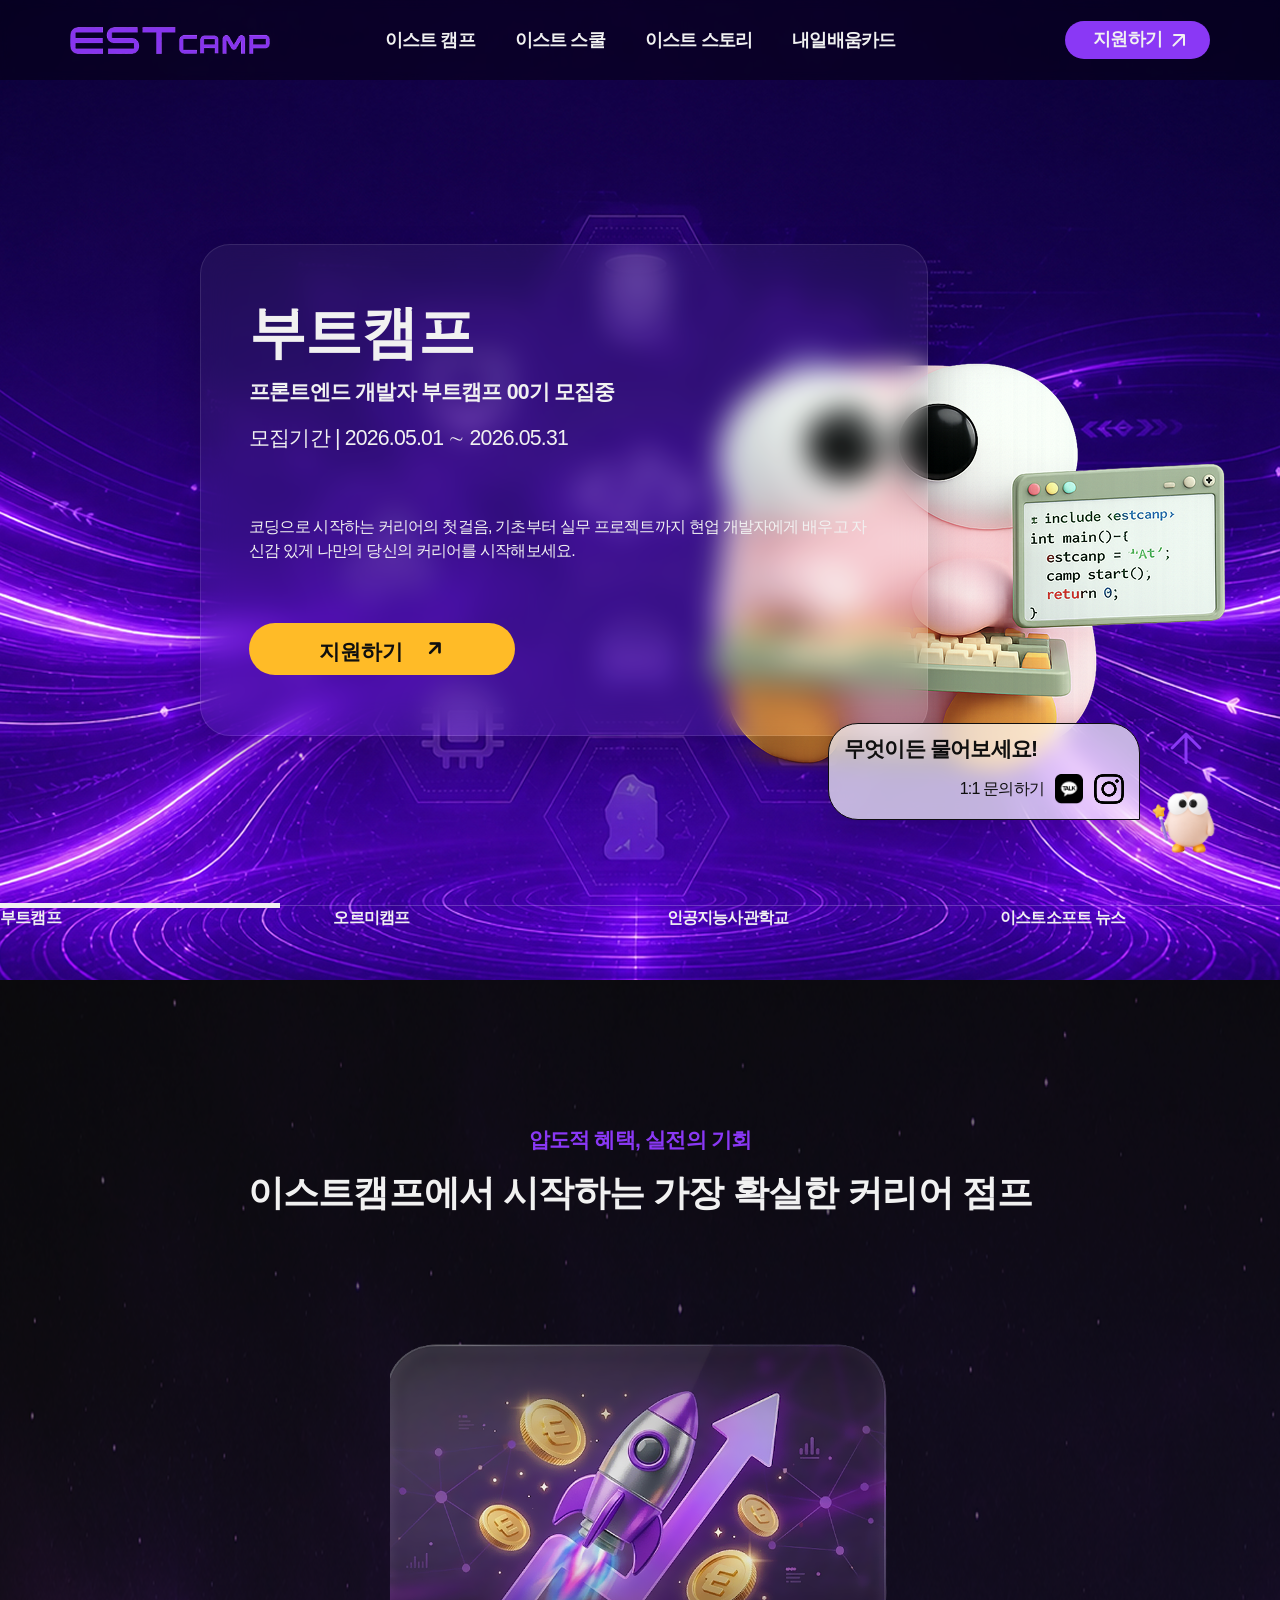
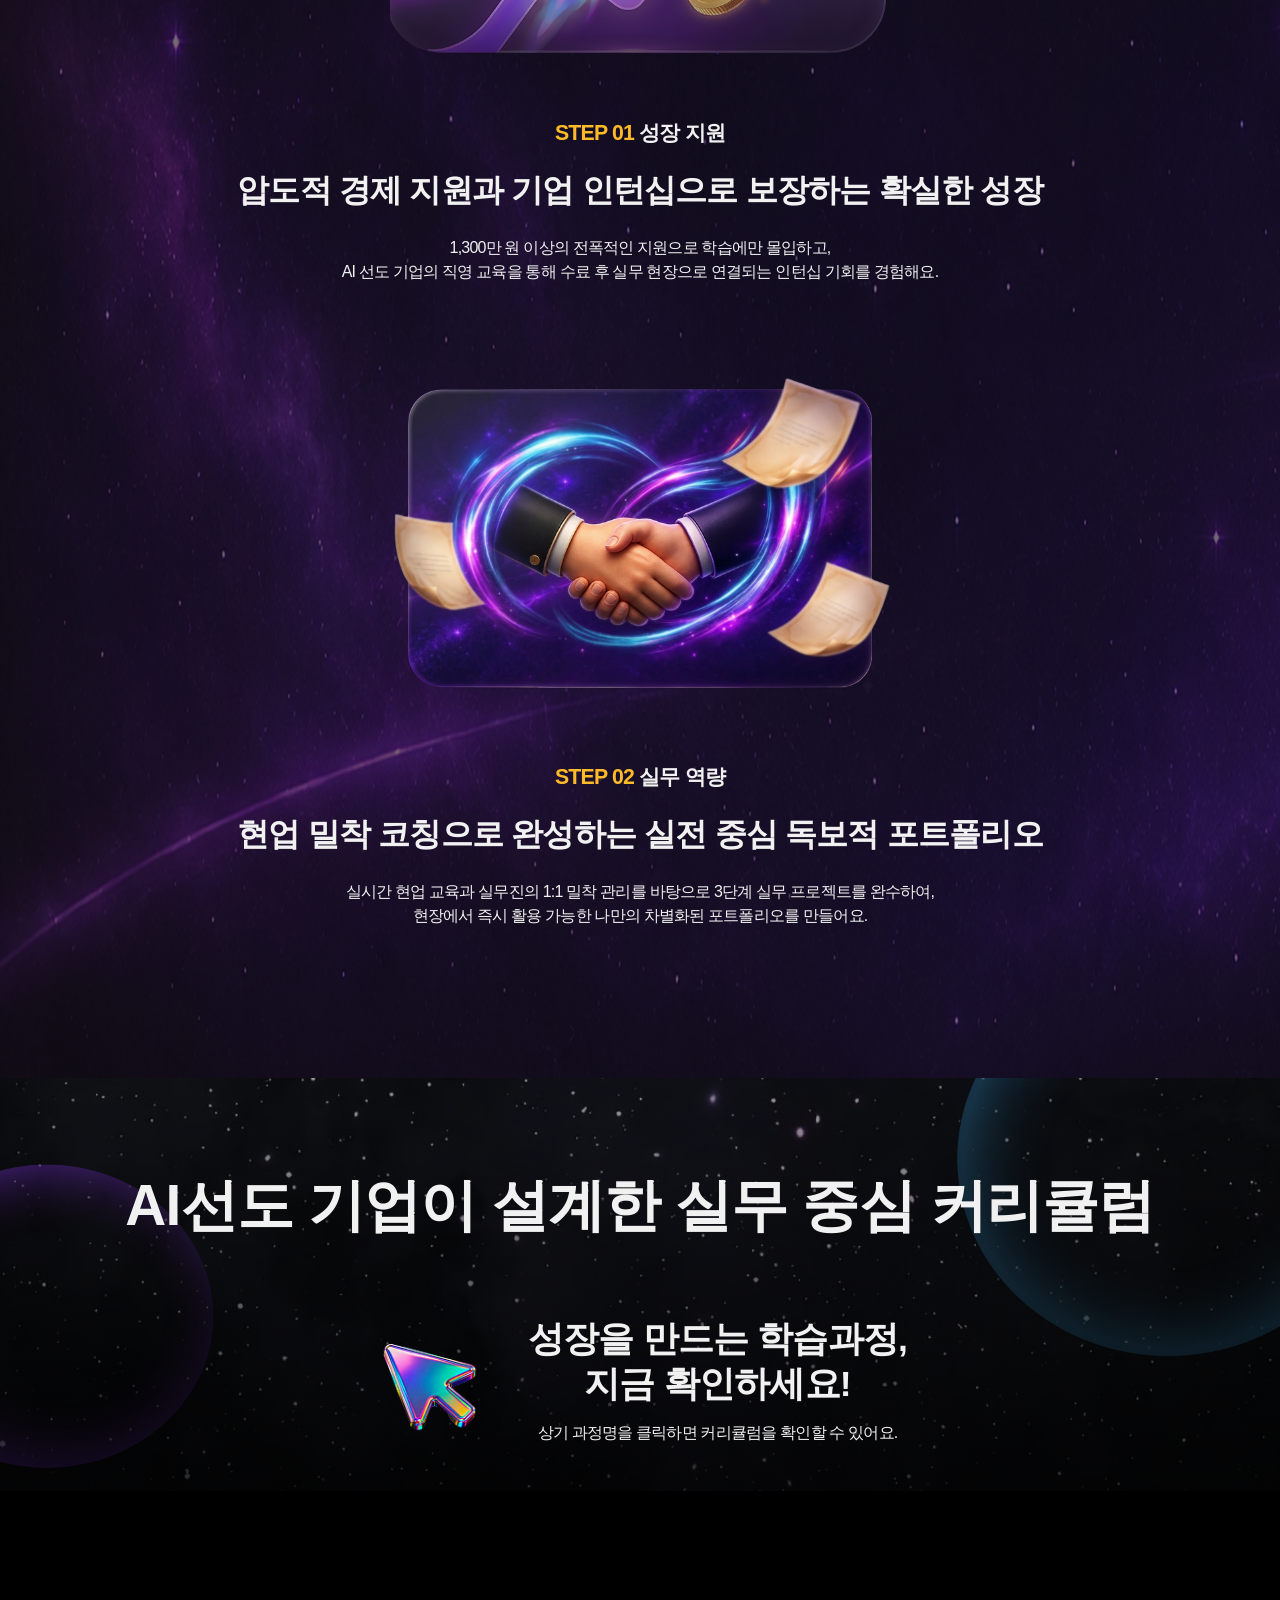
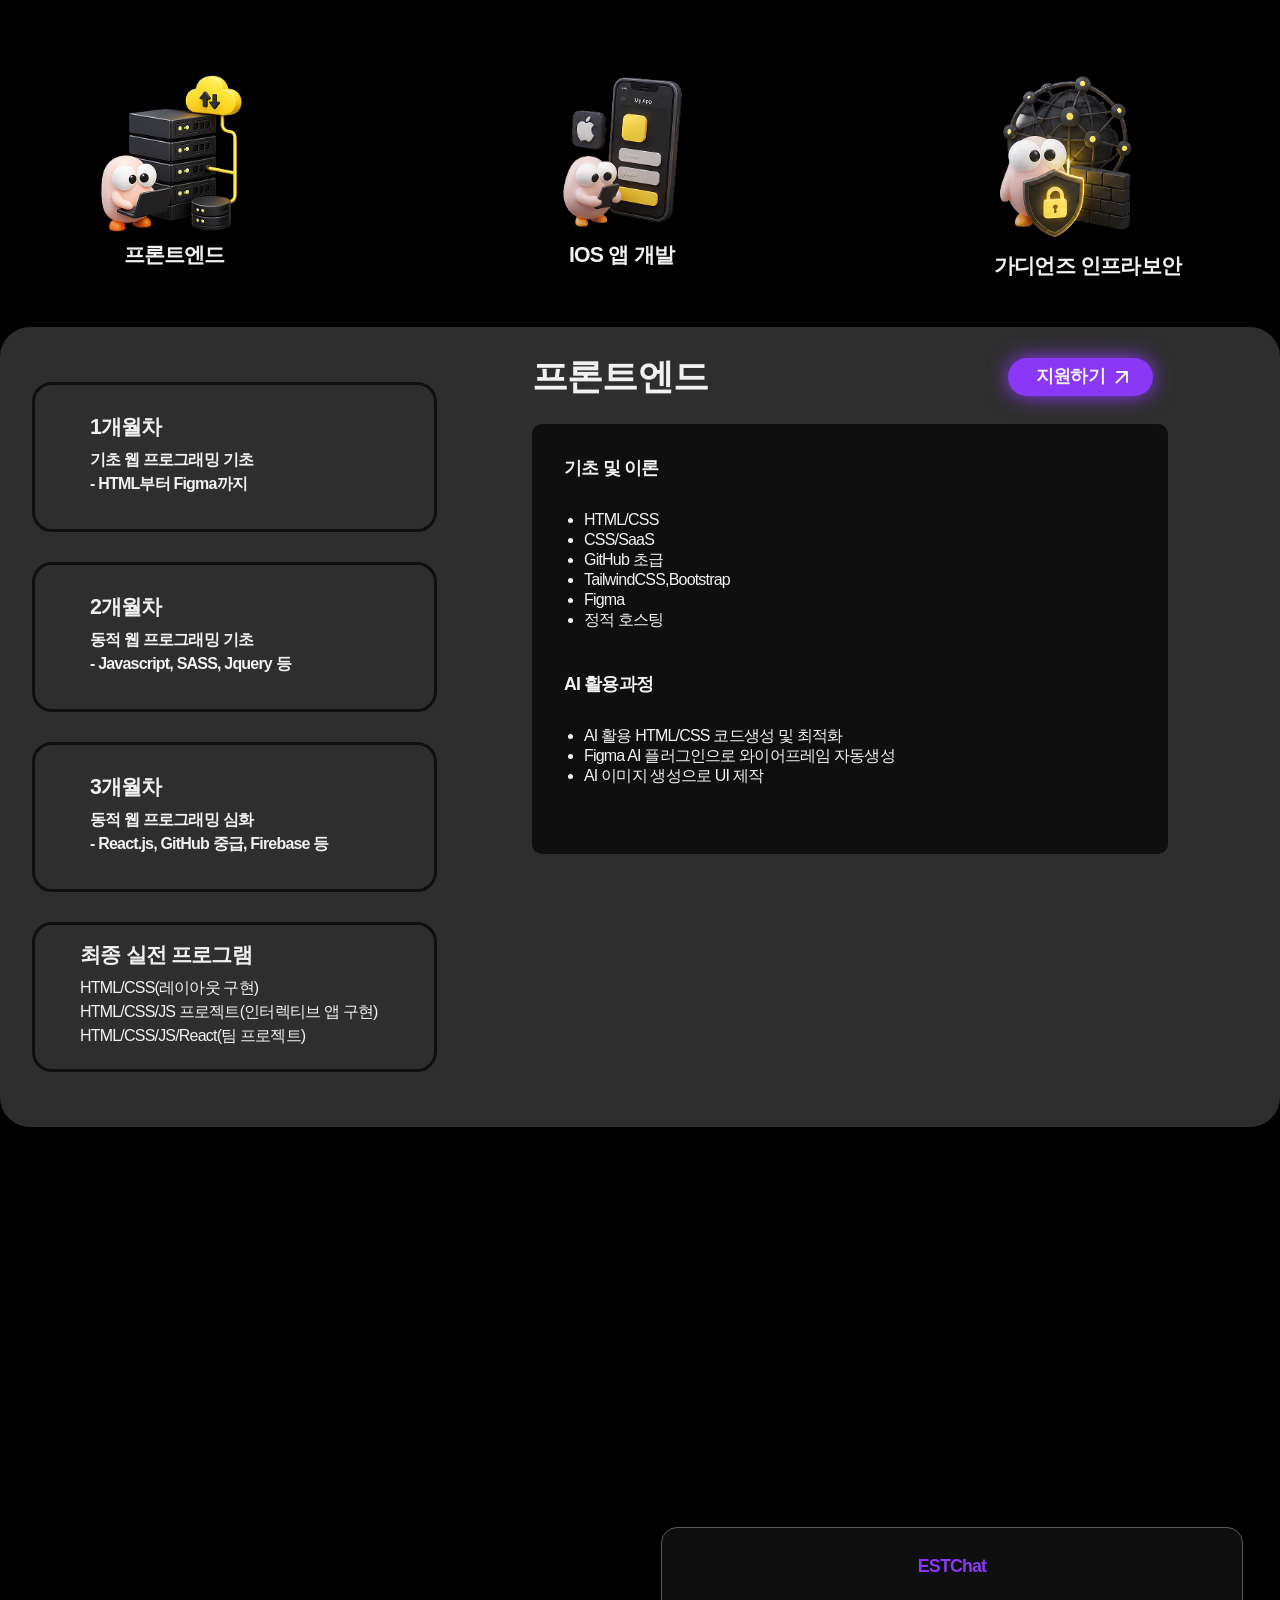
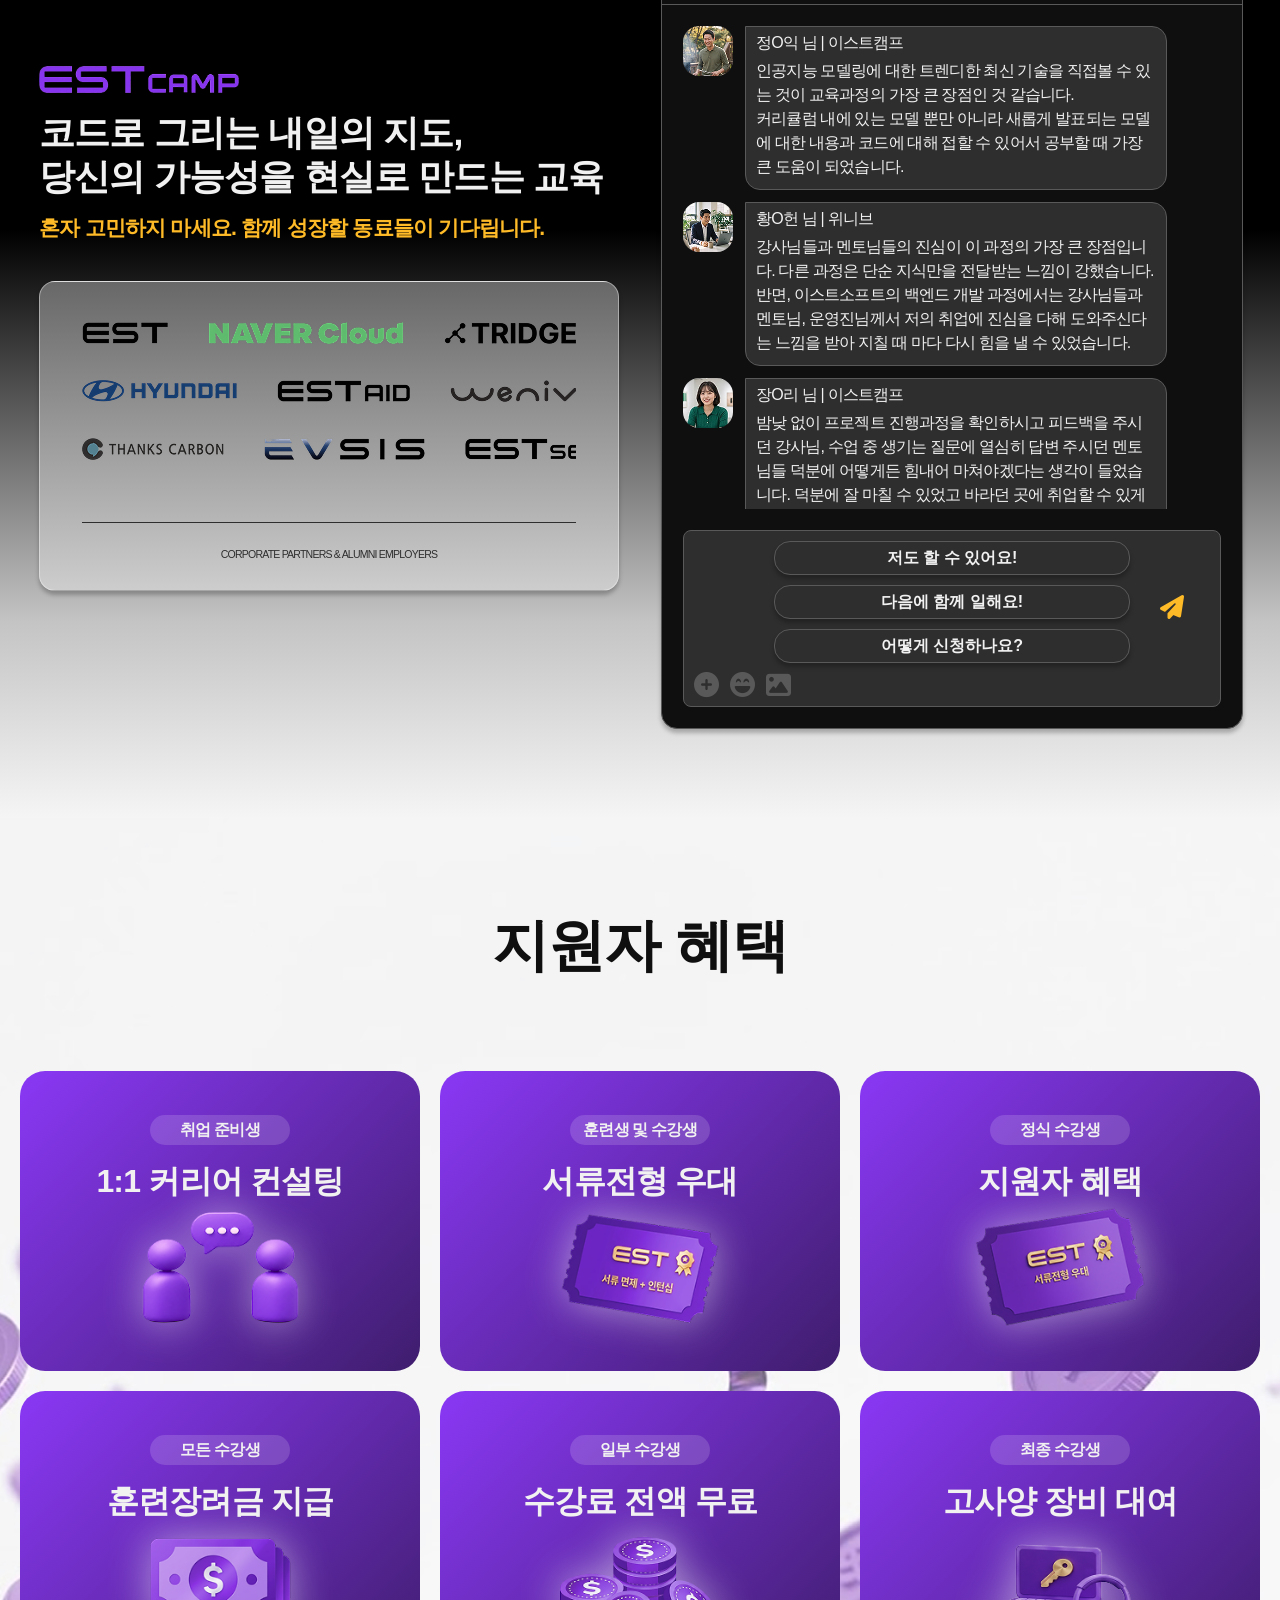
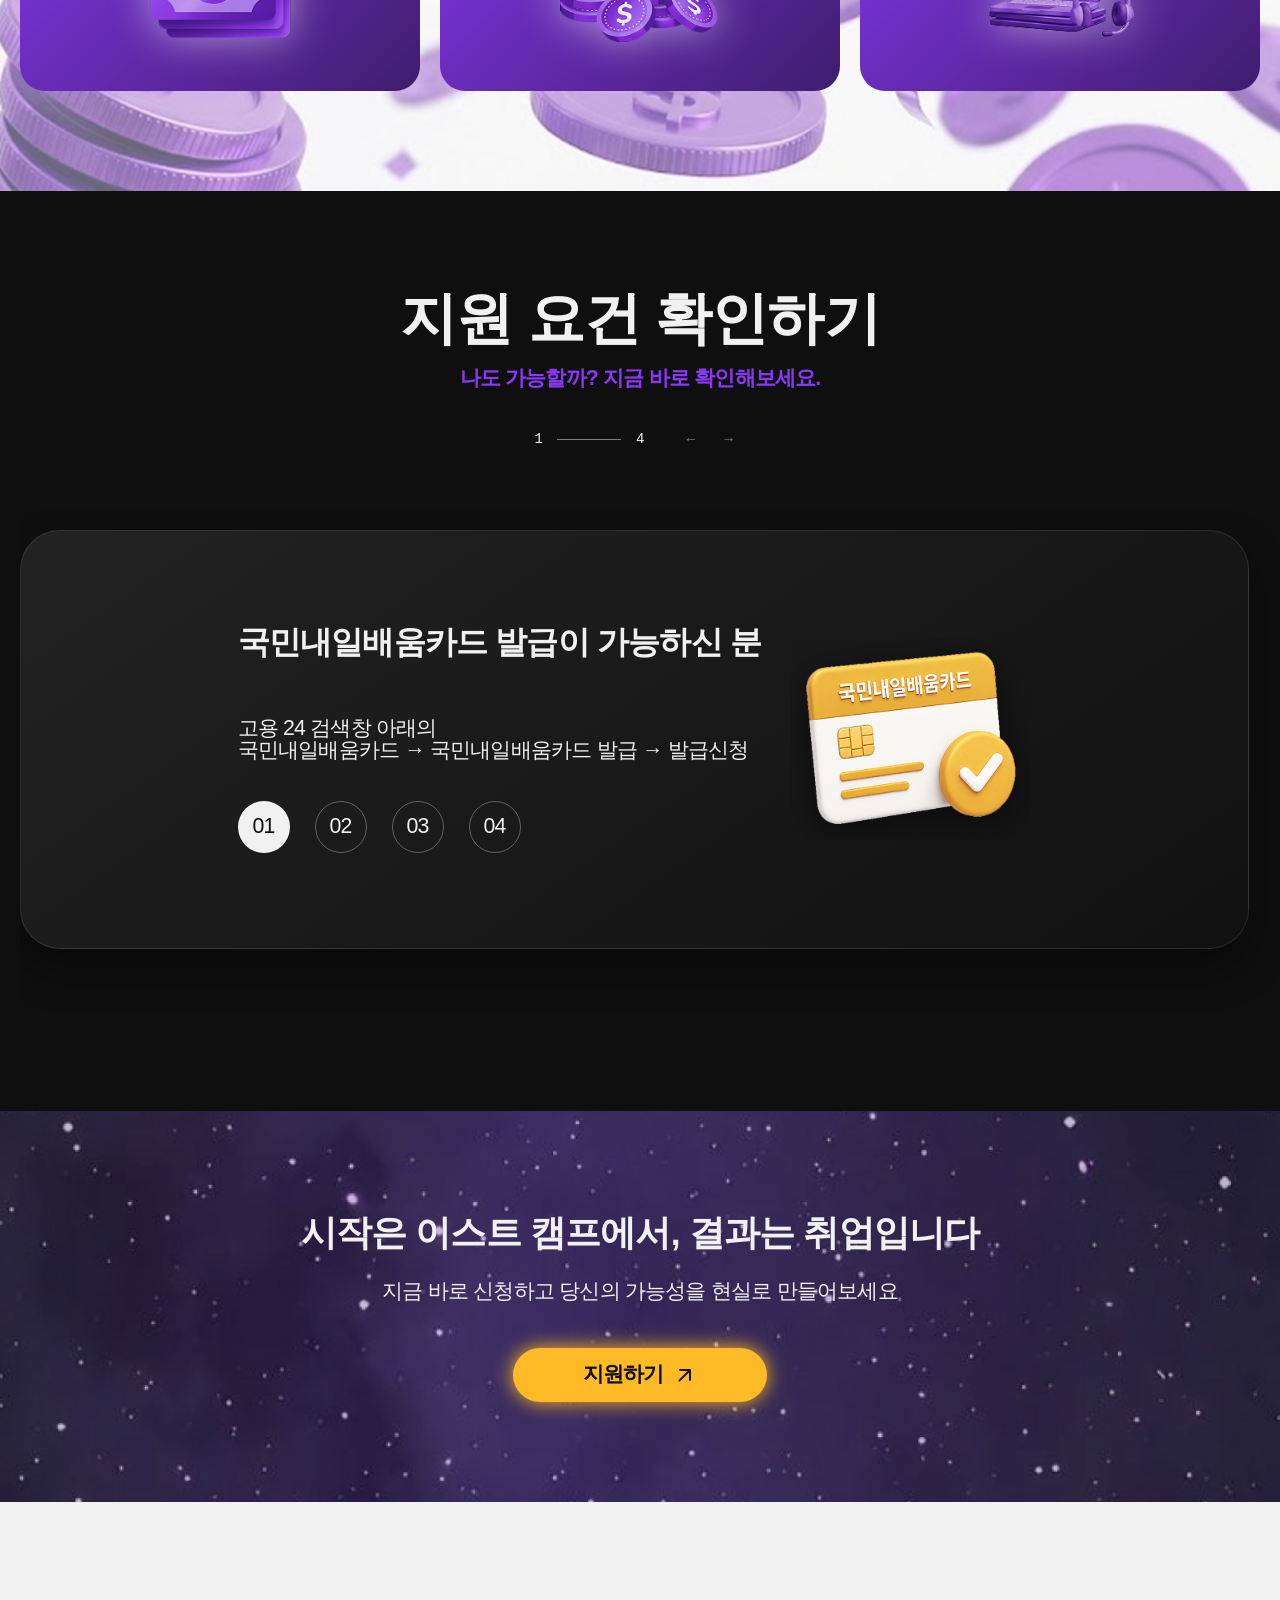
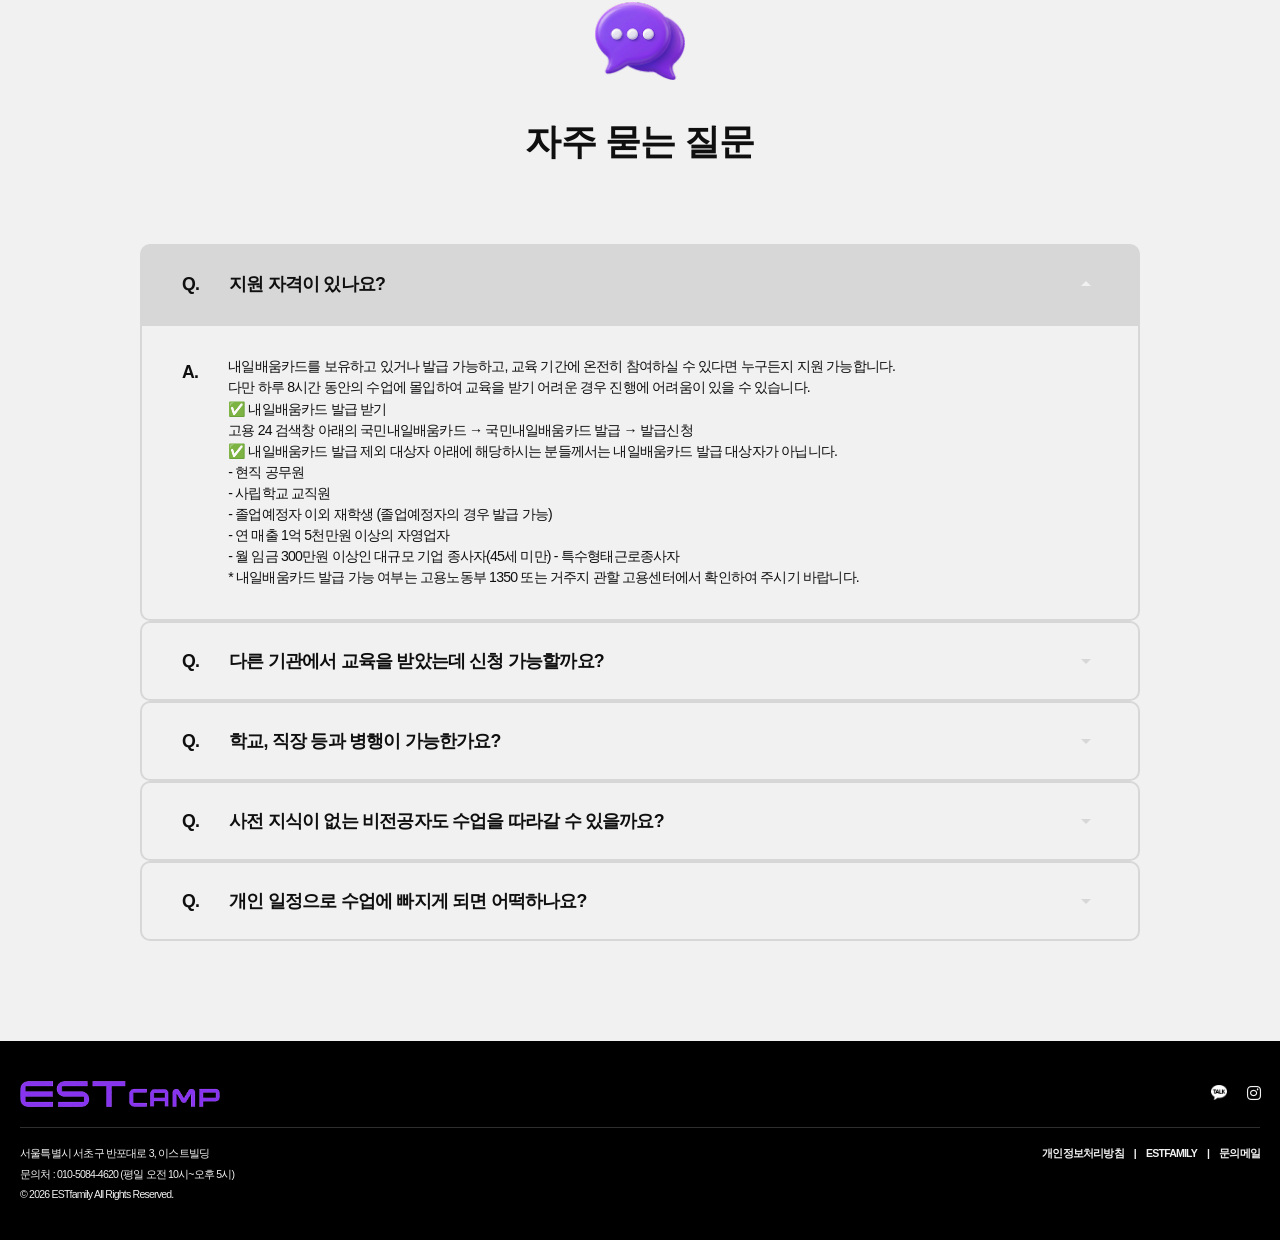
==== index.html @ 14ebb776 "fear: 리드미 링크 수정 및 common.css 추가 적용 -> 히어로섹션, 지원요건섹션 fear: 리드미 링크 수정 및 ㅊcommon.css 추가 적용 -> 히어로섹션, 지원" ====
<!doctype html>
<html lang="ko">
  <head>
    <meta charset="UTF-8">
    <meta name="viewport" content="width=device-width, initial-scale=1.0">
    <title>버그잡이</title>

    <link href="https://fonts.googleapis.com/icon?family=Material+Icons" rel="stylesheet">
    <link href="https://fonts.googleapis.com/icon?family=Material+Icons+Round" rel="stylesheet">
    <link rel="stylesheet" href="css/common.css">
    <link rel="stylesheet" href="css/index.css">
    <link
      rel="stylesheet"
      href="https://cdnjs.cloudflare.com/ajax/libs/font-awesome/6.5.1/css/all.min.css"
   >
    <link
      rel="stylesheet"
      href="https://fonts.googleapis.com/css2?family=Material+Symbols+Rounded:opsz,wght,FILL,GRAD@48,700,1,0"
   >
  </head>
  <body>
    <!-- 헤더 : 문송연 -->
    <header>
      <div class="inner d-flex align-items-center justify-content-between">
        <h1>
          <img src="images/estcamp_logo.png" alt="이스트캠프 기업 로고" width="200" height="27">
        </h1>
        <nav class="menu d-flex align-items-center">
          <ul class="d-flex align-items-center">
            <li>
              <a href="#" class="text-h3">이스트 캠프</a>
              <ul>
                <!-- 호버 시 나오는 서브메뉴 -->
                <li><a href="#" class="text-h3">프론트엔드</a></li>
                <li><a href="#" class="text-h3">IOS 앱 개발</a></li>
                <li><a href="#" class="text-h3">가디언즈 인프라보안</a></li>
                <li><a href="#" class="text-h3">AI 퀸트</a></li>
              </ul>
            </li>

            <li>
              <a href="#" class="text-h3">이스트 스쿨</a>
              <ul>
                <!-- 호버 시 나오는 서브메뉴 -->
                <li><a href="#" class="text-h3">제주 오르미 캠프</a></li>
                <li><a href="#" class="text-h3">인공지능사관학교</a></li>
              </ul>
            </li>

            <li>
              <a href="#" class="text-h3">이스트 스토리</a>
              <ul>
                <!-- 호버 시 나오는 서브메뉴 -->
                <li><a href="#" class="text-h3">수강 후기</a></li>
                <li><a href="#" class="text-h3">취업 후기</a></li>
                <li><a href="#" class="text-h3">뉴스</a></li>
              </ul>
            </li>

            <li>
              <a href="#" class="text-h3">내일배움카드</a>
              <ul>
                <li><a href="#" class="text-h3">신청방법</a></li>
                <li><a href="#" class="text-h3">발급대상자</a></li>
                <li><a href="#" class="text-h3">훈련장려금</a></li>
                <li><a href="#" class="text-h3">카드발급 바로가기 ↗</a></li>
              </ul>
            </li>
          </ul>
        </nav>
        <nav class="menu_m">
          <a href="#" class="btn_cta btn-small"
            >지원하기<span class="material-icons-round">arrow_outward</span></a
          >
          <button class="btn_hamburger"><span class="material-icons-round">menu</span></button>
        </nav>
      </div>
    </header>

    <!-- 메인 -->
    <main>
      <!-- 히어로 : 이채연 -->
      <section id="hero">
        <h2 class="text-header">히어로 페이지</h2>
        <div class="inner hero_slide_container">
          <p class="tablet_hero_text">당신의 가능성을 현실로 만드는 교육</p>
          <ul class="hero_slide d-flex">
            <li class="slide_item d-flex align-items-center item1">
              <div class="h_container">
                <article class="hero_content d-flex flex-column">
                  <h2 class="text-header">부트캠프</h2>
                  <h3 class="text-h2-100">프론트엔드 개발자 부트캠프 00기 모집중</h3>
                  <span class="text-qna">모집기간 &#124; 2026.05.01 &sim; 2026.05.31</span>
                  <p class="text-body">
                    코딩으로 시작하는 커리어의 첫걸음, 기초부터 실무 프로젝트까지 현업 개발자에게
                    배우고 자신감 있게 나만의 당신의 커리어를 시작해보세요.
                  </p>
                  <a href="#"
                    ><span class="material-icons-round btn-big">지원하기 arrow_outward</span></a
                  >
                </article>
              </div>
            </li>
            <li class="slide_item item2">
              <div class="h_container">
                <div class="h_container">
                  <article class="hero_content">
                    <h2 class="text-header">제주 오르미 캠프</h2>
                    <h3 class="text-h2-100">[제주] 프론트엔드 오르미 캠프 00기 모집중</h3>
                    <span class="text-qna">모집기간 &#124; 2026.06.01 &sim; 2026.06.20</span>
                    <p class="text-body">
                      제주의 푸른 자연 속에서 펼쳐지는 압도적 몰입의 시간. 숙소 지원부터 전문가
                      멘토링까지, 오직 성장에만 집중할 수 있는 최고의 환경을 제공합니다.
                    </p>
                    <a href="#"
                      ><span class="material-icons-round btn-big">지원하기 arrow_outward</span></a
                    >
                  </article>
                </div>
              </div>
            </li>
            <li class="slide_item item3">
              <div class="h_container">
                <article class="hero_content">
                  <h2 class="text-header">인공지능사관학교</h2>
                  <h3 class="text-h2-100">인공지능사관학교 프론트엔드 코스 모집중</h3>
                  <span class="text-qna">모집기간 &#124; 2026.05.15 &sim; 2026.06.10</span>
                  <p class="text-body">
                    AI 기술을 이해하고 활용하는 차세대 프론트엔드 개발자로 거듭나세요. 광주에서
                    펼쳐지는 1,000시간의 고밀도 교육 과정입니다.
                  </p>
                  <a href="#"
                    ><span class="material-icons-round btn-big">지원하기 arrow_outward</span></a
                  >
                </article>
              </div>
            </li>
            <li class="slide_item item4">
              <article class="hero_content">
                <h2 class="text-header">이스트 소프트 뉴스</h2>
                <h3 class="text-h2-100">세상을 변화시키는 기술, 이스트소프트 소식</h3>
                <span class="text-qna">Lastest News &#124; 2026.05.03 </span>
                <p class="text-body">
                  AI 기술을 이해하고 활용하는 차세대 프론트엔드 개발자로 거듭나세요. 광주에서
                  펼쳐지는 1,000시간의 고밀도 교육 과정입니다.
                </p>
                <a href="#"
                  ><span class="material-icons-round btn-big">지원하기 arrow_outward</span></a
                >
              </article>
            </li>
          </ul>

          <div class="slider_arrow">
            <button class="btn_prev">이전</button>
            <button class="btn_next">다음</button>
          </div>

          <div class="slider_pagination_container d-flex justify-content-center">
            <ul class="slider_pagination d-flex justify-content-between">
              <li class="text-body-b">부트캠프</li>
              <li class="text-body-b">오르미캠프</li>
              <li class="text-body-b">인공지능사관학교</li>
              <li class="text-body-b">이스트소프트 뉴스</li>
            </ul>
          </div>
        </div>
      </section>

      <aside class="quick_aside">
        <div class="quick_chat_group">
          <div class="chat_bubble">
            <p class="chat_title text-h2-100">무엇이든 물어보세요!</p>

            <div class="chat_links d-flex align-items-center">
              <span class="chat_text">1:1 문의하기</span>

              <a href="#" class="kakao_icon">
                <span class="hidden">카카오톡</span>
              </a>

              <a href="#" class="insta_icon">
                <span class="hidden">인스타그램</span>
              </a>
            </div>
          </div>

          <button type="button" class="btn_chat">
            <span class="hidden">챗봇 상담하기</span>
          </button>

          <a href="#" class="btn_top">
            <span class="material-symbols-rounded">arrow_upward</span>
            <span class="hidden">위로 이동</span>
          </a>
        </div>
      </aside>

      <section id="m_hero">
        <div class="m_inner d-flex justify-content-center align-items-center">
          <div class="mobile_hero_title text-center">
            <h2 class="text-main">당신의 가능성을<br>현실로 만드는 교육</h2>
            <p class="text-sub">현재 이스트캠프는?</p>
          </div>

          <div class="hero_announcement_box text-center">
            <p class="announcement_sub">제주 오르미 캠프 00기 모집중</p>

            <div class="announcement_main_wrapper">
              <h3 class="announcement_active">프론트엔드 부트캠프 00기 모집중</h3>
            </div>

            <p class="announcement_sub">이스트소프트 뉴스</p>
          </div>

          <div class="hero_mobile_btn">
            <a href="#">
              <span class="btn-big"
                >자세히 보기 <span class="material-icons-round">arrow_outward</span></span
              >
            </a>
          </div>
        </div>
      </section>

      <!-- 참여이유 : 문송연 -->
      <section class="join d-flex align-items-center">
        <div class="inner d-flex flex-column align-items-center text-center">
          <!-- 고정멘트-->

          <p class="text-h2-100 join_label">압도적 혜택, 실전의 기회</p>
          <h2 class="text-h1">이스트캠프에서 시작하는 <br>가장 확실한 커리어 점프</h2>

          <!-- step1 -->

          <div class="join_slider_group d-flex justify-content-center flex-column">
            <div class="join_slider_step1">
              <img src="images/section_join_step1.png" alt="step1_성장과 지원을 의미하는 이미지">
              <p class="text-h2-100">
                <span class="step_num">STEP 01</span>
                <span class="step_title"> 성장 지원</span>
              </p>
              <h3 class="text-serve">
                압도적 경제 지원과 기업 인턴십으로 <br>보장하는 확실한 성장
              </h3>
              <p class="text-body">
                1,300만 원 이상의 전폭적인 지원으로 학습에만 몰입하고, <br>AI 선도 기업의 직영
                교육을 통해 수료 후 실무 현장으로 연결되는 인턴십 기회를 경험해요.
              </p>
            </div>

            <!-- step2 -->

            <div class="join_slider_step2">
              <img
                src="images/section_join_step2.png"
                alt="step2_기업연계와 포트폴리오 첨삭을 의미하는 이미지"
             >
              <p class="text-h2-100">
                <span class="step_num">STEP 02</span>
                <span class="step_title">실무 역량</span>
              </p>
              <h3 class="text-serve">
                현업 밀착 코칭으로 완성하는 <br>실전 중심 독보적 포트폴리오
              </h3>
              <p class="text-body">
                실시간 현업 교육과 실무진의 1:1 밀착 관리를 바탕으로 3단계 실무 프로젝트를
                완수하여,<br>
                현장에서 즉시 활용 가능한 나만의 차별화된 포트폴리오를 만들어요.
              </p>
            </div>
          </div>
        </div>
      </section>

      <!-- 커리큘럼 : 문송연 -->
      <section class="curriculum">
        <h2 class="text-header">AI선도 기업이 설계한 <br>실무 중심 커리큘럼</h2>
        <p class="curriculum_mobile_label">
          <span class="label_highlight">100% 온라인</span>
          <span class="label_normal">라이브 강의</span>
        </p>
        <div class="curriculum_hero_guide d-flex justify-content-center align-items-center">
          <img
            src="images/curriculum_mouse_icon.png"
            alt="마우스 아이콘"
            class="curriculum_mouse_icon"
         >
          <div class="hero_guide_text d-flex flex-column align-items-center">
            <h3 class="text-h1">성장을 만드는 학습과정, <br>지금 확인하세요!</h3>
            <p class="text-body">상기 과정명을 클릭하면 커리큘럼을 확인할 수 있어요.</p>
          </div>
        </div>
        <div class="curriculum_badge_group">
          <button type="button" class="badge_btn badge_online active">온라인</button>
          <button type="button" class="badge_btn badge_offline">온/오프라인</button>
        </div>
        <div class="category_group d-flex justify-content-between">
          <input type="radio" name="tab" id="tab1" checked>
          <label for="tab1" class="text-h2-100"
            ><img
              src="images/curriculum_frontend.png"
              alt="프론트엔드 아이콘 이미지"
           >프론트엔드</label
          >
          <input type="radio" name="tab" id="tab2">
          <label for="tab2" class="text-h2-100"
            ><img src="images/curriculum_ios.png" alt="ios 앱 개발 아이콘이미지">IOS 앱
            개발</label
          >
          <input type="radio" name="tab" id="tab3">
          <label for="tab3" class="text-h2-100"
            ><img
              src="images/curriculum_inpra.png"
              alt="가디언즈 인프라보안 아이콘이미지"
           >가디언즈 인프라보안</label
          >
        </div>
        <div class="curriculum_container d-flex pc-only">
          <div class="curriculum_schedule d-flex flex-column">
            <div class="month1">
              <h4 class="text-h2-100">1개월차</h4>
              <p class="text-body-b">기초 웹 프로그래밍 기초 <br>- HTML부터 Figma까지</p>
            </div>

            <div class="month2">
              <h4 class="text-h2-100">2개월차</h4>
              <p class="text-body-b">동적 웹 프로그래밍 기초 <br>- Javascript, SASS, Jquery 등</p>
            </div>

            <div class="month3">
              <h4 class="text-h2-100">3개월차</h4>
              <p class="text-body-b">
                동적 웹 프로그래밍 심화 <br>- React.js, GitHub 중급, Firebase 등
              </p>
            </div>

            <div class="final text-center">
              <h4 class="text-h2-100">최종 실전 프로그램</h4>
              <ul class="text-body">
                <li>HTML/CSS(레이아웃 구현)</li>
                <li>HTML/CSS/JS 프로젝트(인터렉티브 앱 구현)</li>
                <li>HTML/CSS/JS/React(팀 프로젝트)</li>
              </ul>
            </div>
          </div>
          <div class="curriculum_right d-flex flex-column">
            <div class="title_group d-flex align-items-center">
              <h4 class="text-h1">프론트엔드</h4>
              <a href="#" class="btn_cta btn-small"
                >지원하기<span class="material-icons-round">arrow_outward</span></a
              >
            </div>
            <div class="curriculum_detail_group">
              <div class="detail_month1">
                <h5 class="text-h3">기초 및 이론</h5>
                <ul>
                  <li>HTML/CSS</li>
                  <li>CSS/SaaS</li>
                  <li>GitHub 초급</li>
                  <li>TailwindCSS,Bootstrap</li>
                  <li>Figma</li>
                  <li>정적 호스팅</li>
                </ul>
                <h5 class="text-h3">AI 활용과정</h5>
                <ul>
                  <li>AI 활용 HTML/CSS 코드생성 및 최적화</li>
                  <li>Figma AI 플러그인으로 와이어프레임 자동생성</li>
                  <li>AI 이미지 생성으로 UI 제작</li>
                </ul>
              </div>
              <div class="detail_month2">
                <h5 class="text-h3">기초 및 이론</h5>
                <ul>
                  <li>Javascript 프로그래밍</li>
                  <li>Javascript 코딩테스트</li>
                  <li>HTTP/ HTTPS</li>
                  <li>웹 개발자 도구</li>
                  <li>성능측정/최적화/Web Vitals</li>
                  <li>AI로 간단한 JS 코드 작성</li>
                  <li>테스트 코드 자동 생성</li>
                </ul>
              </div>
              <div class="detail_month3">
                <h5 class="text-h3">기초 및 이론</h5>
                <ul>
                  <li>React.js TypeScript</li>
                  <li>TDO</li>
                  <li>웹팩</li>
                  <li>GitHub 중급</li>
                  <li>Firebase</li>
                  <li>테스트(Jest, TDO 기초)</li>
                  <li>성능 최적화(코드 스플리팅, React.memo, Web Vitals)</li>
                  <li>React + AI API 연동</li>
                  <li>Copilot으로 TypeScript 자동 완성 & 리팩토링</li>
                </ul>
              </div>
              <div class="detail_last">
                <h5 class="text-h3">실습 프로젝트 실행</h5>
                <ul>
                  <li>HTML/ CSS (레이아웃 구현)</li>
                  <li>HTML/ CSS/ JS 프로젝트 (인터렉티브 앱 구현)</li>
                  <li>HTML/ CSS/ JS/ React (팀 프로젝트)</li>
                </ul>
              </div>
            </div>
          </div>
        </div>
        <!-- 모바일 반응형 html 구조 -->
        <div class="curriculum_container mobile-only d-flex">
          <div class="curriculum_schedule d-flex flex-column">
            <div class="month1">
              <h4 class="month_title">1개월차</h4>
              <div class="detail_month1 schedule_detail text-body">
                기초 웹 프로그래밍 기초 <br>- HTML부터 Figma까지
              </div>
            </div>
            <div class="month2">
              <h4 class="month_title">2개월차</h4>
              <div class="detail_month2 schedule_detail text-body">
                동적 웹 프로그래밍 기초 <br>- Javascript, SASS, Jquery 등
              </div>
            </div>
            <div class="month3">
              <h4 class="month_title">3개월차</h4>
              <div class="detail_month3 schedule_detail text-body">
                동적 웹 프로그래밍 심화 <br>- React.js, GitHub 중급, Firebase 등
              </div>
            </div>
            <div class="final">
              <h4 class="month_title">최종 실전 프로젝트 실행</h4>
              <div class="detail_last schedule_detail text-body">
                <ul>
                  <li>HTML/CSS(레이아웃 구현)</li>
                  <li>HTML/CSS/JS 프로젝트(인터렉티브 앱 구현)</li>
                  <li>HTML/CSS/JS/React(팀 프로젝트)</li>
                </ul>
              </div>
            </div>
          </div>
          <a href="#" class="curriculum_mobile_cta d-flex align-items-center">
            <span>교육과정 자세히 보기</span>
            <span class="cta_right d-flex align-items-center" style="gap: 4px">
              click <span class="material-icons-round">arrow_forward</span>
            </span>
          </a>
        </div>
      </section>

    <!-- 리뷰 : 장도담 -->
    <section id="review">
      <div class="inner d-flex justify-content-center">
        <h2 class="hidden">수강 후기</h2>
        <!-- 리뷰 헤드라인 -->
        <section class="review_left d-flex flex-column justify-content-center">
          <header class="review_headline_container d-flex flex-column">
            <img src="images/estcamp_logo.png" alt="이스트캠프 기업 로고" width="200" height="27">
            <h3 class="review_title text-h1">코드로 그리는 내일의 지도,<br>당신의 가능성을 현실로 만드는 교육</h3>
            <p class="review_subtitle text-h2-100">혼자 고민하지 마세요. 함께 성장할 동료들이 기다립니다.</p>
          </header>
          <!-- 리뷰 기업창 -->
          <div class="review_company_logo_container d-flex flex-column">
            <h3 class="hidden">제휴기관 또는 취업현황</h3>
            <div class="review_company_logo_up d-flex flex-column">
              <!-- 리뷰 기업창 로고 -->
              <ul class="review_company_logo left d-flex">
                <li><img src="images/review_logo_est.png" alt="이스트소프트 기업 로고"></li>
                <li><img src="images/review_logo_navercloud.png" alt="네이버클라우드 기업 로고"></li>
                <li><img src="images/review_logo_tridge.png" alt="트릿지 기업 로고"></li>
                <li><img src="images/review_logo_weniv.png" alt="위니브 기업 로고"></li>
                <li><img src="images/review_logo_inbody.png" alt="인바디 기업 로고"></li>
                <li><img src="images/review_logo_evsis.png" alt="이브이시스 기업 로고"></li>
                <li><img src="images/review_logo_hyundai.png" alt="현대 기업 로고"></li>
                <li><img src="images/review_logo_estsecurity.png" alt="이스트시큐리티 기업 로고"></li>
                <li><img src="images/review_logo_thankscarbon.png" alt="땡스카본 기업 로고"></li>
                <li><img src="images/review_logo_estaid.png" alt="이스트에이드 기업 로고"></li>
                <li><img src="images/review_logo_est.png" alt="이스트소프트 기업 로고"></li>
                <li><img src="images/review_logo_navercloud.png" alt="네이버클라우드 기업 로고"></li>
                <li><img src="images/review_logo_tridge.png" alt="트릿지 기업 로고"></li>
                <li><img src="images/review_logo_weniv.png" alt="위니브 기업 로고"></li>
                <li><img src="images/review_logo_inbody.png" alt="인바디 기업 로고"></li>
                <li><img src="images/review_logo_evsis.png" alt="이브이시스 기업 로고"></li>
                <li><img src="images/review_logo_hyundai.png" alt="현대 기업 로고"></li>
                <li><img src="images/review_logo_estsecurity.png" alt="이스트시큐리티 기업 로고"></li>
                <li><img src="images/review_logo_thankscarbon.png" alt="땡스카본 기업 로고"></li>
                <li><img src="images/review_logo_estaid.png" alt="이스트에이드 기업 로고"></li>
              </ul>
              <ul class="review_company_logo right d-flex">
                <li><img src="images/review_logo_hyundai.png" alt="현대 기업 로고"></li>
                <li><img src="images/review_logo_estaid.png" alt="이스트에이드 기업 로고"></li>
                <li><img src="images/review_logo_weniv.png" alt="위니브 기업 로고"></li>
                <li><img src="images/review_logo_inbody.png" alt="인바디 기업 로고"></li>
                <li><img src="images/review_logo_navercloud.png" alt="네이버클라우드 기업 로고"></li>
                <li><img src="images/review_logo_est.png" alt="이스트소프트 기업 로고"></li>
                <li><img src="images/review_logo_estsecurity.png" alt="이스트시큐리티 기업 로고"></li>
                <li><img src="images/review_logo_thankscarbon.png" alt="땡스카본 기업 로고"></li>
                <li><img src="images/review_logo_tridge.png" alt="트릿지 기업 로고"></li>
                <li><img src="images/review_logo_evsis.png" alt="이브이시스 기업 로고"></li>
                <li><img src="images/review_logo_hyundai.png" alt="현대 기업 로고"></li>
                <li><img src="images/review_logo_estaid.png" alt="이스트에이드 기업 로고"></li>
                <li><img src="images/review_logo_weniv.png" alt="위니브 기업 로고"></li>
                <li><img src="images/review_logo_inbody.png" alt="인바디 기업 로고"></li>
                <li><img src="images/review_logo_navercloud.png" alt="네이버클라우드 기업 로고"></li>
                <li><img src="images/review_logo_est.png" alt="이스트소프트 기업 로고"></li>
                <li><img src="images/review_logo_estsecurity.png" alt="이스트시큐리티 기업 로고"></li>
                <li><img src="images/review_logo_thankscarbon.png" alt="땡스카본 기업 로고"></li>
                <li><img src="images/review_logo_tridge.png" alt="트릿지 기업 로고"></li>
                <li><img src="images/review_logo_evsis.png" alt="이브이시스 기업 로고"></li>
              </ul>
              <ul class="review_company_logo left d-flex">
                <li><img src="images/review_logo_thankscarbon.png" alt="땡스카본 기업 로고"></li>
                <li><img src="images/review_logo_evsis.png" alt="이브이시스 기업 로고"></li>
                <li><img src="images/review_logo_estsecurity.png" alt="이스트시큐리티 기업 로고"></li>
                <li><img src="images/review_logo_hyundai.png" alt="현대 기업 로고"></li>
                <li><img src="images/review_logo_est.png" alt="이스트소프트 기업 로고"></li>
                <li><img src="images/review_logo_estaid.png" alt="이스트에이드 기업 로고"></li>
                <li><img src="images/review_logo_tridge.png" alt="트릿지 기업 로고"></li>
                <li><img src="images/review_logo_weniv.png" alt="위니브 기업 로고"></li>
                <li><img src="images/review_logo_navercloud.png" alt="네이버클라우드 기업 로고"></li>
                <li><img src="images/review_logo_inbody.png" alt="인바디 기업 로고"></li>
                <li><img src="images/review_logo_thankscarbon.png" alt="땡스카본 기업 로고"></li>
                <li><img src="images/review_logo_evsis.png" alt="이브이시스 기업 로고"></li>
                <li><img src="images/review_logo_estsecurity.png" alt="이스트시큐리티 기업 로고"></li>
                <li><img src="images/review_logo_hyundai.png" alt="현대 기업 로고"></li>
                <li><img src="images/review_logo_est.png" alt="이스트소프트 기업 로고"></li>
                <li><img src="images/review_logo_estaid.png" alt="이스트에이드 기업 로고"></li>
                <li><img src="images/review_logo_tridge.png" alt="트릿지 기업 로고"></li>
                <li><img src="images/review_logo_weniv.png" alt="위니브 기업 로고"></li>
                <li><img src="images/review_logo_navercloud.png" alt="네이버클라우드 기업 로고"></li>
                <li><img src="images/review_logo_inbody.png" alt="인바디 기업 로고"></li>
              </ul>
            </div>
            <!-- 리뷰 기업창 캡션 -->
            <div class="review_company_logo_down text-center">
              <p class="review_company_logo_caption text-footer">CORPORATE PARTNERS &amp; ALUMNI EMPLOYERS</p>
            </div>
          </div>
        </section>
        <!-- 리뷰 채팅창 -->
        <section class="review_right d-flex flex-column justify-content-center">
          <h3 class="hidden">수강생 채팅</h3>
          <section class="review_estchat_container d-flex flex-column">
            <header class="review_estchat_header d-flex align-items-center justify-content-center">
              <h3 class="review_estchat_title text-h3">ESTChat</h3>
            </header>
            <div class="review_estchat_body">
              <ol class="d-flex flex-column">
                <!--  리뷰 채팅창 챗버블 -->
                <li class="review_chat_completer text-body d-flex">
                  <div class="review_chat_avatar">
                    <img src="images/review_man1.jpg" alt="정O익 님">
                  </div>
                  <div class="review_chat_bubble d-flex flex-column">
                    <p>정O익 님 |  이스트캠프</p>
                    <p>
                      인공지능 모델링에 대한 트렌디한 최신 기술을 직접볼 수 있는 것이 교육과정의 가장 큰 장점인 것 같습니다. <br>커리큘럼 내에 있는 모델 뿐만 아니라 새롭게 발표되는 모델에 대한 내용과 코드에 대해 접할 수 있어서 공부할 때 가장 큰 도움이 되었습니다.
                    </p>
                  </div>
                </li>
                <li class="review_chat_completer text-body d-flex">
                  <div class="review_chat_avatar">
                    <img src="images/review_man2.jpg" alt="황O헌 님">
                  </div>
                  <div class="review_chat_bubble d-flex flex-column">
                    <p>황O헌 님 | 위니브</p>
                    <p>
                      강사님들과 멘토님들의 진심이 이 과정의 가장 큰 장점입니다. 다른 과정은 단순 지식만을 전달받는 느낌이 강했습니다. 반면, 이스트소프트의 백엔드 개발 과정에서는 강사님들과 멘토님, 운영진님께서 저의 취업에 진심을 다해 도와주신다는 느낌을 받아 지칠 때 마다 다시 힘을 낼 수 있었습니다.
                    </p>
                  </div>
                </li>
                <li class="review_chat_completer text-body d-flex">
                  <div class="review_chat_avatar">
                    <img src="images/review_woman1.jpg" alt="장O리 님">
                  </div>
                  <div class="review_chat_bubble d-flex flex-column">
                    <p>장O리 님  |  이스트캠프</p>
                    <p>
                      밤낮 없이 프로젝트 진행과정을 확인하시고 피드백을 주시던 강사님, 수업 중 생기는 질문에 열심히 답변 주시던 멘토님들 덕분에 어떻게든 힘내어 마쳐야겠다는 생각이 들었습니다. 덕분에 잘 마칠 수 있었고 바라던 곳에 취업할 수 있게 되었습니다. 소중한 가르침 잊지 않고 현업에서 꾸준히 성장하는 개발자가 되도록 하겠습니다. 모든 분께 진심으로 감사드립니다.
                    </p>
                  </div>
                </li>
                <li class="review_chat_user text-h2-125 d-flex">
                  <div class="review_chat_avatar">
                    <img src="images/review_unknown.jpg" alt="사용자">
                  </div>
                  <div class="review_chat_bubble d-flex flex-column">
                    <p>저도 할 수 있어요!</p>
                  </div>
                </li>
                <li class="review_chat_staff text-body d-flex">
                  <div class="review_chat_avatar">
                    <img src="images/review_unknown.jpg" alt="멘토 서">
                  </div>
                  <div class="review_chat_bubble d-flex flex-column">
                    <p>멘토 서 | 이스트캠프</p>
                    <p>맞아요! 여러 명의 멘토가 함께하니 걱정마세요!</p>
                  </div>
                </li>
                <li class="review_chat_staff text-body d-flex">
                  <div class="review_chat_avatar">
                    <img src="images/review_unknown.jpg" alt="멘토 오">
                  </div>
                  <div class="review_chat_bubble d-flex flex-column">
                    <p>멘토 오 | 이스트캠프</p>
                    <p>할 수 있어요, 도전해 보는거에요!</p>
                  </div>
                </li>
                <li class="review_chat_completer text-body d-flex">
                  <div class="review_chat_avatar">
                    <img src="images/review_man3.jpg" alt="박O연 님">
                  </div>
                  <div class="review_chat_bubble d-flex flex-column">
                    <p>박O연 님  |  네이버</p>
                    <p>
                      비전공자로서의 두렴이 컸지만, 이스트캠프의 기초부터 실무까지 이어지는 커리큘럼이 큰 힘이 되었습니다. <br>특히 실제 데이터를 분석해보고 비즈니스 인사이트를 도출해내는 프로젝트 경험은 면접관들을 설득하는 결정적인 무기가 되었습니다.  포기하지 않도록 끝까지 이끌어준 강사님과 멘토님들께 감사드립니다.
                    </p>
                  </div>
                </li>
                <li class="review_chat_completer text-body d-flex">
                  <div class="review_chat_avatar">
                    <img src="images/review_woman2.jpg" alt="이O진 님">
                  </div>
                  <div class="review_chat_bubble d-flex flex-column">
                    <p>이O진 님  |  인바디</p>
                    <p>
                      UI/UX 디자인 과정은 사용자 경험에 대한 깊이 있는 통찰력을 길러주었습니다! 강사님들의 꼼꼼한 피드백을 통해 포트폴리오를 완성할 수 있었고, 이는 곧 스타트업 취업으로 이어졌습니다.
                    </p>
                  </div>
                </li>
                <li class="review_chat_user text-h2-125 d-flex">
                  <div class="review_chat_avatar">
                    <img src="images/review_unknown.jpg" alt="사용자">
                  </div>
                  <div class="review_chat_bubble d-flex flex-column">
                    <p>다음에 함께 일해요!</p>
                  </div>
                </li>
                <li class="review_chat_staff text-body d-flex">
                  <div class="review_chat_avatar">
                    <img src="images/review_unknown.jpg" alt="멘토 서">
                  </div>
                  <div class="review_chat_bubble d-flex flex-column">
                    <p>멘토 서  |  이스트캠프</p>
                    <p>좋아요! 수료생들이 다양한 기업에서 활약하고 있어요! 💪</p>
                  </div>
                </li>
                <li class="review_chat_staff text-body d-flex">
                  <div class="review_chat_avatar">
                    <img src="images/review_unknown.jpg" alt="멘토 오">
                  </div>
                  <div class="review_chat_bubble d-flex flex-column">
                    <p>멘토 오  |  이스트캠프</p>
                    <p>현직에서 만나면 더 반가울 거예요!  🙌</p>
                  </div>
                </li>
                <li class="review_chat_completer text-body d-flex">
                  <div class="review_chat_avatar">
                    <img src="images/review_man4.jpg" alt="최O은 님">
                  </div>
                  <div class="review_chat_bubble d-flex flex-column">
                    <p>최O은 님  |  현대</p>
                    <p>
                      끊임없는 과제와 실습, 그리고 동기들과의 열정적인 스터디가 저를 성장시켰습니다. 캠프 과정에서 배운 최신 데이터 분석툴과 실무 프레임워크는 입사 후 바로 업무에 적응하는데 큰 도움이 되었고, 현재는 마케팅팀에서 핵심 지표 분석을 담당하며 성과를 내고 있습니다.
                    </p>
                  </div>
                </li>
                <li class="review_chat_completer text-body d-flex">
                  <div class="review_chat_avatar">
                    <img src="images/review_woman3.jpg" alt="김O연 님">
                  </div>
                  <div class="review_chat_bubble d-flex flex-column">
                    <p>김O연 님 | 지브이랩</p>
                    <p>
                      박사급 강사진의 깊이 있는 강의가 취업에 큰 도움이 되었습니다. 강사진 뿐만 아니라 멘토진과 운영진들이 항상 상주하여 도움을 주신 것도 공부에만 집중할 수 있는 큰 힘이 되었다고 생각합니다.
                    </p>
                  </div>
                </li>
                <li class="review_chat_user text-h2-125 d-flex">
                  <div class="review_chat_avatar">
                    <img src="images/review_unknown.jpg" alt="사용자">
                  </div>
                  <div class="review_chat_bubble d-flex flex-column">
                    <p>어떻게 신청하나요?</p>
                  </div>
                </li>
                <li class="review_chat_staff text-body d-flex">
                  <div class="review_chat_avatar">
                    <img src="images/review_unknown.jpg" alt="운영담당자">
                  </div>
                  <div class="review_chat_bubble d-flex flex-column">
                    <p>운영담당자 윤  |  이스트캠프</p>
                    <p>지원 신청은 아래 버튼을 눌러주세요.</p>
                    <a href="#">지원하기</a>
                  </div>
                </li>
                <li class="review_chat_staff text-body d-flex">
                  <div class="review_chat_avatar">
                    <img src="images/review_unknown.jpg" alt="운영담당자">
                  </div>
                  <div class="review_chat_bubble d-flex flex-column">
                    <p>운영담당자 윤  |  이스트캠프</p>
                    <p>궁금한게 있으시다면 상담도 진행하고 있으니 아래 버튼을 눌러 편하게 문의해주세요 😊</p>
                    <a href="#">문의하기</a>
                  </div>
                </li>
                <li class="review_chat_completer text-body d-flex" aria-hidden="true">
                  <div class="review_chat_avatar">
                    <img src="images/review_man1.jpg" alt="정O익 님">
                  </div>
                  <div class="review_chat_bubble d-flex flex-column">
                    <p>정O익 님 |  이스트캠프</p>
                    <p>
                      인공지능 모델링에 대한 트렌디한 최신 기술을 직접볼 수 있는 것이 교육과정의 가장 큰 장점인 것 같습니다. <br>커리큘럼 내에 있는 모델 뿐만 아니라 새롭게 발표되는 모델에 대한 내용과 코드에 대해 접할 수 있어서 공부할 때 가장 큰 도움이 되었습니다.
                    </p>
                  </div>
                </li>
                <li class="review_chat_completer text-body d-flex" aria-hidden="true">
                  <div class="review_chat_avatar">
                    <img src="images/review_man2.jpg" alt="황O헌 님">
                  </div>
                  <div class="review_chat_bubble d-flex flex-column">
                    <p>황O헌 님 | 위니브</p>
                    <p>
                      강사님들과 멘토님들의 진심이 이 과정의 가장 큰 장점입니다. 다른 과정은 단순 지식만을 전달받는 느낌이 강했습니다. 반면, 이스트소프트의 백엔드 개발 과정에서는 강사님들과 멘토님, 운영진님께서 저의 취업에 진심을 다해 도와주신다는 느낌을 받아 지칠 때 마다 다시 힘을 낼 수 있었습니다.
                    </p>
                  </div>
                </li>
                <li class="review_chat_completer text-body d-flex" aria-hidden="true">
                  <div class="review_chat_avatar">
                    <img src="images/review_woman1.jpg" alt="장O리 님">
                  </div>
                  <div class="review_chat_bubble d-flex flex-column">
                    <p>장O리 님  |  이스트캠프</p>
                    <p>
                      밤낮 없이 프로젝트 진행과정을 확인하시고 피드백을 주시던 강사님, 수업 중 생기는 질문에 열심히 답변 주시던 멘토님들 덕분에 어떻게든 힘내어 마쳐야겠다는 생각이 들었습니다. 덕분에 잘 마칠 수 있었고 바라던 곳에 취업할 수 있게 되었습니다. 소중한 가르침 잊지 않고 현업에서 꾸준히 성장하는 개발자가 되도록 하겠습니다. 모든 분께 진심으로 감사드립니다.
                    </p>
                  </div>
                </li>
                <li class="review_chat_user text-h2-125 d-flex" aria-hidden="true">
                  <div class="review_chat_avatar">
                    <img src="images/review_unknown.jpg" alt="사용자">
                  </div>
                  <div class="review_chat_bubble d-flex flex-column">
                    <p>저도 할 수 있어요!</p>
                  </div>
                </li>
                <li class="review_chat_staff text-body d-flex" aria-hidden="true">
                  <div class="review_chat_avatar">
                    <img src="images/review_unknown.jpg" alt="멘토 서">
                  </div>
                  <div class="review_chat_bubble d-flex flex-column">
                    <p>멘토 서 | 이스트캠프</p>
                    <p>맞아요! 여러 명의 멘토가 함께하니 걱정마세요!</p>
                  </div>
                </li>
                <li class="review_chat_staff text-body d-flex" aria-hidden="true">
                  <div class="review_chat_avatar">
                    <img src="images/review_unknown.jpg" alt="멘토 오">
                  </div>
                  <div class="review_chat_bubble d-flex flex-column">
                    <p>멘토 오 | 이스트캠프</p>
                    <p>할 수 있어요, 도전해 보는거에요!</p>
                  </div>
                </li>
                <li class="review_chat_completer text-body d-flex" aria-hidden="true">
                  <div class="review_chat_avatar">
                    <img src="images/review_man3.jpg" alt="박O연 님">
                  </div>
                  <div class="review_chat_bubble d-flex flex-column">
                    <p>박O연 님  |  네이버</p>
                    <p>
                      비전공자로서의 두렴이 컸지만, 이스트캠프의 기초부터 실무까지 이어지는 커리큘럼이 큰 힘이 되었습니다. <br>특히 실제 데이터를 분석해보고 비즈니스 인사이트를 도출해내는 프로젝트 경험은 면접관들을 설득하는 결정적인 무기가 되었습니다.  포기하지 않도록 끝까지 이끌어준 강사님과 멘토님들께 감사드립니다.
                    </p>
                  </div>
                </li>
                <li class="review_chat_completer text-body d-flex" aria-hidden="true">
                  <div class="review_chat_avatar">
                    <img src="images/review_woman2.jpg" alt="이O진 님">
                  </div>
                  <div class="review_chat_bubble d-flex flex-column">
                    <p>이O진 님  |  인바디</p>
                    <p>
                      UI/UX 디자인 과정은 사용자 경험에 대한 깊이 있는 통찰력을 길러주었습니다! 강사님들의 꼼꼼한 피드백을 통해 포트폴리오를 완성할 수 있었고, 이는 곧 스타트업 취업으로 이어졌습니다.
                    </p>
                  </div>
                </li>
                <li class="review_chat_user text-h2-125 d-flex" aria-hidden="true">
                  <div class="review_chat_avatar">
                    <img src="images/review_unknown.jpg" alt="사용자">
                  </div>
                  <div class="review_chat_bubble d-flex flex-column">
                    <p>다음에 함께 일해요!</p>
                  </div>
                </li>
                <li class="review_chat_staff text-body d-flex" aria-hidden="true">
                  <div class="review_chat_avatar">
                    <img src="images/review_unknown.jpg" alt="멘토 서">
                  </div>
                  <div class="review_chat_bubble d-flex flex-column">
                    <p>멘토 서  |  이스트캠프</p>
                    <p>좋아요! 수료생들이 다양한 기업에서 활약하고 있어요! 💪</p>
                  </div>
                </li>
                <li class="review_chat_staff text-body d-flex" aria-hidden="true">
                  <div class="review_chat_avatar">
                    <img src="images/review_unknown.jpg" alt="멘토 오">
                  </div>
                  <div class="review_chat_bubble d-flex flex-column">
                    <p>멘토 오  |  이스트캠프</p>
                    <p>현직에서 만나면 더 반가울 거예요!  🙌</p>
                  </div>
                </li>
                <li class="review_chat_completer text-body d-flex" aria-hidden="true">
                  <div class="review_chat_avatar">
                    <img src="images/review_man4.jpg" alt="최O은 님">
                  </div>
                  <div class="review_chat_bubble d-flex flex-column">
                    <p>최O은 님  |  현대</p>
                    <p>
                      끊임없는 과제와 실습, 그리고 동기들과의 열정적인 스터디가 저를 성장시켰습니다. 캠프 과정에서 배운 최신 데이터 분석툴과 실무 프레임워크는 입사 후 바로 업무에 적응하는데 큰 도움이 되었고, 현재는 마케팅팀에서 핵심 지표 분석을 담당하며 성과를 내고 있습니다.
                    </p>
                  </div>
                </li>
                <li class="review_chat_completer text-body d-flex" aria-hidden="true">
                  <div class="review_chat_avatar">
                    <img src="images/review_woman3.jpg" alt="김O연 님">
                  </div>
                  <div class="review_chat_bubble d-flex flex-column">
                    <p>김O연 님 | 지브이랩</p>
                    <p>
                      박사급 강사진의 깊이 있는 강의가 취업에 큰 도움이 되었습니다. 강사진 뿐만 아니라 멘토진과 운영진들이 항상 상주하여 도움을 주신 것도 공부에만 집중할 수 있는 큰 힘이 되었다고 생각합니다.
                    </p>
                  </div>
                </li>
                <li class="review_chat_user text-h2-125 d-flex" aria-hidden="true">
                  <div class="review_chat_avatar">
                    <img src="images/review_unknown.jpg" alt="사용자">
                  </div>
                  <div class="review_chat_bubble d-flex flex-column">
                    <p>어떻게 신청하나요?</p>
                  </div>
                </li>
                <li class="review_chat_staff text-body d-flex" aria-hidden="true">
                  <div class="review_chat_avatar">
                    <img src="images/review_unknown.jpg" alt="운영담당자 윤">
                  </div>
                  <div class="review_chat_bubble d-flex flex-column">
                    <p>운영담당자 윤  |  이스트캠프</p>
                    <p>지원 신청은 아래 버튼을 눌러주세요.</p>
                    <a href="#">지원하기</a>
                  </div>
                </li>
                <li class="review_chat_staff text-body d-flex" aria-hidden="true">
                  <div class="review_chat_avatar">
                    <img src="images/review_unknown.jpg" alt="운영담당자 윤">
                  </div>
                  <div class="review_chat_bubble d-flex flex-column">
                    <p>운영담당자 윤  |  이스트캠프</p>
                    <p>궁금한게 있으시다면 상담도 진행하고 있으니 아래 버튼을 눌러 편하게 문의해주세요 😊</p>
                    <a href="#">문의하기</a>
                  </div>
                </li>
              </ol>
            </div>
            <!-- 리뷰 채팅 입력창 -->
            <footer class="review_estchat_footer d-flex flex-column">
              <div class="review_estchat_options d-flex align-items-center">
                <div class="d-flex flex-column">
                  <button class="text-body-b" type="button">저도 할 수 있어요!</button>
                  <button class="text-body-b" type="button">다음에 함께 일해요!</button>
                  <button class="text-body-b" type="button">어떻게 신청하나요?</button>
                </div>
                <i class="fa-solid fa-paper-plane"></i>
              </div>
              <div class="review_estchat_icons d-flex">
                <i class="fa-solid fa-circle-plus"></i>
                <i class="fa-solid fa-face-laugh-beam"></i>
                <i class="fa-solid fa-image"></i>
              </div>
            </footer>
          </section>
        </section>
      </div>
    </section>

      <!-- 혜택 : 최정민 -->

      <section id="benefit" class="benefit">
        <div class="container">
          <h2 class="text-header">지원자 혜택</h2>

          <div class="benefit_card_container">
            <div class="benefit_card">
              <div class="card_inner">
                <div class="card_front">
                  <span class="badge">취업 준비생</span>
                  <h3>1:1 커리어 컨설팅</h3>
                  <div class="icon_box">
                    <img src="images/card1_image.png" alt="card1_image">
                  </div>
                </div>
                <div class="card_back">
                  <h3>1:1 커리어 컨설팅</h3>
                  <p>전문 상담사의 자소서 첨삭과<br>모의면접 3회</p>
                </div>
              </div>
            </div>

            <div class="benefit_card">
              <div class="card_inner">
                <div class="card_front">
                  <span class="badge">훈련생 및 수강생</span>
                  <h3>서류전형 우대</h3>
                  <div class="icon_box">
                    <img src="images/card2_image.png" alt="card2_image">
                  </div>
                </div>
                <div class="card_back">
                  <h3>서류전형 우대</h3>
                  <p>베스트 셀러 저자 직장 교재와<br>온라인 강의권</p>
                </div>
              </div>
            </div>

            <div class="benefit_card">
              <div class="card_inner">
                <div class="card_front">
                  <span class="badge">정식 수강생</span>
                  <h3>지원자 혜택</h3>
                  <div class="icon_box">
                    <img src="images/card3_image.png" alt="card3_image">
                  </div>
                </div>
                <div class="card_back">
                  <h3>지원자 혜택</h3>
                  <p>IT 대기업 현직자 프로젝트 리뷰와<br>네트워킹</p>
                </div>
              </div>
            </div>

            <div class="benefit_card">
              <div class="card_inner">
                <div class="card_front">
                  <span class="badge">모든 수강생</span>
                  <h3>훈련장려금 지급</h3>
                  <div class="icon_box">
                    <img src="images/card4_image.png" alt="card4_image">
                  </div>
                </div>
                <div class="card_back">
                  <h3>훈련장려금 지급</h3>
                  <p>매월 최대 500,000원<br>(출석률 80% 이상)</p>
                </div>
              </div>
            </div>

            <div class="benefit_card">
              <div class="card_inner">
                <div class="card_front">
                  <span class="badge">일부 수강생</span>
                  <h3>수강료 전액 무료</h3>
                  <div class="icon_box">
                    <img src="images/card5_image.png" alt="card5_image">
                  </div>
                </div>
                <div class="card_back">
                  <h3>수강료 전액 무료</h3>
                  <p>1,500만원 상당의 교육비<br>국가 전액 지원</p>
                </div>
              </div>
            </div>

            <div class="benefit_card">
              <div class="card_inner">
                <div class="card_front">
                  <span class="badge">최종 수강생</span>
                  <h3>고사양 장비 대여</h3>
                  <div class="icon_box">
                    <img src="images/card6_image.png" alt="card6_image">
                  </div>
                </div>
                <div class="card_back">
                  <h3>고사양 장비 대여</h3>
                  <p>고성능 노트북과<br>최신 소프트웨어 라이선스 제공</p>
                </div>
              </div>
            </div>
          </div>
        </div>
      </section>

      <!-- 지원요건 : 이채연 -->
      <section id="apply">
        <div class="inner">
          <header class="apply_header text-center">
            <h2 class="text-header">지원 요건 확인하기</h2>
            <p class="text-h2-100">나도 가능할까? 지금 바로 확인해보세요.</p>

            <div class="apply_controller d-flex justify-content-center align-items-center">
              <!-- 현재 위치 표시 영역 -->
              <div class="apply_slider_number d-flex align-items-center">
                <span class="current text-content">1</span>
                <span class="bar"></span>
                <!-- CSS로 가로선 구현-->
                <span class="total text-content">4</span>
              </div>

              <!-- 슬라이드 제어 버튼 -->
              <div class="apply_arrows">
                <button type="button" class="btn_prev text-content" aria-label="이전 슬라이드">
                  <span class="arrow_icon" aria-hidden="true">←</span>
                </button>
                <button type="button" class="btn_next text-content" aria-label="다음 슬라이드">
                  <span class="arrow_icon" aria-hidden="true">→</span>
                </button>
              </div>
            </div>
          </header>

          <div class="apply_slide_wrapper">
            <ul class="slide_list d-flex">
              <!-- 슬라이드 01 -->
              <li id="apply_slide1" class="slide_item apply_slide1">
                <article class="apply_card">
                  <div class="card_content">
                    <h3 class="card_title text-serve">국민내일배움카드 발급이 가능하신 분</h3>
                    <p class="card_desc">
                      고용 24 검색창 아래의<br>
                      국민내일배움카드 → 국민내일배움카드 발급 → 발급신청
                    </p>

                    <!-- 하단 인디케이터 (탭 구조가 아니므로 단순 리스트로 처리) -->
                    <ul class="card_step_list d-flex">
                      <li class="active" title="현재 단계"><a href="#apply_slide1">01</a></li>
                      <li><a href="#apply_slide2">02</a></li>
                      <li><a href="#apply_slide3">03</a></li>
                      <li><a href="#apply_slide4">04</a></li>
                    </ul>
                  </div>

                  <figure class="card_img">
                    <!-- [수정] 경로 및 alt 속성 정돈 -->
                    <img
                      src="images/apply_slider_item1_image.png"
                      alt="국민내일배움카드 발급 안내 일러스트"
                   >
                  </figure>
                </article>
              </li>

              <!-- 슬라이드 02 -->
              <li id="apply_slide2" class="slide_item apply_slide2">
                <article class="apply_card">
                  <div class="card_content">
                    <h3 class="card_title text-serve">5년 이내 KDT 수강 이력이 없는 분</h3>
                    <p class="card_desc">
                      고용 24 로그인 → 나의 정보 → 나의 훈련 이력 위와 같이 확인 후 이전 KDT 과정
                      수강 이력(수료, 하차, 포기 모두 포함)이 있다면, 신청이 불가한 것은 아니나 자비
                      부담금 발생합니다.
                    </p>

                    <ul class="card_step_list d-flex">
                      <li><a href="#apply_slide1">01</a></li>
                      <li class="active" title="현재 단계"><a href="#apply_slide2">02</a></li>
                      <li><a href="#apply_slide3">03</a></li>
                      <li><a href="#apply_slide4">04</a></li>
                    </ul>
                  </div>

                  <figure class="card_img">
                    <img
                      src="images/apply_slider_item2_image.png"
                      alt="K-디지털 트레이닝 수강 이력 확인 일러스트"
                   >
                  </figure>
                </article>
              </li>

              <!-- 슬라이드 03 -->
              <li id="apply_slide3" class="slide_item apply_slide3">
                <article class="apply_card">
                  <div class="card_content">
                    <h3 class="card_title text-serve">평일 9 TO 6 교육 참여가 가능한 분</h3>
                    <p class="card_desc">
                      고용 24 평일 주 5일(공휴일 제외) 9:00 ~ 18:00 풀타임 강의로 진행 풀타임으로
                      온전히 참여하실 수 있는 분들을 우선 대상으로 선발 학교/직장과 병행하더라도
                      수강시간 확보가 가능하신 경우에 교육 참여가 가능
                    </p>

                    <ul class="card_step_list d-flex">
                      <li><a href="#apply_slide1">01</a></li>
                      <li><a href="#apply_slide2">02</a></li>
                      <li class="active" title="현재 단계"><a href="#apply_slide3">03</a></li>
                      <li><a href="#apply_slide4">04</a></li>
                    </ul>
                  </div>

                  <figure class="card_img">
                    <img
                      src="images/apply_slider_item3_image.png"
                      alt="평일 전일제 교육 시간 안내 아이콘"
                   >
                  </figure>
                </article>
              </li>

              <!-- 슬라이드 04 -->
              <li id="apply_slide4" class="slide_item apply_slide4">
                <article class="apply_card">
                  <div class="card_content">
                    <h3 class="card_title text-serve">졸업까지 남은 연한이 2년 이내인 분</h3>
                    <p class="card_desc">
                      &middot; 4년제 대학 재학생 - 2학년 2학기 종료 시부터 지원가능<br>
                      &middot; 3년제 대학 재학생 - 1학년 2학기 종료 시부터 지원가능<br>
                      &middot; 2년제 대학 재학생 - 1학년 입학 시부터 지원가능
                    </p>

                    <ul class="card_step_list d-flex">
                      <li><a href="#apply_slide1">01</a></li>
                      <li><a href="#apply_slide2">02</a></li>
                      <li><a href="#apply_slide3">03</a></li>
                      <li class="active" title="현재 단계"><a href="#apply_slide4">04</a></li>
                    </ul>
                  </div>

                  <figure class="card_img">
                    <img
                      src="images/apply_slider_item4_image.png"
                      alt="대학 졸업 잔여 연한 기준 안내 아이콘"
                   >
                  </figure>
                </article>
              </li>
            </ul>
          </div>
        </div>
      </section>

      <!-- 지원독려 : 황시원 -->
      <section class="join_cta inner inner-pd d-flex flex-column align-items-center g-2">
        <div class="d-flex flex-column align-items-center g-1">
          <h2 class="text-h1">시작은 이스트 캠프에서, 결과는 취업입니다</h2>
          <p class="text-qna">지금 바로 신청하고 당신의 가능성을 현실로 만들어보세요</p>
        </div>
        <a href="#" class="btn-big"
          >지원하기<span class="material-icons-round">arrow_outward</span></a
        >
      </section>

      <!-- QNA : 황시원 -->
      <section class="qna inner-pd qna-text d-flex flex-column align-items-center g-4">
        <div class="inner d-flex flex-column align-items-center g-2">
          <img src="images/footer_qna_icon.png" alt="qna_logo" class="qna-icon">
          <h2 class="text-h1">자주 묻는 질문</h2>
        </div>
        <ul class="qnalist">
          <li class="active">
            <div class="question text-h3">
              <p class="question-title">
                <span>Q.</span>
                <span>지원 자격이 있나요?</span>
              </p>
              <span class="material-icons">arrow_drop_down</span>
            </div>
            <div class="answer">
              <p class="question-title">
                <span class="text-h3">A.</span>
                <span class="text-content">
                  내일배움카드를 보유하고 있거나 발급 가능하고, 교육 기간에 온전히 참여하실 수
                  있다면 누구든지 지원 가능합니다.<br>다만 하루 8시간 동안의 수업에 몰입하여
                  교육을 받기 어려운 경우 진행에 어려움이 있을 수 있습니다. <br>✅ 내일배움카드
                  발급 받기 <br>고용 24 검색창 아래의 국민내일배움카드 → 국민내일배움카드 발급 →
                  발급신청 <br>✅ 내일배움카드 발급 제외 대상자 아래에 해당하시는 분들께서는
                  내일배움카드 발급 대상자가 아닙니다. <br>- 현직 공무원 <br>- 사립학교 교직원
                  <br>- 졸업예정자 이외 재학생 (졸업예정자의 경우 발급 가능) <br>- 연 매출 1억
                  5천만원 이상의 자영업자 <br>- 월 임금 300만원 이상인 대규모 기업 종사자(45세
                  미만) - 특수형태근로종사자 <br>* 내일배움카드 발급 가능 여부는 고용노동부 1350
                  또는 거주지 관할 고용센터에서 확인하여 주시기 바랍니다.
                </span>
              </p>
            </div>
          </li>
          <li>
            <div class="question text-h3">
              <p class="question-title">
                <span>Q.</span>
                <span>다른 기관에서 교육을 받았는데 신청 가능할까요?</span>
              </p>
              <span class="material-icons">arrow_drop_down</span>
            </div>
            <div class="answer">
              <p class="answer question-title">
                <span class="text-h3">A.</span>
                <span class="text-content">
                  ➡️ 나의 이전 교육과정 조회 방법 고용 24 로그인 → 나의 정보 → 나의 훈련 이력 위와
                  같이 확인 후 이전 KDT 과정 수강 이력(수료, 하차, 포기 모두 포함)이 있다면, 신청이
                  불가한 것은 아니나 자비 부담금 발생합니다. 그 외에 K-디지털트레이닝 이외의 과정을
                  수강하신 경우 문제없이 수강신청 가능합니다‍️ 🙆🏻‍♂️
                </span>
              </p>
            </div>
          </li>
          <li>
            <div class="question text-h3">
              <p class="question-title">
                <span>Q.</span>
                <span>학교, 직장 등과 병행이 가능한가요?</span>
              </p>
              <span class="material-icons">arrow_drop_down</span>
            </div>
            <div class="answer">
              <span class="text-h3">A.</span>
              <span class="text-content">
                저희 과정은 평일 주 5일(공휴일 제외) 9:00 ~ 18:00 풀타임 강의로 진행되고 있습니다.
                풀타임으로 온전히 참여하실 수 있는 분들을 우선 대상으로 선발하고 있습니다.
                학교/직장과 병행하더라도 수강시간 확보가 가능하신 경우에 교육 참여가 가능합니다🙌
              </span>
            </div>
          </li>
          <li>
            <div class="question text-h3">
              <p class="question-title">
                <span>Q.</span>
                <span>사전 지식이 없는 비전공자도 수업을 따라갈 수 있을까요?</span>
              </p>
              <span class="material-icons">arrow_drop_down</span>
            </div>
            <div class="answer">
              <span class="text-h3">A.</span>
              <span class="text-content">
                저희는 사전 설문 내용을 토대로 지원자분들의 사전 지식을 고려하여 커리큘럼을 구성하고
                있습니다. 기존 다수의 비전공자분들 교육 경험을 바탕으로 강사진과 운영진이 더욱
                세심한 관리와 교육으로 여러분의 걱정을 덜어 드리겠습니다 😎
              </span>
            </div>
          </li>
          <li>
            <div class="question text-h3">
              <p class="question-title">
                <span>Q.</span>
                <span>개인 일정으로 수업에 빠지게 되면 어떡하나요?</span>
              </p>
              <span class="material-icons">arrow_drop_down</span>
            </div>
            <div class="answer">
              <span class="text-h3">A.</span>
              <span class="text-content">
                병원 진료, 면접, 예비군 등의 사유로 수업에 빠질 때에는 증빙 서류 제출 시 출결 정정이
                가능합니다. 더불어 여러분의 학습을 위해 수업자료와 교안을 제공 해드리고, 강사진과
                멘토진이 빠진 부분에 대해 놓치지 않고 수업진도에 따라갈 수 있도록 도와드립니다🎁
              </span>
            </div>
          </li>
        </ul>
      </section>
    </main>

    <!-- 푸터 : 황시원 -->
    <footer class="footer">
      <div class="inner d-flex flex-column g-1">
        <div class="d-flex justify-content-between align-items-center">
          <div>
            <img src="images/estcamp_logo.png" alt="이스트캠프 기업 로고" class="footer_logo">
          </div>
          <div class="footer_social d-flex g-1">
            <a href="#"><img src="images/footer_kakako_logo.png" alt="카카오톡"></a>
            <a href="#"><i class="fa-brands fa-instagram"></i></a>
          </div>
        </div>

        <hr class="footer_divider">

        <div class="footer_bottom d-flex justify-content-between">
          <div class="text-footer d-flex flex-column">
            <p>서울특별시 서초구 반포대로 3, 이스트빌딩</p>
            <p>문의처 : 010-5084-4620 (평일 오전 10시~오후 5시)</p>
            <p>&copy; 2026 ESTfamily All Rights Reserved.</p>
          </div>

          <nav class="footer_menu">
            <ul class="text-footer d-flex g-1">
              <li><a href="#">개인정보처리방침</a></li>
              <li>|</li>
              <li><a href="#">ESTFAMILY</a></li>
              <li>|</li>
              <li><a href="#">문의메일</a></li>
            </ul>
          </nav>
        </div>
      </div>
    </footer>
  </body>
</html>
---- css/common.css ----
@import url("normalize.css");
@import url("reset.css");

:root {
  /* Layout */
  --base-unit: 20px;
  --base-font: 16px;
  --base-letter-spacing: -0.05em;

  /* Color styles */
  --purple: rgb(138, 56, 245, 1);
  --yellow: rgb(255, 187, 39, 1);
  --white: rgb(241, 241, 241, 1);
  --gray: rgb(89, 89, 89, 1);
  --super-gray: rgb(46, 46, 46, 1);
  --black: rgb(15, 15, 15, 1);
  --super-black: rgb(0, 0, 0, 1);

  /* Text-size styles */
  /* 타이틀 계열 */
  --header: calc(var(--base-font) * 3.55);
  --h1: calc(var(--base-font) * 2.22);
  --serve: calc(var(--base-font) * 2);
  --h2-100: calc(var(--base-font) * 1.33);
  --h2-125: calc(var(--base-font) * 1.33);
  --h2-150: calc(var(--base-font) * 1.33);
  --h3: calc(var(--base-font) * 1.11);
  /* 본문 및 기타 */
  --qna: calc(var(--base-font) * 1.33);
  --body: var(--base-font);
  --body-b: var(--base-font);
  --content: calc(var(--base-font) * 0.88);
  --footer: calc(var(--base-font) * 0.66);
}

html {
scroll-behavior: smooth;
} 

body {
  font-family: "Pretendard", sans-serif;
  letter-spacing: var(--base-letter-spacing);
  color: var(--white);
}

/* 타이포그래피 */
.text-header {
  font-size: var(--header);
  line-height: calc(var(--header) * 1);
  font-weight: 700;
}
.text-h1 {
  font-size: var(--h1);
  line-height: calc(var(--h1) * 1.25);
  font-weight: 700;
}
.text-serve {
  font-size: var(--serve);
  line-height: calc(var(--serve) * 1);
  font-weight: 700;
}
.text-h2-100 {
  font-size: var(--h2-100);
  line-height: calc(var(--h2-100) * 1);
  font-weight: 700;
}
.text-h2-125 {
  font-size: var(--h2-125);
  line-height: calc(var(--h2-125) * 1.25);
  font-weight: 700;
}
.text-h2-150 {
  font-size: var(--h2-150);
  line-height: calc(var(--h2-150) * 1.5);
  font-weight: 700;
}
.text-h3 {
  font-size: var(--h3);
  line-height: calc(var(--serve) * 1);
  font-weight: 700;
}
.text-qna {
  font-size: var(--qna);
  line-height: calc(var(--qna) * 1.5);
}
.text-body {
  font-size: var(--body);
  line-height: calc(var(--body) * 1.5);
}
.text-body-b {
  font-size: var(--body-b);
  line-height: calc(var(--body-b) * 1.5);
  font-weight: 700;
}
.text-content {
  font-size: var(--content);
  line-height: calc(var(--content) * 1.5);
}
.text-footer {
  font-size: var(--footer);
  line-height: calc(var(--footer) * 1);
}
/* 링크 버튼 */
.btn-big {
  background: var(--yellow);
  border-radius: 36px;
  display: inline-flex;
  padding: 15px 70px;
  font-size: var(--h2-100);
  font-weight: bold;
  gap: 10px;
  color: var(--black);
  align-items: center;
}

/* 
.material-symbols-rounded {
  font-size: 32px;
  display: inline-block;
  margin-top: 1.5px;
}
 
*/

.btn-small {
  background: var(--purple);
  border-radius: 36px;
  display: inline-flex;
  padding: 7px 19px 7px 28px;
  font-size: var(--h3);
  font-weight: bold;
  gap: 5px;
  color: var(--white);
  align-items: center;
}
/* 레이아웃 */
.inner {
  width: 1280px;
  margin: 0 auto;
}

.inner-pd {
  padding: calc(var(--base-unit) * 5) 0;
}

.hidden {
  position: absolute;
  clip-path: inset(50%);
  width: 1px;
  height: 1px;
  overflow: hidden;
}

/* 로고 */
.estcamp-logo {
  background: url(../images/estcamp_logo.png) center / cover no-repeat;
}

/* flex */
.d-flex {
  display: flex;
}
.flex-column {
  flex-direction: column;
}
.justify-content-center {
  justify-content: center;
}
.justify-content-between {
  justify-content: space-between;
}
.align-items-center {
  align-items: center;
}
.g-1 {
  gap: var(--base-unit);
}
.g-2 {
  gap: calc(var(--base-unit) * 2);
}
.g-3 {
  gap: calc(var(--base-unit) * 3);
}
.g-4 {
  gap: calc(var(--base-unit) * 4);
}
.g-5 {
  gap: calc(var(--base-unit) * 5);
}
.text-center {
  text-align: center;
}

/* 헤더 - 문송연 */

body > header {
  margin: 0;
  box-sizing: border-box;
  background: rgba(0, 0, 0, 0.4);
  backdrop-filter: blur(5px);
  width: 100%;
  height: 80px;
  position: fixed;
  top: 0;
  left: 0;
  z-index: 100;
}
header .inner {
  width: 100%;
  max-width: 1280px;
  height: 100%;
  padding: 0 70px;
  position: relative;
  box-sizing: border-box;
}


header .menu {
  position: absolute;
  left: 50%;
  transform: translateX(-50%);
}
header .menu ul {
  gap: 40px;
}
header .menu li ul {
  display: none;
  position: absolute;
  top: 100%;
  left: 0;
  background: rgba(241, 241, 241, 0.7);
  border-radius: 0 30px 30px 30px;
  padding: 20px;
  width: 200px;
}
header .menu > li > ul {
  position: relative;
  height: 80px;
  display: flex;
  align-items: center;
}
header .menu li ul li a {
  color: var(--black);
  padding: 8px 0;
  text-align: left;
  display: block;
}
header .menu > ul > li {
  position: relative;
  height: 80px;
  display: flex;
  align-items: center;
}
header .menu > ul > li > a {
  font-weight: 700;
}
header .menu > ul > li:hover ul {
  display: flex;
  flex-direction: column;
  gap: 12px;
}
header .menu > ul > li a:hover {
  font-weight: 700;
}
header .btn_hamburger {
  display: none;
  border: 0;
  background: none;
  padding: 0;
  cursor: pointer;
  color: var(--white);
}
header .btn_hamburger .material-icons-round{
  font-size: 32px;
  line-height: 1;
}

/* 헤더 태블릿 버전 : 문송연 */

@media (max-width: 768px) {
  header .menu{
    display: none;
  }
  header .inner{
    padding: 0 30px;
    margin: 0;
    max-width: 768px;
  }
  header .menu_m{
    display: flex;
    gap:30px;
  }
  /* 로고 크기 변경 */
  header .inner h1 img{
    width: 150px;
    height: 20px;
  }
  header .btn_hamburger {
    display: flex;
    align-items: center;
    justify-content: center;
  }
  .btn_cta{
    padding: 7px 17px;
    font-size: 12px;
  }
  
}
/* 헤더 모바일 */
@media (max-width: 402px) {
    body > header{
    height: 60px;
  }
  header .inner{
    padding: 12px 20px 12px 26px;
    margin: 0;
    max-width: 402px;
    height: 100%;
    display: flex;
    box-sizing: border-box;
  }
  header .menu_m{
    gap:20px;
  }
  .header_mobile{
    display: flex;
    align-items: center;
  }
  /* 로고 크기 변경 */
  header .inner h1 img{
    width: 140px;
    height: 20px;
  }
  .btn_cta{
    padding: 2px 15px;
    font-size: 10px;
  }
  header .btn_hamburger .material-icons-round{
  font-size: 24px;
  }
  header .btn_cta .material-icons-round{
    font-size: 20px;
  }
}

/* 푸터 : 황시원 */
.footer {
  background: var(--super-black);
  padding: 40px 0;
  overflow: hidden;
}
/* 레이아웃 */
.footer .inner {
  width: 100%;
  max-width: 1280px;
  margin: 0 auto;
  padding: 0 20px;
  box-sizing: border-box;
}

/* 로고 아이콘 */
.footer_logo {
  width: 200px;
  height: auto;
  display: block;
}
.footer_social img, i{
  height: 15px;
}

.footer_divider {
  border: 0;
  border-top: 1px solid var(--super-gray);
  margin: 0;
}
/* 하단영역 */
.footer_bottom .text-footer {
  gap: 10px;
}

.footer_menu .text-footer {
  font-weight: 600;
}

.footer_menu a:hover {
  color: var(--purple);
}

/* 푸터 태블릿 */
@media (max-width: 768px) {
  .footer {
    padding: 20px 0;
    overflow: hidden;
  }
  .footer * {
    box-sizing: border-box;
  }
  /* 로고 크기 축소 */
  .footer_logo {
    width: 160px;
  }
  /* 폰트 크기 */
  .text-footer {
    font-size: 10px;
  }
}

/* 푸터 모바일 */
@media (max-width: 402px) {
  .footer > .inner > div:first-child {
    justify-content: left;
    gap: 20px;
  }
  /* 하단 영역 */
  .footer_bottom {
    flex-direction: column;
    gap: 10px;
  }
  /* 로고 크기 축소 */
  .footer_logo {
    width: 120px;
  }
  /* 텍스트 줄간격 */
  .footer_bottom .text-footer {
    gap: 4px;
  }
  /* 텍스트 크기 */
  .text-footer {
    font-size: 8px;
  }
}

@media (max-width: 768px) {
  html,
  body {
    overflow: visible;
  }
  #popup {
    display: none;
  }
  #nav {
    display: none;
  }
  .inner {
    width: 100%;
    height: auto;
  }
}
@media (max-width: 400px) {
  html,
  body {
    overflow: visible;
  }
  #popup {
    display: none;
  }
  #nav {
    display: none;
  }
  .inner {
    width: 100%;
    height: auto;
  }
}
---- css/index.css ----
/* 히어로 - 이채연 */

#hero .inner {
  position: relative;
  width: 100%;
  height: calc(var(--base-unit) * 49);
  overflow: hidden;
}
#hero > h2 {
  display: none;
}

/* 슬라이드 전체 컨테이너 */
.hero_slide_container {
  position: relative;
  width: 1920px;
  height: 100%;
  margin: 0 auto;
}
.tablet_hero_text {
  display: none;
}

.hero_slide {
  width: 400%;
  height: 100%;
  transition: transform 0.5s ease;
  animation: slide_auto 20s infinite;
}
.hero_slide .slide_item {
  display: flex;
  align-items: center;
}

/* 개별 슬라이드 */
#hero .slide_item {
  width: 25%;
  height: 100%;
  background-size: cover;
  background-position: center;
}
/* 슬라이드 배경 이미지 */
.item1 {
  background-image: url(../images/hero_bg1.png);
}
.item2 {
  background-image: url(../images/hero_bg2.png);
}
.item3 {
  background-image: url(../images/hero_bg3.png);
}
.item4 {
  background-image: url(../images/hero_bg4.png);
}
/* 자동 슬라이드 애니메이션 */
@keyframes slide_auto {
  0%,
  20% {
    transform: translateX(0);
  }
  25%,
  45% {
    transform: translateX(-25%);
  }
  50%,
  70% {
    transform: translateX(-50%);
  }
  75%,
  95% {
    transform: translateX(-75%);
  }
  100% {
    transform: translateX(0);
  }
}

/* 유리 느낌 콘텐츠 박스 */
.hero_content {
  background: rgba(255, 255, 255, 0.05);
  backdrop-filter: blur(15px);
  border: 1px solid rgba(255, 255, 255, 0.1);
  border-radius: 30px;
  width: 630px;
  box-shadow: 0 25px 45px rgba(0, 0, 0, 0.2);
  padding: calc(var(--base-unit) * 3) 48px;
  margin-left: 200px;
  display: flex;
  flex-direction: column;
}
.hero_content h2 {
  color: var(--white);
  text-align: left;
}

.hero_content h2,
.hero_content h3 {
  margin-bottom: var(--base-unit);
  left: 0;
}
.hero_content > span,
.hero_content p {
  margin-bottom: 60px;
}

/* 페이지네이션 전체 영역 */
.slider_pagination_container {
  position: absolute;
  width: 100%;
  bottom: 50px;
  left: 0;
  z-index: 10;
}

.slider_pagination {
  position: relative;
  width: 1280px;
  list-style: none;
  border-top: 1px solid rgba(255, 255, 255, 0.2);
}

.slider_pagination li {
  width: 280px;
  display: flex;
  align-items: center;
  cursor: pointer;
}

/* 움직이는 상단 바 */
.slider_pagination::before {
  content: "";
  position: absolute;
  left: 0;
  top: -3px;
  width: 280px;
  height: 5px;
  background: var(--white);
  z-index: 5;
  animation: li_slide_bar 20s infinite;
  --slide-move: 333px;
}

/* 페이지네이션 바 이동 */
@keyframes li_slide_bar {
  0%,
  20% {
    transform: translateX(0);
  }
  25%,
  45% {
    transform: translateX(var(--slide-move));
  }
  50%,
  70% {
    transform: translateX(calc(var(--slide-move) * 2));
  }
  75%,
  95% {
    transform: translateX(calc(var(--slide-move) * 3));
  }
  100% {
    transform: translateX(0);
  }
}

/* 우측 하단 고정 영역 */
.quick_aside {
  position: fixed;
  right: 40px;
  bottom: 40px;
  z-index: 9999;
}

/* 챗봇 그룹 */
.quick_chat_group {
  position: relative;
  width: 90px;
}

/* 말풍선 */
.chat_bubble {
  position: absolute;
  right: 100px;
  bottom: 40px;
  width: 280px;
  padding: 15px;
  border: 1px solid var(--black);
  border-radius: 30px 30px 0 30px;
  background: rgba(255, 255, 255, 0.7);
  backdrop-filter: blur(10px);
  box-shadow: 0 10px 30px rgba(0, 0, 0, 0.15);
  color: var(--black);
}

.chat_title {
  margin-bottom: 14px;
}

/* 문의하기 + 아이콘 한 줄 */
.chat_links {
  justify-content: flex-end;
  gap: 10px;
}

/* 공통 아이콘 */
.chat_links a {
  width: 30px;
  height: 30px;
  display: block;
  background-repeat: no-repeat;
  background-position: center;
  background-size: contain;
}

/* 카카오 */
.kakao_icon {
  background-image: url("../images/hero_kakao_icon.png");
}

/* 인스타 */
.insta_icon {
  background-image: url("../images/hero_insta_icon.png");
}

/* 챗봇 버튼 */
.btn_chat {
  width: 70px;
  height: 70px;
  cursor: pointer;

  background: url("../images/hero_floating_character.png") center / contain no-repeat;
}

/* TOP 버튼 */
.quick_chat_group .btn_top {
  position: absolute;
  top: -64px;
  right: 30px;
}
.quick_chat_group .btn_top > span {
  color: var(--purple);
  font-size: calc(var(--base-font) * 3);
}

/* 모바일 섹션은 숨기고, PC 섹션은 보임 */
#m_hero {
  display: none;
}

@media (max-width: 768px) {
  #hero .tablet_hero_text {
    display: block;
    position: absolute;
    left: 20%;
    top: 110px;
    color: var(--white);
    font-size: var(--serve);
    word-break: keep-all;
    font-weight: 700;
  }
  /* 히어로 영역 */
  #hero .inner {
    width: 100%;
    height: 576px;

    overflow: hidden;
    background: url(../images/t_hero_bg.png) center / cover no-repeat;
  }

  /* 컨테이너 */
  .hero_slide_container {
    width: 100%;
    height: 100%;
  }

  /* 슬라이드 애니메이션 제거 */
  .hero_slide {
    width: 100%;
    height: 100%;

    animation: none;
    transform: translateX(0) !important;
  }

  /* 배경 이미지 */
  .hero_slide .slide_item {
    width: 100%;
    height: 100%;
    display: none;
  }

  /* 콘텐츠 제거 */
  .hero_content {
    display: none;
  }

  /* 페이지네이션 제거 */
  .slider_pagination_container {
    display: none;
  }

  /* 화살표 제거 */
  .slider_arrow {
    display: none;
  }

  /* 플로팅 버튼 제거 */
  .quick_aside {
    display: none;
  }
  #m_hero {
    display: none;
  }
}

/* 모바일 섹션 */
@media (max-width: 402px) {
  #hero {
    display: none;
  }
  #hero .tablet_hero_text {
    display: none;
  }
  #m_hero {
    display: flex !important;
    width: 100%;
    height: 850px; /* 헤더 제외 높이 고정 */
    background: url(../images/m_hero_bg.png) center top / cover no-repeat;
    margin: 0 auto;
    position: relative;
    overflow: hidden;
  }

  /* 내부 정렬 레이아웃 */
  #m_hero .m_inner {
    width: 100%;
    height: 100%;
    justify-content: flex-start; /* 위에서부터 순서대로 배치 */
    padding: 60px 20px; /* 상단 여백 */
    flex-direction: column;
  }

  /* 1. 타이틀 영역 */
  .mobile_hero_title {
    margin-bottom: 20px;
    z-index: 2;
    margin-top: 70px;
  }

  .mobile_hero_title .text-main {
    display: inline-block;
    font-size: var(--h2-150);
    color: var(--white);
    padding: 5px 15px;
    font-weight: 700;
    line-height: 125%;
  }
  .mobile_hero_title .text-sub {
    font-size: 16px;
    color: var(--white);
    font-weight: 800;
    line-height: 1.3;
    margin-top: 90px;
    margin-left: 15px;
    margin-bottom: 240px;
  }

  /* 3. 공고 박스 (유리창 효과) */
  .hero_announcement_box {
    width: 100%;
    max-width: 340px;
    background: rgba(0, 0, 0, 0.4); /* 배경을 조금 더 어둡게 해서 글자 강조 */
    backdrop-filter: blur(10px);
    border: 1px solid rgba(255, 255, 255, 0.1);
    border-radius: 24px;
    padding: 20px 10px;
    z-index: 2;
    margin-bottom: 10px;
  }

  .announcement_sub {
    font-size: 12px;
    color: rgba(255, 255, 255, 0.6);
    margin: 5px 0;
  }

  /* 중앙 노란색 네온 박스 */
  .announcement_active {
    display: inline-block;
    font-size: 16px;
    color: var(--white);
    border: 2px solid var(--yellow);
    border-radius: 50px;
    padding: 12px 20px;
    margin: 8px 0;
    box-shadow: 0 0 15px var(--yellow);
    background: rgba(255, 212, 59, 0.1);
    font-weight: 700;
  }

  /* 4. 하단 버튼 */
  .hero_mobile_btn .btn-big {
    background-color: var(--yellow);
    color: var(--black);
    font-size: 16px;
    font-weight: 700;
    padding: 7px 20px;
    border-radius: 50px;
    display: flex;
    align-items: center;
    gap: 10px;
    margin-top: 10px;
  }
}

/* 참여이유 : 문송연  */
.join {
  width: 100%;
  min-height: 1000px;
  background: var(--super-black) url(../images/section_join_BG.png) no-repeat top center;
  background-size: 100% 100%;
  position: relative;
}
/* PC에서 br 숨기기 */
.join_slider_step1 h3 br,
.join_slider_step2 h3 br, .join h2 br {
  display: none;
}
.join::before {
  content: "";
  position: absolute;
  top: 0;
  left: 0;
  width: 100%;
  height: 100%;
  background: rgba(15, 15, 15, 0.6);
  z-index: 0;
}
.join .inner {
  padding: 150px 0;
  width: 100%;
  position: relative;
  z-index: 1;
  gap: 20px;
}
.join .join_label {
  color: var(--purple);
}
.join_slider_group {
  width: 100%;
  gap: 60px;
  margin-top: 70px;
}
.join_slider_step1,
.join_slider_step2 {
  width: 100%;
  display: flex;
  flex-direction: column;
  align-items: center;
  gap: 30px;
}

.join_slider_group .step_num {
  color: var(--yellow);
}

.join_slider_step1 img,
.join_slider_step2 img {
  animation: pulse 2s ease-in-out infinite;
  margin: 30px 0;
  width: 500px;
}
@keyframes pulse {
  0% {
    transform: scale(1);
  }
  50% {
    transform: scale(1.05);
  }
  100% {
    transform: scale(1);
  }
}

/* 참여이유_태블릿 버전 css */

@media (max-width: 768px) {
  .join .join_label {
    font-size: 24px;
  }
  /* 줄바꿈 */
  .join_slider_step1 h3 br,
  .join_slider_step2 h3 br,
  .join h2 br {
    display: block;
  }
  .join .text-h1 {
    font-size: 36px;
    line-height: 125%;
  }
  .join span {
    font-size: 18px;
  }
  .join_slider_step1 h3,
  .join_slider_step2 h3 {
    font-size: 28px;
  }
  .join_slider_step1 p,
  .join_slider_step2 p {
    font-size: 16px;
    font-weight: 700;
  }
  .join_slider_group {
    gap: 60px;
    margin-top: 80px;
  }
  .join_slider_step1,
  .join_slider_step2 {
    gap: 20px;
  }
  .join_slider_step1 img,
  .join_slider_step2 img {
    animation: pulse 2s ease-in-out infinite;
    margin-bottom: 30px;
    width: 350px;
  }
}

/* 참여이유_모바일 버전 css */

@media (max-width: 402px) {
  .join .inner {
    padding: 50px 20px;
  }
  .join_slider_step1 h3 br,
  .join_slider_step2 h3 br,
  .join h2 br {
    display: block;
  }
  .join .join_label {
    font-size: 16px;
  }
  .join_slider_group {
    margin-top: 15px;
    gap: 0;
  }
  .join .text-h1 {
    font-size: 24px;
  }
  .join_slider_step1,
  .join_slider_step2 {
    align-items: flex-start;
    text-align: left;
    gap: 10px;
  }
  .join_slider_step1 h3,
  .join_slider_step2 h3 {
    font-size: 16px;
    line-height: 125%;
  }
  .join span {
    font-size: 12px;
  }
  .join_slider_step1 p,
  .join_slider_step2 p {
    font-size: 10px;
  }
  .join_slider_step1 img,
  .join_slider_step2 img {
    width: 100%;
    align-self: center;
  }
}

/* 커리큘럼 - 문송연 */

.curriculum {
  min-height: 1960px;
  background: var(--super-black) url(../images/curriculum_bg.png) no-repeat top center;
  background-size: 100% auto;
  background-position: top center;
  position: relative;
}
.curriculum::before {
  content: "";
  position: absolute;
  top: 0;
  left: 0;
  width: 100%;
  height: 35vw;
  background: linear-gradient(to bottom, rgba(0, 0, 0, 0.1) 0, rgba(0, 0, 0, 0.8) 100%);
  z-index: 0;
}
.curriculum > * {
  text-align: center;
  position: relative;
  z-index: 1;
}
.curriculum h2 {
  padding: 100px 0 80px;
  white-space: nowrap;
  margin-bottom: 0;
  color: var(--white);
}
/* 100% 온라인 강의 멘트 PC에서 숨기기 */
.curriculum_mobile_label {
  display: none;
}
.curriculum h2 br {
  display: none;
}
.curriculum_badge_group {
  display: none;
}

/* 상단 히어로 가이드 */
.curriculum_hero_guide {
  flex-direction: row;
  gap: 35px;
  margin-bottom: 225px;
}
.hero_guide_text {
  gap: 15px;
}
.curriculum_mouse_icon {
  width: 120px;
}
/* 과정 카테고리 탭 (프론트엔드 / iOS / 인프라보안) */
.category_group {
  margin: 0 320px 50px;
}
.category_group input[type="radio"] {
  display: none;
}

.category_group label {
  display: flex;
  flex-direction: column;
  gap: 10px;
  transition:
    filter 0.3s,
    transform 0.3s;
}
.category_group label:hover {
  filter: drop-shadow(0 0 30px var(--yellow));
  animation: bounce 0.6s ease infinite;
}

/* 애니메이션 설정*/
@keyframes bounce {
  0% {
    transform: translateY(0);
  }
  50% {
    transform: translateY(-5px);
  }
  100% {
    transform: translateY(0);
  }
}
/* 호버 끝나면 제자리 */
.category_group label {
  display: flex;
  flex-direction: column;
  gap: 10px;
  transition: filter 0.3s;
}

.category_group label img {
  width: 150px;
}
#tab2 + label img {
  width: 120px;
}

/* 커리큘럼 컨테이너 (전체 박스) */
.curriculum_container {
  width: 1280px;
  min-height: 800px;
  background: var(--super-gray);
  border-radius: 30px;
  margin: 0 auto;
  padding: 28px 32px;
  box-sizing: border-box;
  gap: 95px;
}
.join_slider_step1 h3 br,
.join_slider_step2 h3 br {
  display: none;
}

.category_group {
  width: 1082px;
  margin: 0 auto 50px;
}

/* 왼쪽 — 개월 수 선택 패널 */
.curriculum_schedule {
  padding: 27px 0;
  box-sizing: border-box;
}
.curriculum_schedule > div {
  width: 405px;
  min-height: 150px;
  display: flex;
  flex-direction: column;
  justify-content: center;
  align-items: flex-start;
  gap: 10px;
  border-radius: 20px;
  padding: 0 55px;
  box-sizing: border-box;
  cursor: pointer;
  border: 3px solid var(--black);
  margin-bottom: 30px;
  transition:
    background-color 0.3s,
    border-color 0.3s;
}
.curriculum_schedule > div:hover {
  background: rgba(255, 205, 41, 0.3);
  border-color: var(--yellow);
}

.curriculum_schedule .final {
  margin-bottom: 0;
  padding: 20px 45px 16px;
  justify-content: flex-start;
}

.curriculum_schedule ul {
  margin: 0;
}
.curriculum .curriculum_schedule h4,
.curriculum .curriculum_schedule p,
.curriculum .curriculum_schedule li {
  margin: 0;
  text-align: left;
}

/* 오른쪽 — 커리큘럼 상세 패널 */
.curriculum_right {
  gap: 25px;
}
.title_group {
  gap: 300px;
}

/* 커리큘럼 지원하기 cta 호버 시 */
.title_group .btn_cta.btn-small {
  filter: drop-shadow(0 0 10px var(--purple));
  animation: btnBounce 1.5s ease infinite;
}
@keyframes btnBounce {
  0% {
    transform: translateY(0);
  }

  50% {
    transform: translateY(-5px);
  }

  100% {
    transform: translateY(0);
  }
}

/* 상세 내용 박스 */
.curriculum_detail_group {
  width: 636px;
  min-height: 430px;
  background: var(--black);
  border-radius: 10px;
  padding: 28px 32px;
  box-sizing: border-box;
  overflow-y: auto;
}
.curriculum .curriculum_detail_group h5,
.curriculum .curriculum_detail_group li {
  text-align: left;
  color: var(--white);
}
.curriculum .curriculum_detail_group h5 {
  margin: 0 0 8px;
}
.curriculum .curriculum_detail_group ul {
  padding: 20px;
  margin: 0 0 16px;
  text-align: left;
}
.curriculum .curriculum_detail_group li {
  margin-bottom: 4px;
  list-style: disc;
}
/* 내용 넘치는 것 조정 */
.detail_month2,
.detail_month3,
.detail_last {
  display: none;
}
/* 모바일용 숨기기 */
.curriculum_container.mobile-only {
  display: none;
}
.curriculum_mobile_cta {
  display: none;
}

/* 커리큘럼 태블릿 css */
@media (max-width: 768px) {
  .curriculum {
    padding: 100px 84px;
  }
  .curriculum_container.pc-only {
    display: none;
  }
  .curriculum_container.mobile-only {
    min-height: auto;
    display: block;
    width: 100%;
    background: transparent;
    padding: 0;
    box-sizing: border-box;
  }
  .curriculum_container.mobile-only .curriculum_schedule > div {
    width: 100%;
    padding: 20px 55px;
    box-sizing: border-box;
    background: var(--super-gray);
    border-radius: 20px;
    margin-bottom: 25px;
  }
  .schedule_detail {
    display: block;
  }
  .curriculum {
    min-height: auto;
  }
  .curriculum .hero_guide_text {
    gap: 20px;
  }
  .curriculum h2 {
    white-space: normal !important;
    font-size: 32px;
    padding: 0;
  }
  .join_slider_step1 h3 br,
  .join_slider_step2 h3 br {
    display: none;
  }

  .curriculum_hero_guide {
    flex-direction: row;
    justify-content: center;
    align-items: center;
    gap: 10px;
    margin: 60px 0;
    padding: 0;
  }
  .hero_guide_text {
    display: flex;
    flex-direction: column;
    align-items: flex-start;
    text-align: left;
    gap: 8px;
  }
  .hero_guide_text h3,
  .hero_guide_text p {
    text-align: left;
    margin: 0;
  }
  .curriculum_hero_guide img {
    width: 80px;
  }
  .curriculum_hero_guide .hero_guide_text h3 {
    font-size: 24px;
    line-height: 125%;
  }
  .curriculum_hero_guide .hero_guide_text-body {
    font-size: 14px;
  }

  /* 온/오프라인 버튼 */

  .curriculum_badge_group {
    display: flex;
    flex-direction: row;
    gap: 10px;
    width: fit-content;
    margin-bottom: 50px;
  }
  .badge_btn {
    display: inline-flex;
    align-items: center;
    justify-content: center;
    padding: 8px 20px;
    border-radius: 50px;
    font-size: 10px;
    font-weight: 700;
    cursor: pointer;
    border: 2px solid var(--purple);
    color: var(--white);
    background: transparent;
    width: auto;
    height: auto;
  }
  .badge_btn.active {
    background: var(--purple);
  }

  .category_group {
    width: 100%;
    gap: 50px;
    box-sizing: border-box;
    justify-content: center;
  }
  .curriculum .category_group label {
    font-size: 16px;
  }
  .mobile-only .month_title {
    color: var(--yellow);
    font-size: 20px;
  }
  .curriculum_container.mobile-only > .curriculum_schedule {
    padding: 0;
    width: 100%;
    box-sizing: border-box;
  }
  .mobile-only .month_title,
  .mobile-only .schedule_detail {
    text-align: left;
  }
  .curriculum_mobile_cta {
    display: flex;
    width: 100%;
    gap: 10px;
    text-align: center;
    justify-content: space-between;
    padding: 18px 80px;
    box-sizing: border-box;
    border-radius: 10px;
    background: var(--yellow);
    color: var(--black);
    font-size: 24px;
  }
  .curriculum_mobile_cta > span:first-child {
    font-weight: 700;
  }
  /* 호버 애니메이션 제거 */
  .category_group label:hover {
    filter: none;
    animation: none;
  }
  /* 자동 애니메이션 구현 */
  #tab1 + label {
    animation: bounce 1s ease infinite;
    animation-delay: 0s;
  }
  #tab2 + label {
    animation: bounce 1s ease infinite;
    animation-delay: 0.5s;
  }
  #tab3 + label {
    animation: bounce 1s ease infinite;
    animation-delay: 1s;
  }
  #tab1 + label,
  #tab2 + label,
  #tab3 + label {
    filter: drop-shadow(0 0 10px rgba(255, 187, 39, 0.5));
  }
  .cta_right {
    animation: bounce 1s ease infinite;
  }
}

/* 커리큘럼 모바일 css */

@media (max-width: 402px) {
  .curriculum {
    padding: 50px 20px;
  }
  .curriculum h2 {
    font-size: 24px;
    padding: 0;
    margin-bottom: 10px;
  }
  .curriculum_hero_guide {
    margin-bottom: 30px;
  }
  .curriculum_hero_guide img {
    display: none;
  }
  /* 모바일에서 숨기기 */
  .hero_guide_text h3,
  .hero_guide_text p {
    display: none;
  }
  /* 모바일에서 보이기 */
  .curriculum_mobile_label {
    display: block;
    font-size: 10px;
    font-weight: 400;
  }
  .curriculum h2 br {
    display: block;
  }
  .label_highlight {
    color: var(--yellow);
  }
  .label_normal {
    color: var(--white);
  }

  .curriculum_container.mobile-only .curriculum_schedule > div {
    min-height: auto;
    padding: 16px 20px;
    width: 100%;
  }
  .curriculum_container.mobile-only .curriculum_schedule h4 {
    font-size: 14px;
  }
  .curriculum_container.mobile-only .curriculum_schedule div {
    font-size: 10px;
  }
  .curriculum_badge_group {
    padding-left: 0;
  }

  .category_group {
    justify-content: center;
    gap: 50px;
    box-sizing: border-box;
    width: 100%;
    font-size: 10px;
    margin: 30px 0;
  }
  .category_group label {
    align-items: center;
    text-align: center;
  }
  .category_group label.text-h2-100 {
    font-size: 12px;
  }
  .category_group label img {
    width: 80px;
  }
  #tab2 + label img {
    width: 70px;
  }
  .curriculum_container.mobile-only {
    padding: 0;
    min-height: auto;
  }
  .mobile-only .month_title {
    font-weight: 700;
  }
  .mobile-only .schedule_detail {
    font-size: 12px;
  }
  .curriculum_mobile_cta {
    font-size: 16px;
    padding: 16px 20px;
  }
}

/* 리뷰 : 장도담 */
#review {
  width: 100%;
  height: 980px;
  background: linear-gradient(to bottom, var(--super-black) 40%, #c4c4c4 80%, #f5f5f5 100%);
  display: flex;
  overflow: hidden;
}

#review .inner {
  width: 100%;
  max-width: 1280px;
  gap: 42px;
}

.review_left,
.review_right {
  width: 580px;
  height: 100%;
}

.review_headline_container {
  gap: 18px;
  margin-bottom: 42px;
}

.review_subtitle {
  color: var(--yellow);
}

.review_company_logo_container {
  gap: 20px;
  overflow: hidden;
  background: linear-gradient(to bottom, #686868 0%, #cdcdcd 100%);
  border: 1px solid #f1f1f173;
  border-radius: 16px;
  padding: 40px 42px 0;
  box-shadow: 0 4px 4px rgba(0, 0, 0, 0.25);
}

.review_company_logo {
  width: max-content;
  flex-shrink: 0;
}

.review_company_logo li {
  margin-right: calc(var(--base-unit) * 2);
}

.review_company_logo_up {
  gap: 36px;
  margin-bottom: 42px;
  overflow: hidden;
}

/* 리뷰 기업창 로고 1행(좌) 2행(우) 3행(좌) 에니메이션 */
.review_company_logo.left {
  animation: scrollLeft 40s linear infinite;
}

.review_company_logo.right {
  animation: scrollRight 40s linear infinite;
}

@keyframes scrollLeft {
  from {
    transform: translateX(0);
  }
  to {
    transform: translateX(-50%);
  }
}

@keyframes scrollRight {
  from {
    transform: translateX(-50%);
  }
  to {
    transform: translateX(0);
  }
}

.review_company_logo_down {
  border-top: 1px solid var(--super-gray);
  padding-bottom: 30px;
}

.review_company_logo_caption {
  color: var(--super-gray);
  margin-top: 26px;
}

.review_estchat_container {
  width: 100%;
  height: 800px;
  overflow: hidden;
  background: var(--black);
  border: 1px solid var(--gray);
  border-radius: 16px;
  box-shadow: 0 4px 4px rgba(0, 0, 0, 0.25);
}

.review_estchat_header {
  border-bottom: 1px solid var(--gray);
  padding: 22px;
}

.review_estchat_title {
  color: var(--purple);
}

.review_estchat_body {
  flex: 1;
  padding: 21px;
  overflow: hidden;
  position: relative;
}

.review_estchat_body::before,
.review_estchat_body::after {
  content: "";
  position: absolute;
  left: 0;
  right: 0;
  height: 21px;
  background: var(--black);
  z-index: 1;
  pointer-events: none;
}

.review_estchat_body::before {
  top: 0;
}

.review_estchat_body::after {
  bottom: 0;
}

.review_estchat_body ol {
  gap: 12px;
  padding-bottom: 12px;
  animation: scrollUp 35s linear infinite;
}

/* 리뷰 채팅창 챗버블 아래서 위 방향 애니메이션 */
@keyframes scrollUp {
  from {
    transform: translateY(0);
  }
  to {
    transform: translateY(-50%);
  }
}

/* 리뷰 채팅창 호버 시 멈춤 애니메이션 */
.review_estchat_body:hover ol {
  animation-play-state: paused;
}

.review_chat_bubble {
  max-width: 422px;
  padding: 4px 10px 10px;
  gap: 4px;
  box-sizing: border-box;
  border: 1px solid var(--gray);
}

.review_chat_completer .review_chat_bubble {
  background: var(--super-gray);
  color: var(--white);
  border-radius: 0 15px 15px 15px;
}

.review_chat_user .review_chat_bubble {
  background: var(--yellow);
  color: var(--black);
  border-radius: 15px 0 15px 15px;
  padding: 12px 32px;
}

.review_chat_staff .review_chat_bubble {
  background: var(--purple);
  color: var(--white);
  border-radius: 0 15px 15px 15px;
}

.review_chat_staff .review_chat_bubble a {
  display: inline-flex;
  align-items: center;
  justify-content: center;
  align-self: center;
  width: 140px;
  height: 40px;
  background: var(--yellow);
  color: var(--black);
  border: 1px solid var(--black);
  border-radius: 50px;
  font-weight: 700;
  box-shadow: 0 4px 4px rgba(0, 0, 0, 0.25);
  box-sizing: border-box;
}

.review_estchat_footer {
  height: 177px;
  margin: 0 21px 21px;
  gap: 10px;
  background: var(--super-gray);
  padding: 10px 0;
  border: 1px solid var(--gray);
  border-radius: 8px;
  box-sizing: border-box;
}

.review_estchat_options {
  gap: 30px;
  padding: 0 30px 0 90px;
}

.review_estchat_options > div {
  gap: 10px;
}

/* 리뷰 입력창 선택지 손가락(클릭) 모양으로 변경 */
.review_estchat_options button {
  width: 356px;
  height: 34px;
  background: transparent;
  color: var(--white);
  border: 1px solid var(--gray);
  border-radius: 16px;
  padding: 0 16px;
  box-shadow: 0 4px 4px rgba(0, 0, 0, 0.25);
  box-sizing: border-box;
  cursor: pointer;
}

/* 리뷰 입력창 선택지 호버 시 외곽선 */
.review_estchat_options button:hover {
  border-color: var(--yellow);
  box-shadow: 0 0 10px 0 var(--yellow);
}

.review_estchat_options .fa-paper-plane {
  font-size: 24px;
  color: var(--yellow);
}

.review_estchat_icons {
  gap: 12px;
  padding-left: 10px;
}

.review_estchat_icons i {
  color: var(--gray);
  font-size: 25px;
}

.review_chat_completer,
.review_chat_user,
.review_chat_staff {
  gap: 12px;
  align-items: flex-start;
}

.review_chat_user {
  flex-direction: row-reverse;
}

.review_chat_avatar img {
  width: 50px;
  height: 50px;
  border-radius: 16px;
  object-fit: cover;
  flex-shrink: 0;
}

/* 리뷰 태블릿 반응형 */
@media (max-width: 768px) {
  #review {
    height: 1024px;
    overflow: hidden;
  }

  #review .inner {
    width: 100%;
    flex-direction: column;
    align-items: center;
    justify-content: flex-start;
    padding-top: 64px;
    gap: 30px;
  }

  .review_left,
  .review_right {
    display: contents;
  }

  .review_headline_container {
    order: 1;
  }
  .review_estchat_container {
    order: 2;
  }
  .review_company_logo_container {
    order: 3;
  }

  .review_headline_container {
    width: 100%;
    max-width: 100%;
    box-sizing: border-box;
    padding: 0 20px;
    word-break: keep-all;
    align-items: center;
    text-align: center;
    margin-bottom: 0;
    gap: 14px;
  }

  .review_headline_container img {
    width: 155px;
    height: 21px;
  }

  .review_title.text-h1 {
    font-size: 31px;
    line-height: 1.25;
  }

  .review_subtitle.text-h2-100 {
    font-size: 18px;
    line-height: 1;
  }

  .review_estchat_container {
    width: 452px;
    height: 623px;
  }

  .review_estchat_header {
    padding: 16px 0 17px;
  }

  .review_estchat_title.text-h3 {
    font-size: 15px;
    line-height: 1;
  }

  .review_estchat_body {
    padding: 17px 16px;
  }

  .review_estchat_body::before,
  .review_estchat_body::after {
    height: 17px;
  }

  .review_estchat_body ol {
    gap: 9px;
    padding-bottom: 9px;
  }

  .review_estchat_footer {
    height: 138px;
    margin: 0 16px 16px;
    gap: 7px;
    padding: 7px 0;
  }

  .review_estchat_options {
    gap: 23px;
    padding: 0 23px 0 70px;
  }

  .review_estchat_options > div {
    gap: 7px;
  }

  .review_estchat_options button {
    width: 277px;
    height: 27px;
    padding: 0 12px;
    border-radius: 12px;
    font-size: 14px;
    line-height: 1.5;
  }

  .review_estchat_options .fa-paper-plane {
    font-size: 23px;
  }

  .review_estchat_icons {
    gap: 9px;
    padding-left: 7px;
  }

  .review_estchat_icons i {
    font-size: 19px;
  }

  .review_chat_completer,
  .review_chat_user,
  .review_chat_staff {
    gap: 9px;
  }

  .review_chat_avatar img {
    width: 39px;
    height: 39px;
    border-radius: 12px;
  }

  .review_chat_bubble {
    max-width: 329px;
    padding: 3px 7px 7px;
    gap: 3px;
  }

  .review_chat_completer.text-body,
  .review_chat_staff.text-body {
    font-size: 14px;
  }

  .review_chat_user.text-h2-125 {
    font-size: 19px;
    line-height: 1.25;
  }

  .review_chat_completer .review_chat_bubble {
    border-radius: 0 11px 11px 11px;
  }

  .review_chat_user .review_chat_bubble {
    border-radius: 11px 0 11px 11px;
    padding: 9px 24px;
  }

  .review_chat_staff .review_chat_bubble {
    border-radius: 0 11px 11px 11px;
  }

  .review_chat_staff .review_chat_bubble a {
    width: 109px;
    height: 31px;
    border-radius: 39px;
    font-size: 12px;
  }

  .review_company_logo_container {
    width: 550px;
    max-width: 100%;
    padding: 0;
    background: none;
    border: none;
    border-radius: 0;
    box-shadow: none;
    gap: 0;
  }

  .review_company_logo_up {
    gap: 20px;
    margin-bottom: 0;
  }

  .review_company_logo {
    gap: 30px;
  }

  .review_company_logo li img {
    height: 22px;
  }

  .review_company_logo_down {
    display: none;
  }
}

/* 리뷰 모바일 반응형 */
@media (max-width: 402px) {
  #review {
    height: 984px;
  }

  #review .inner {
    gap: 30px;
  }

  .review_headline_container img {
    width: 118px;
    height: 16px;
  }

  .review_title.text-h1 {
    font-size: 24px;
    line-height: 1;
  }

  .review_subtitle.text-h2-100 {
    font-size: 12px;
    line-height: 1;
  }

  .review_estchat_container {
    width: 368px;
    height: 660px;
  }

  .review_estchat_header {
    padding: 17px 0 16px;
  }

  .review_estchat_title.text-h3 {
    font-size: 14px;
    line-height: 1;
  }

  .review_estchat_body {
    padding: 16px 17px;
  }

  .review_estchat_body::before,
  .review_estchat_body::after {
    height: 16px;
  }

  .review_chat_avatar img {
    width: 31px;
    height: 31px;
  }

  .review_chat_completer,
  .review_chat_user,
  .review_chat_staff {
    gap: 7px;
  }

  .review_chat_bubble {
    max-width: 263px;
  }

  .review_chat_completer.text-body,
  .review_chat_staff.text-body {
    font-size: 11px;
  }

  .review_estchat_footer {
    height: 152px;
  }

  .review_estchat_options {
    padding: 0 23px 0 66px;
    gap: 20px;
  }

  .review_estchat_options > div {
    gap: 9px;
  }

  .review_estchat_options button {
    width: 202px;
    height: 30px;
  }

  .review_estchat_icons {
    padding: 0 13px;
  }

  .review_company_logo_container {
    width: 386px;
  }

  .review_company_logo_up {
    gap: 28px;
  }

  .review_company_logo_up .review_company_logo:nth-child(3) {
    display: none;
  }

  .review_company_logo li img {
    height: 17px;
  }

  .review_company_logo {
    gap: 15px;
  }
}

/* 혜택 : 최정민 */

/* 데스크탑 버전  */
.benefit {
  width: 100%;
  padding: 100px 0;
  position: relative;
  display: flex;
  justify-content: center;
  align-items: center;
  font-family: "Pretendard", sans-serif;
  overflow: hidden;
}

/* 배경 이미지 가상 요소 (수정: 스케일링 방지 로직 적용) */
.benefit::before {
  content: "";
  position: absolute;
  top: 0;
  /* 뷰포트 기준으로 중앙을 잡고 고정 */
  left: 50%;
  transform: translateX(-50%);
  width: 100vw;
  height: 100%;
  background: url("../images/benefit_bg1.jpg") no-repeat center center / cover;
  /* 핵심: 리사이즈 시 이미지 크기 변화를 막기 위해 뷰포트에 고정 */
  background-attachment: fixed;
  opacity: 0.6;
  z-index: 1;
}

.benefit .container {
  width: 1240px;
  margin: 0 auto;
  position: relative;
  z-index: 10;
}

.text-header {
  text-align: center;
  font-size: var(--header);
  margin-bottom: 96px;
  color: var(--black);
  font-weight: 700;
}

.benefit_card_container {
  display: grid;
  grid-template-columns: repeat(3, 400px);
  grid-auto-rows: 300px;
  gap: 20px;
  justify-content: center;
}

.benefit_card {
  perspective: 1000px;
}

.card_inner {
  position: relative;
  width: 100%;
  height: 100%;
  transition: transform 0.6s cubic-bezier(0.4, 0, 0.2, 1);
  transform-style: preserve-3d;
  cursor: pointer;
}

.benefit_card:hover .card_inner {
  transform: rotateY(180deg);
}

.card_front,
.card_back {
  position: absolute;
  top: 0;
  left: 0;
  width: 100%;
  height: 100%;
  backface-visibility: hidden;
  border-radius: 25px;
  display: flex;
  flex-direction: column;
  align-items: center;
  justify-content: center;
  padding: 30px;
  box-sizing: border-box;
}

.card_front {
  background: linear-gradient(135deg, var(--purple), #3f1d6d);
  color: var(--white);
  z-index: 2;
  font-weight: 700;
}

.card_front h3 {
  font-size: var(--serve);
  font-weight: 800;
}

.icon_box {
  width: 100%;
  height: 120px;
  display: flex;
  justify-content: center;
  align-items: center;
  margin-top: 10px;
}

.icon_box img {
  max-height: 100%;
  object-fit: contain;
  filter: drop-shadow(0 0 20px rgba(255, 255, 255, 0.5));
}

.card_back {
  background: linear-gradient(135deg, var(--purple), #3f1d6d);
  color: var(--white);
  transform: rotateY(180deg);
  text-align: center;
  font-weight: 600;
}

.card_back h3 {
  font-size: var(--serve);
  margin-bottom: 15px;
  font-weight: 800;
}

.card_back p {
  font-size: var(--h2-150);
  line-height: 1.6;
  font-weight: 700;
}

.badge {
  width: 140px;
  height: 30px;
  background: rgba(255, 255, 255, 0.15);
  color: var(--white);
  border-radius: 50px;
  font-size: var(--body-b);
  font-weight: 800;
  display: flex;
  align-items: center;
  justify-content: center;
  margin-bottom: 20px;
}

/* --- 태블릿 버전 (max-width: 1024px) --- */
@media (max-width: 768px) {
  .benefit {
    padding: 80px 0;
    position: relative;
    overflow: hidden;
  }

  /* 배경 이미지 설정 (가이드: 768 * 1024 비율 최적화) */
  .benefit::before {
    content: "";
    position: absolute;
    top: 0;
    left: 50%;
    transform: translateX(-50%);
    /* 배경 이미지 사이즈 가이드를 고려하여 너비 고정 및 고정 배경 적용 */
    width: 100vw;
    height: 100%;
    background: url("../images/benefit_bg2.png") no-repeat center center / cover;
    background-size: cover;
    background-attachment: fixed; /* 좌우 리사이즈 시 커지는 현상 방지 */
    opacity: 0.5;
    z-index: 1;
  }

  .benefit .container {
    /* 좌우 여백 20px 반영 */
    width: calc(100% - 40px);
    max-width: 768px;
    margin: 0 auto;
    padding: 0 20px;
    box-sizing: border-box;
    position: relative;
    z-index: 10;
  }

  /* 가장 큰 글씨 32px 적용 */
  .text-header {
    font-size: 32px;
    margin-bottom: 60px;
    line-height: 1.2;
    text-align: center;
    font-weight: 700;
  }

  .benefit_card_container {
    display: grid;
    /* 카드가 한 줄에 2개씩 배치되도록 설정 */
    grid-template-columns: repeat(2, auto);
    grid-auto-rows: auto;
    min-height: 576px;
    gap: 20px;
    justify-content: center; /* 카드들을 중앙으로 정렬 */
  }

  /* 카드 박스 사이즈 250 * 250 반영 */
  .benefit_card {
    width: 250px;
    height: 250px;
    perspective: 1000px;
  }

  .card_front,
  .card_back {
    padding: 20px;
    border-radius: 25px;
    background: linear-gradient(135deg, var(--purple), #3f1d6d);
    width: 100%;
    height: 100%;
    box-sizing: border-box;
  }

  /* 아이콘 이미지 사이즈 100 * 70 반영 */
  .icon_box {
    width: 100px;
    height: 70px;
    margin: 0 auto 10px;
    display: flex;
    align-items: center;
    justify-content: center;
  }

  .icon_box img {
    width: 100%;
    height: 100%;
    object-fit: contain;
    filter: drop-shadow(0 0 18px rgba(255, 255, 255, 0.45));
  }

  /* 중간 폰트 24px 적용 (카드 제목 등) */
  .card_front h3,
  .card_back h3 {
    font-size: 24px;
    font-weight: 800;
    margin-bottom: 8px;
    text-align: center;
    color: #fff;
  }

  .card_back p {
    font-size: 16px;
    line-height: 1.4;
    font-weight: 700;
    text-align: center;
  }

  /* badge 박스 120 * 30, 폰트 사이즈 16px 적용 */
  .badge {
    width: 120px;
    height: 30px;
    font-size: 16px;
    font-weight: 800;
    margin-bottom: 12px;
    background: rgba(255, 255, 255, 0.2);
    color: #fff;
    border-radius: 50px;
    display: flex;
    align-items: center;
    justify-content: center;
  }
}

/* --- 모바일 화면 대응 (max-width: 400px) --- */
@media screen and (max-width: 402px) {
  .benefit {
    width: 100%;
    padding: 0; /* 내부 간격은 padding-top으로 조절 */
    min-height: auto;
    position: relative;
    overflow: hidden;
    background-image: none; /* [해결] 본체 배경을 지워 겹침 현상 방지 */
  }

  /* [해결] 태블릿의 배경을 모바일용 이미지로 교체 */
  .benefit::before {
    content: "";
    position: absolute;
    top: 0;
    left: 0;
    width: 100%;
    height: 100%;
    background: url("../images/benefit_bg3.jpg") no-repeat center top / cover;
    background-attachment: scroll; /* 모바일 배터리/성능 최적화 */
    opacity: 0.6;
    z-index: 1;
    transform: none; /* 태블릿의 중앙 정렬 속성 초기화 */
  }

  .benefit .container {
    width: 100%;
    padding: 0 16px; /* 좌우 여백 16px 가이드 */
    box-sizing: border-box;
    position: relative;
    z-index: 10;
    margin: 0 auto;
  }

  /* [가이드] 상단 여백 및 폰트 24px */
  .text-header {
    padding-top: 60px; /* 모바일 환경에 맞춘 상단 여백 */
    margin-bottom: 30px; /* 카드와의 간격 */
    font-size: 24px; /* 가이드: 가장 큰 글씨 24px */
    font-weight: 700;
    line-height: 1.3;
    text-align: center;
    color: #000;
  }

  /* 카드 리스트: 2열 유지 및 간격 12px */
  .benefit_card_container {
    display: grid;
    grid-template-columns: repeat(2, 1fr);
    gap: 12px; /* 카드 박스 간격 */
    width: 100%;
    padding-bottom: 60px;
  }

  /* 카드 높이 180px 가이드 */
  .benefit_card {
    width: 100%;
    height: 180px;
    perspective: 800px;
  }

  .card_inner {
    width: 100%;
    height: 100%;
  }

  .card_front,
  .card_back {
    width: 100%;
    height: 100%;
    padding: 15px 10px;
    border-radius: 20px;
    background: linear-gradient(135deg, rgba(111, 53, 191, 0.95), rgba(63, 29, 109, 0.95));
    box-sizing: border-box;
    display: flex;
    flex-direction: column;
    align-items: center;
    justify-content: center;
  }

  /* [가이드] 앞면 혜택 대상자명 배지: 8px */
  .badge {
    width: 65px;
    height: 18px;
    font-size: 8px; /* 가이드: 가장 작은 글씨 8px */
    font-weight: 800;
    margin-bottom: 8px;
    background: rgba(255, 255, 255, 0.2);
    border-radius: 40px;
    display: flex;
    align-items: center;
    justify-content: center;
  }

  /* [가이드] 앞면/뒷면 혜택명: 13~14px (모바일 최적화) */
  .card_front h3 {
    font-size: 13px;
    font-weight: 700;
    text-align: center;
    line-height: 1.3;
  }

  .card_back h3 {
    font-size: 14px;
    margin-bottom: 5px;
    font-weight: 800;
  }

  /* [가이드] 뒷면 상세 설명: 10px */
  .card_back p {
    font-size: 10px;
    line-height: 1.4;
    font-weight: 600;
    word-break: keep-all;
    text-align: center;
  }

  /* 아이콘 박스 높이 60px */
  .icon_box {
    width: 100%;
    height: 60px;
    margin-top: 5px;
    display: flex;
    justify-content: center;
    align-items: center;
  }

  .icon_box img {
    max-height: 100%;
    object-fit: contain;
    filter: drop-shadow(0 0 10px rgba(255, 255, 255, 0.35));
  }
}

/* 지원요건 : 이채연 */
#apply {
  background-color: var(--black);
  padding: 100px 0;
}

#apply .inner {
  width: 100%;
  max-width: 1280px;
  padding: 0 20px;
  box-sizing: border-box;
}
#apply .inner h2 {
  color: var(--white);
}

/* --- 헤더 영역 (제목 + 컨트롤러) --- */
.apply_header {
  margin-bottom: calc(var(--base-unit) * 3);
}

.apply_header h2 {
  margin-bottom: var(--base-unit);
}

.apply_header p {
  color: var(--purple);
  margin-bottom: calc(var(--base-unit) * 2);
}

/* 상단 컨트롤러 (1 --- 4 화살표) */
.apply_controller {
  gap: 30px;
}

.apply_slider_number {
  gap: 15px;
  font-family: monospace;
}

.apply_slider_number .bar {
  display: inline-block;
  width: 64px; /* 긴 가로선 */
  height: 1px;
  background-color: var(--white);
  opacity: 0.5;
}

.apply_arrows button {
  color: var(--white);
  /*   font-size: 24px; */
  cursor: pointer;
  padding: 0 10px;
  opacity: 0.5;
  transition: 0.3s;
}

.apply_arrows button:hover {
  opacity: 1;
}

/* 슬라이드 영역 */
.apply_slide_wrapper {
  width: 1280px;
  overflow: hidden;
}

.apply_slide_wrapper .slide_list {
  gap: 320px; /* 카드 사이 간격 */
  padding: 20px 0;
  scroll-behavior: smooth;
  overflow-x: auto;
  overflow: hidden;
  scroll-snap-type: x mandatory;
}
#apply .slide_list::-webkit-scrollbar {
  display: none;
}

#apply .slide_item {
  flex: 0 0 96%; /* 카드의 너비 고정 */
  scroll-snap-align: start;
  margin: 0 auto;
}

/* --- 카드 디자인 --- */
.apply_card {
  width: 100%;
  max-width: 1280px;
  background: linear-gradient(145deg, #222, #111);
  border: 1px solid rgba(255, 255, 255, 0.1);
  border-radius: 40px;
  padding: 95px 110px;
  height: auto;
  box-sizing: border-box;
  box-shadow: 0 20px 40px rgba(0, 0, 0, 0.4);

  display: flex;
  justify-content: center;
  align-items: center;
}

/* 왼쪽 텍스트 */

.card_content {
  width: 55%;
  min-width: 300px;
}
.card_title {
  margin-bottom: calc(var(--base-unit) * 3);
}

#apply .card_title {
  margin-bottom: calc(var(--base-unit) * 3);
}

#apply .card_desc {
  margin-bottom: calc(var(--base-unit) * 2);
}
.card_title {
  margin-bottom: calc(var(--base-unit) * 3);
}

.card_desc {
  margin-bottom: calc(var(--base-unit) * 2);
  word-break: keep-all; /* 한글 줄바꿈 예쁘게 */
  font-size: var(--h2-150);
}

/* 카드 내부 동그란 숫자 리스트 */
#apply .card_step_list {
  gap: 25px;
  /* 핵심 코드: 내용물의 너비에 딱 맞게 영역을 줄입니다 */
  width: fit-content;
  /* 만약 왼쪽 여백이 기본으로 잡혀있다면 초기화 */
  padding: 0;
  margin: 0;
}

#apply .card_step_list li {
  width: 50px;
  height: 50px;
  border: 1px solid rgba(255, 255, 255, 0.3);
  border-radius: 50%;
  display: flex;
  align-items: center;
  justify-content: center;
  color: var(--white);
  transition: 0.3s;
  cursor: pointer;
  font-size: var(--qna);
}

#apply .card_step_list li.active {
  background-color: var(--white);
  color: var(--black);
}

/* 오른쪽 이미지 영역 */
#apply .card_img {
  text-align: right;
  margin: 0;
  overflow: hidden;
  max-width: 240px;
}

#apply .card_img img {
  width: 100%; /* 이미지가 유동적으로 바뀌어도 영역에 맞게 설정 */
  max-width: 300px;
  height: auto;
  /* 부드러운 입체감을 위해 필터나 애니메이션 추가 가능 */
  filter: drop-shadow(0 10px 20px rgba(0, 0, 0, 0.5));
  display: block;
}

/* 지원요건 태블릿 */
@media (max-width: 768px) {
  #apply .inner {
    width: 100%;
    padding: 0 20px;
    box-sizing: border-box;
    overflow: hidden;
  }

  /* 헤더 */
  .apply_header h2 {
    font-size: var(--serve);
  }

  /* 슬라이드 래퍼 */
  .apply_slide_wrapper {
    width: 100%;
    margin: 0 auto;
    overflow: hidden;
  }

  /* 슬라이드 리스트 */
  .apply_slide_wrapper .slide_list {
    display: flex;
    gap: 20px;
    padding: 20px 0;
    overflow-x: auto;
    scroll-snap-type: x mandatory;
    scroll-behavior: smooth;
    box-sizing: border-box;
  }

  /* 스크롤바 제거 */
  .apply_slide_wrapper .slide_list::-webkit-scrollbar {
    display: none;
  }

  /* 슬라이드 */
  #apply .slide_item {
    flex: 0 0 100%;
    scroll-snap-align: center;
  }

  /* 카드 */
  .apply_card {
    display: flex;
    flex-direction: column;
    justify-content: center;
    align-items: center;
    width: 100%;
    height: auto;
    padding: 50px 40px;
    text-align: center;
    box-sizing: border-box;
  }

  /* 콘텐츠 */
  .card_content {
    width: 100%;
    display: flex;
    flex-direction: column;
    align-items: center;
    order: 1;
  }

  /* 숫자리스트 */
  #apply .card_step_list {
    margin: 0 auto calc(var(--base-unit) * 2);
    gap: 16px;
  }

  /* 이미지 */
  #apply .card_img {
    flex: 0 0 auto;
    width: 100%;
    max-width: 200px;
    margin: 30px auto 0;
    order: 2;
    text-align: center;
  }

  #apply .card_img img {
    display: block;
    width: 100%;
    max-width: 100%;
    margin: 0 auto;
  }

  /* 화살표 제거 */
  .apply_arrows {
    display: none;
  }
}

/* 지원요건 모바일 */
@media (max-width: 402px) {
  #apply {
    padding: 40px 0;
  }
  /* 전체 */
  #apply .inner {
    padding: 0 16px;
    box-sizing: border-box;
  }
  /* 헤더 */
  .apply_header {
    margin-bottom: 40px;
  }
  .apply_header h2 {
    font-size: 28px;
    line-height: 1.3;
  }
  .apply_header p {
    font-size: 14px;
    line-height: 1.5;
  }
  /* 슬라이드 */
  #apply .slide_item {
    flex: 0 0 100%;
  }
  .apply_slide_wrapper .slide_list {
    padding: 10px 0;
    gap: 0;
    scroll-behavior: smooth;
    overflow-x: auto;
    scroll-snap-type: x mandatory; /* 스냅 기능 유지 */
    -webkit-overflow-scrolling: touch;
    margin: 0 auto;
  }
  /* 카드 */
  .apply_card {
    width: 100%;
    padding: 30px 20px;
    border-radius: 24px;
  }
  /* 제목 */
  .card_title {
    font-size: 18px;
    line-height: 1.4;
    margin-bottom: 20px;
  }
  /* 설명 */
  .card_desc {
    font-size: 12px;
    line-height: 1.7;
    margin-bottom: 24px;
  }
  /* 숫자 버튼 */
  #apply .card_step_list {
    gap: 10px;
  }
  #apply .card_step_list li {
    width: 30px;
    height: 30px;
    font-size: 10px;
  }
  /* 이미지 */
  #apply .card_img {
    max-width: 140px;
    margin-top: 10px;
  }
  /* 상단 숫자 */
  .apply_slider_number {
    font-size: 14px;
  }
  .apply_slider_number .bar {
    width: 40px;
  }
}

/* 지원독려 : 황시원 */
/* 배경 */
.join_cta {
  width: 100%;
  background-image: url(../images/footer_cta_bg2.png), url(../images/footer_cta_bg1.jpg);
  background-repeat: no-repeat, no-repeat;
  background-position: center, center;
  background-size: cover, cover;
}
/* 버튼 */
.join_cta .btn-big {
  filter: drop-shadow(0 0 10px var(--yellow));
  animation: btnBounce 1.5s ease infinite;
}
/* 지원독려 태블릿 */
@media (max-width: 768px) {
  /* 배경 */
  .join_cta {
    height: 160px;
    min-height: 160px;
    padding: 30px 0;
    box-sizing: border-box;
    gap: 20px;
  }
  /* 폰트 사이즈 */
  .join_cta .text-h1 {
    font-size: 24px;
  }
  .join_cta .text-qna {
    display: none;
  }
  .join_cta .btn-big .material-icons-round {
    display: none;
  }
  /* 버튼 */
  .join_cta .btn-big {
    padding: 10px 30px;
    font-size: 16px;
  }
}
/* 지원독려 모바일 */
@media (max-width: 402px) {
  /* 배경 */
  .join_cta {
    height: 140px;
    min-height: 140px;
    padding: 20px 0;
    gap: 10px;
  }
  /* 폰트 사이즈 */
  .join_cta .text-h1 {
    font-size: 20px;
  }
  .join_cta .text-qna {
    display: none;
  }
  /* 버튼 */
  .join_cta .btn-big {
    padding: 9px 20px;
    font-size: 12px;
  }
}

/* QNA : 황시원 */
/* 배경 */
.qna {
  background: var(--white);
}
/* 폰트 */
.qna-text {
  color: var(--black);
}
.qna-icon {
  width: 90px;
}
.qnalist {
  width: 100%;
  max-width: 1040px;
  margin: 0 auto;
  padding: 0 20px;
  box-sizing: border-box;
}
.qna .inner {
  width: 100%;
  max-width: 1280px;
  margin: 0 auto;
  padding: 0 0;
  box-sizing: border-box;
  text-align: center;
}
/* 질문상자 */
.qnalist .question {
  width: 100%;
  box-sizing: border-box;
  display: flex;
  height: calc(var(--base-unit) * 4);
  padding: 0 40px;
  justify-content: space-between;
  align-items: center;
  background: var(--white);
  border: 2px solid #d7d7d7;
  border-color: #d7d7d7;
  border-radius: 10px;
}
.qnalist li.active .question {
  border-radius: 10px 10px 0 0;
  background: #d7d7d7;
}
/* 답변상자 */
.qnalist .answer {
  width: 100%;
  box-sizing: border-box;
  display: none;
  height: auto;
  padding: 30px 40px;
  justify-content: space-between;
  background: var(--white);
  border: 2px solid #d7d7d7;
  border-radius: 0 0 10px 10px;
}
.qnalist li.active .answer {
  display: flex;
}
.question-title {
  display: flex;
  gap: 30px;
  min-width: 0;
}
.qnalist .question > span {
  color: #d7d7d7;
}
.qnalist li.active .question > span {
  color: var(--white);
  transform: rotate(180deg);
}

/* qna 태블릿 */
@media (max-width: 768px) {
  .qna-icon {
    width: 60px;
  }
  .qna.inner-pd {
    padding: 60px 0;
  }
  .qna {
    gap: 60px;
  }
  .qnalist {
    padding: 0 40px;
  }
  .qnalist .question {
    height: calc(var(--base-unit) * 3);
    padding: 0 30px;
  }
  .qnalist .answer {
    padding: 20px 30px;
  }
  .question-title {
    gap: 10px;
    min-width: 0;
  }

  /* 폰트 사이즈 */
  .qna .text-h1 {
    font-size: 32px;
  }
  .question-title {
    font-size: 16px;
  }
  .answer .text-h3 {
    font-size: 16px;
  }
  .answer .text-content {
    font-size: 12px;
  }
  .qnalist .question > span {
    font-size: 20px;
  }
  .qnalist li.active .question > span {
    font-size: 20px;
  }
  .answer .text-h3 {
    line-height: 150%;
  }
}

/* qna 모바일 */
@media (max-width: 402px) {
  .qna .inner {
    flex-direction: row;
    justify-content: center;
    gap: 15px;
  }
  .qna-icon {
    width: 40px;
  }
  .qna {
    gap: 40px;
  }
  .qna.inner-pd {
    padding: 40px 0;
  }
  .qnalist {
    padding: 0 20px;
  }
  .qnalist .question {
    height: calc(var(--base-unit) * 2);
    padding: 0 20px;
  }
  .qnalist .answer {
    padding: 20px 20px;
  }
  /* 폰트 사이즈  */
  .qna .text-h1 {
    font-size: 20px;
  }
  .question-title {
    font-size: 10px;
  }
  .answer .text-h3 {
    font-size: 10px;
  }
  .answer .text-content {
    font-size: 8px;
    line-height: 150%;
  }
  .qnalist .question > span {
    font-size: 15px;
  }
  .qnalist li.active .question > span {
    font-size: 15px;
  }
}
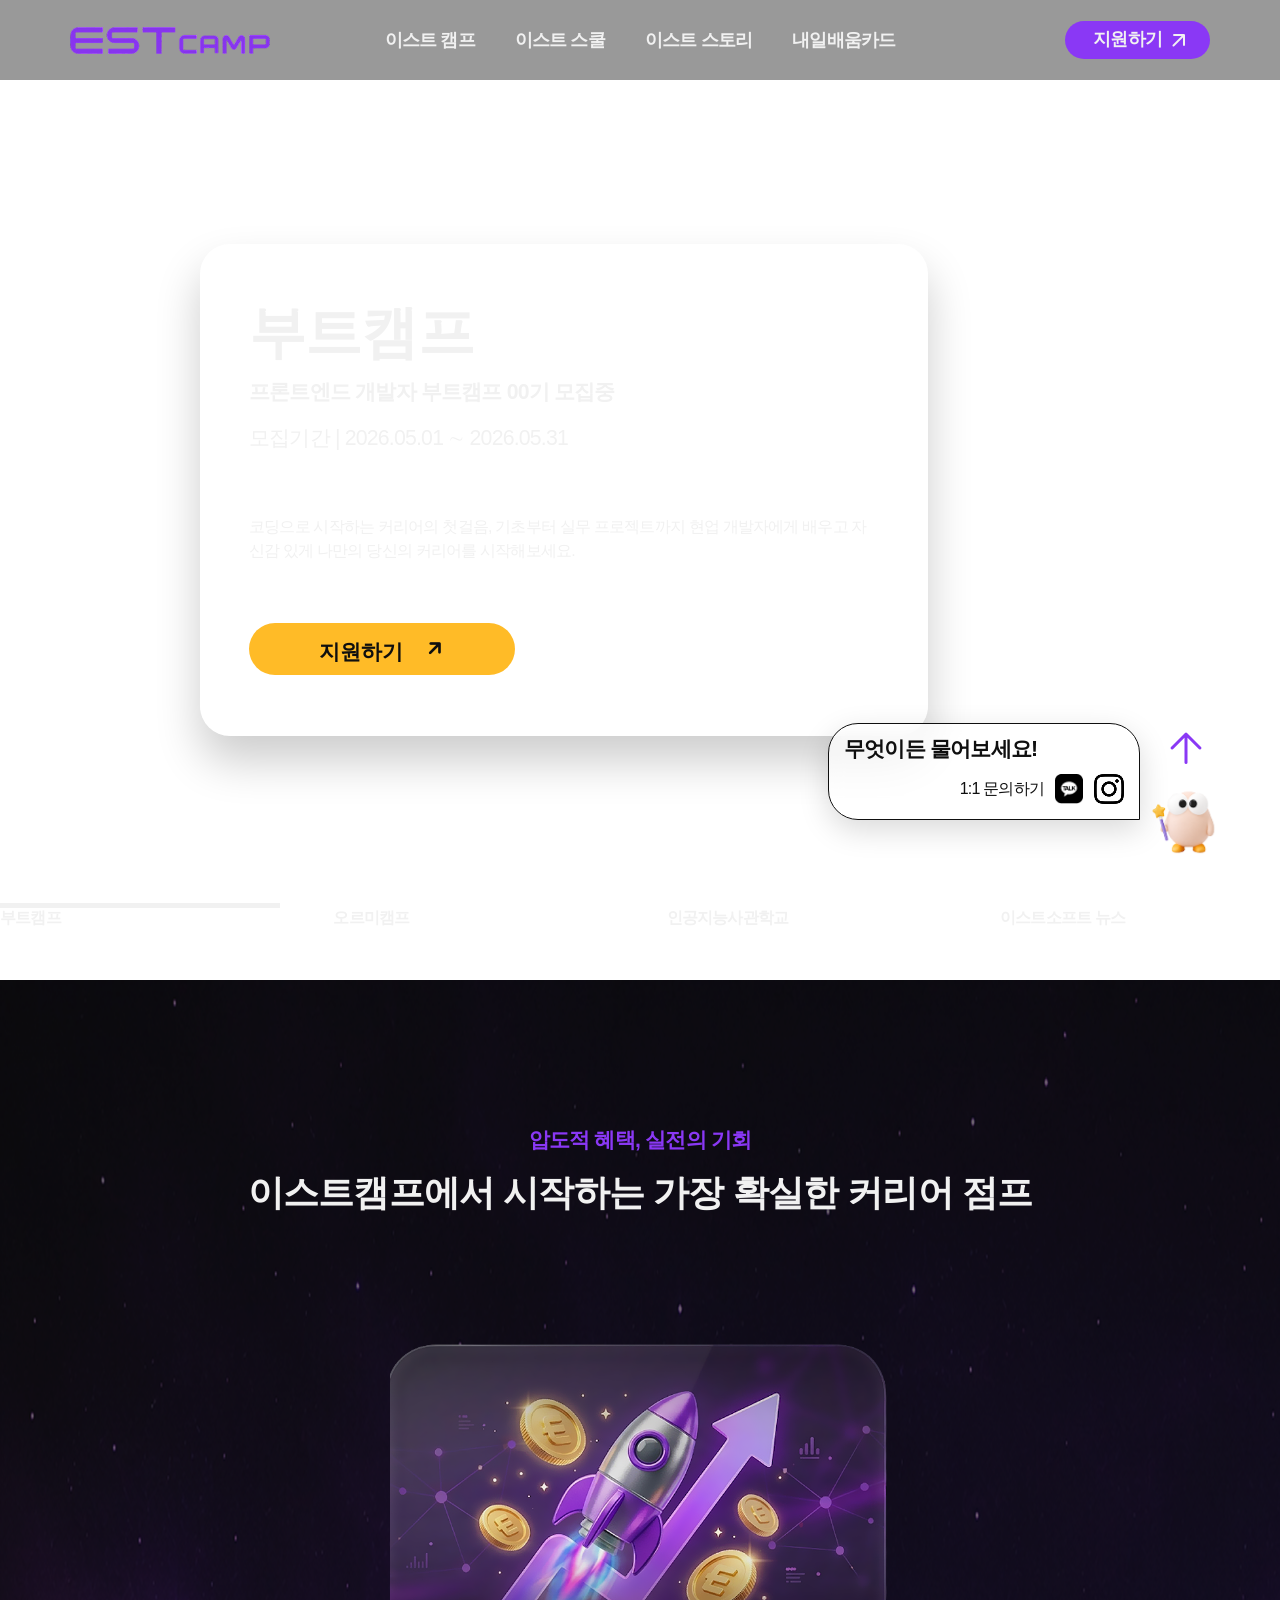
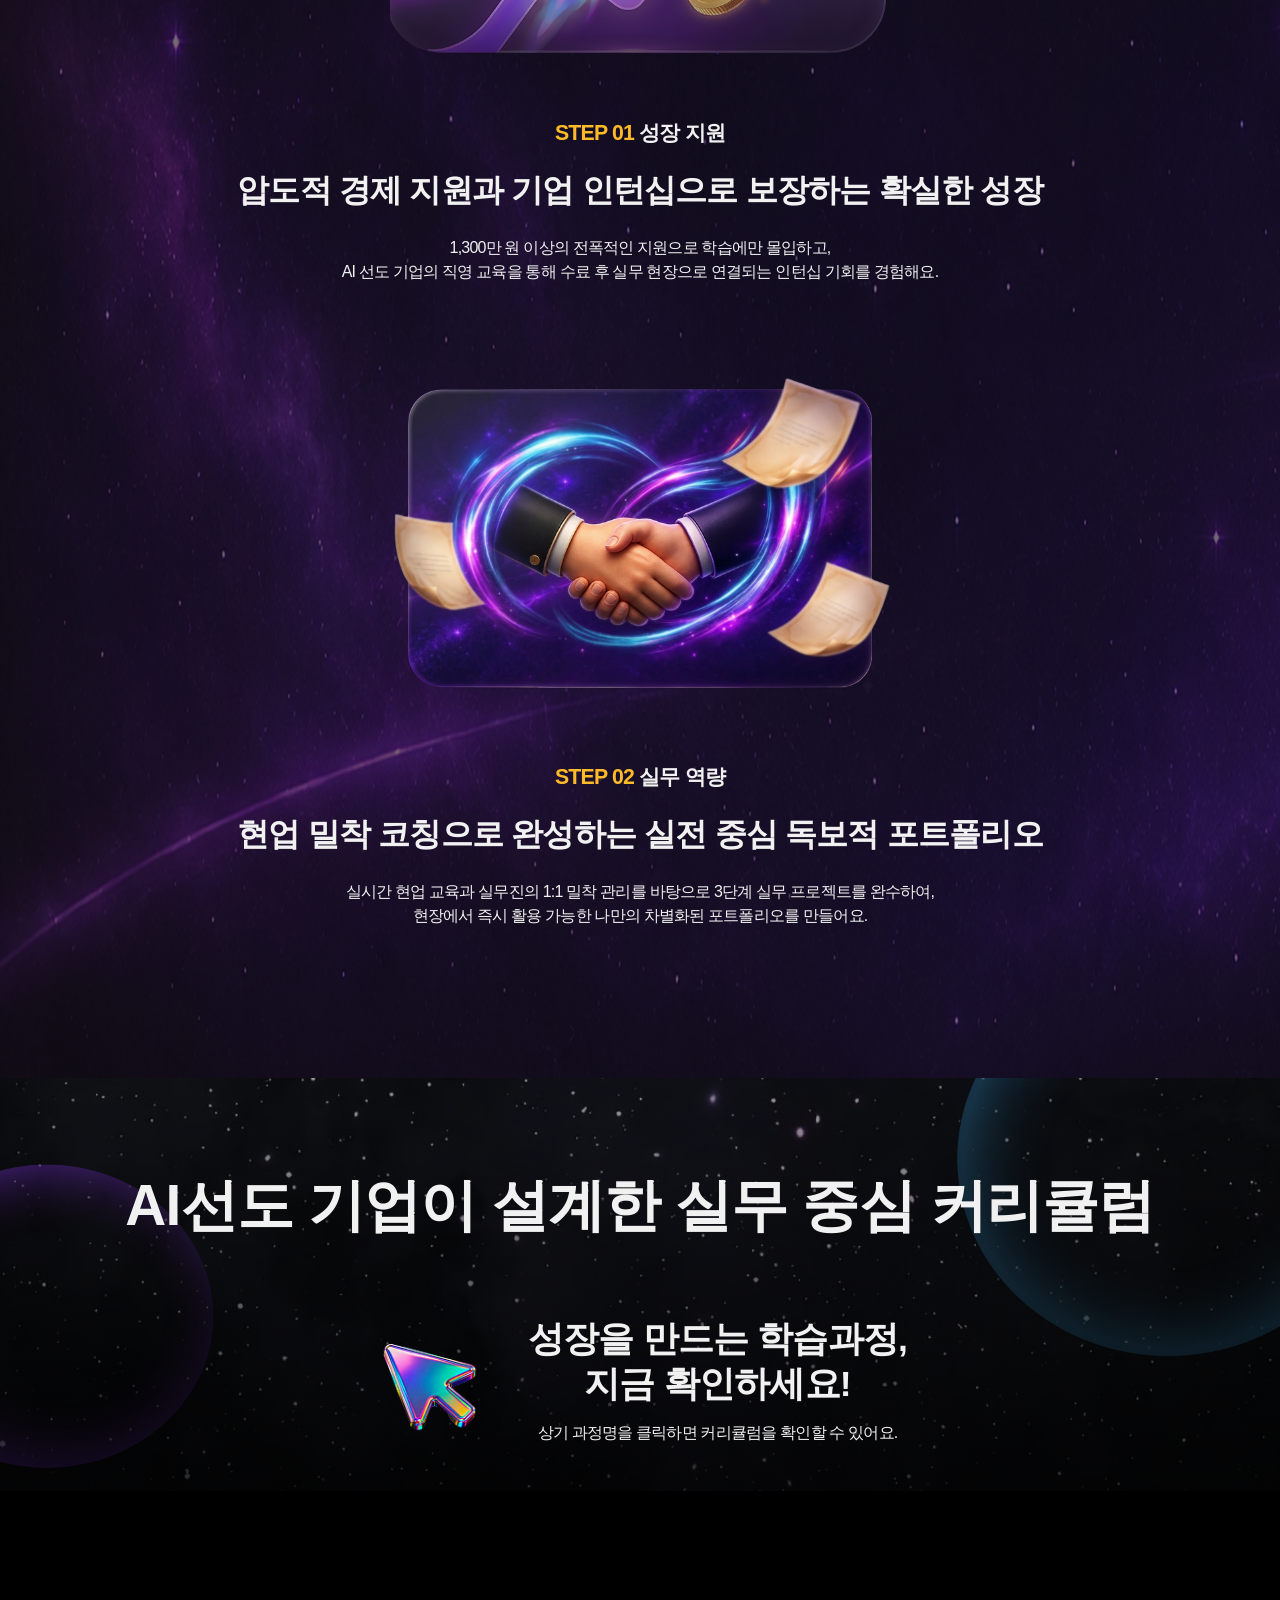
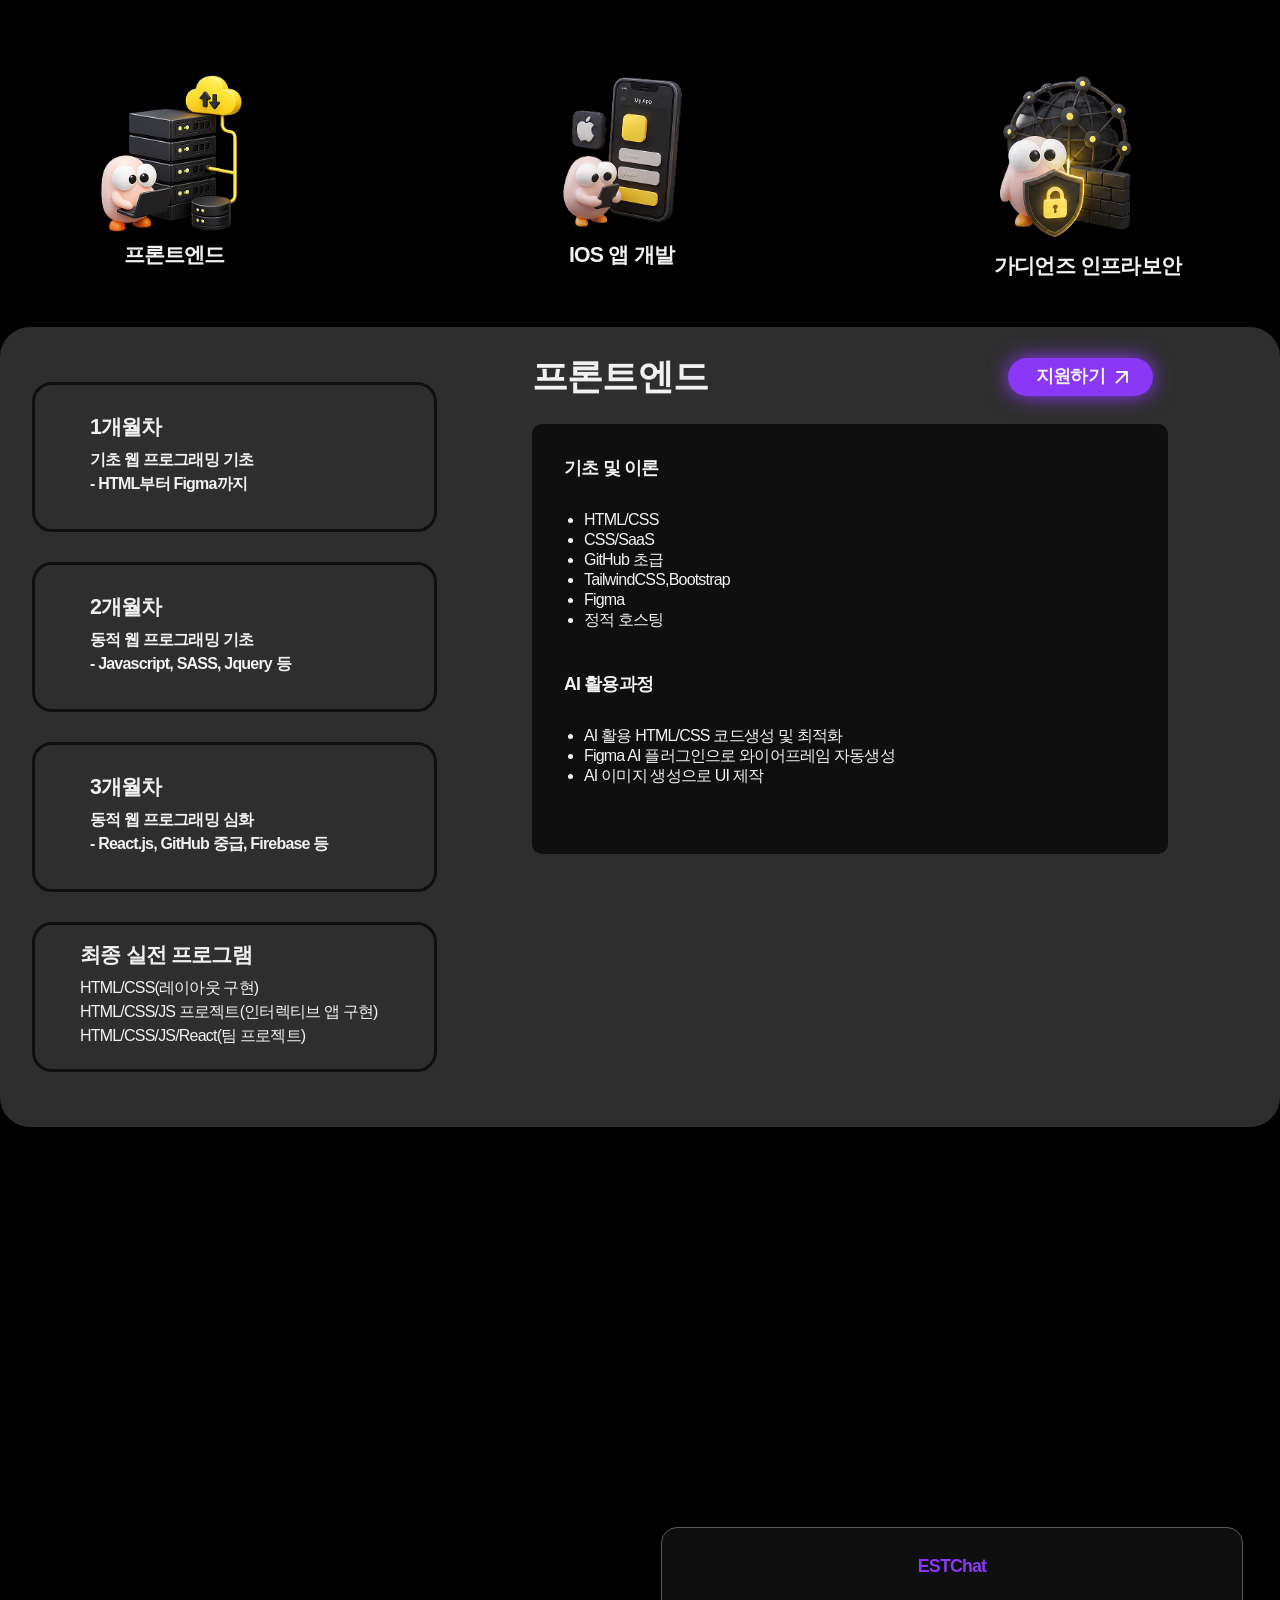
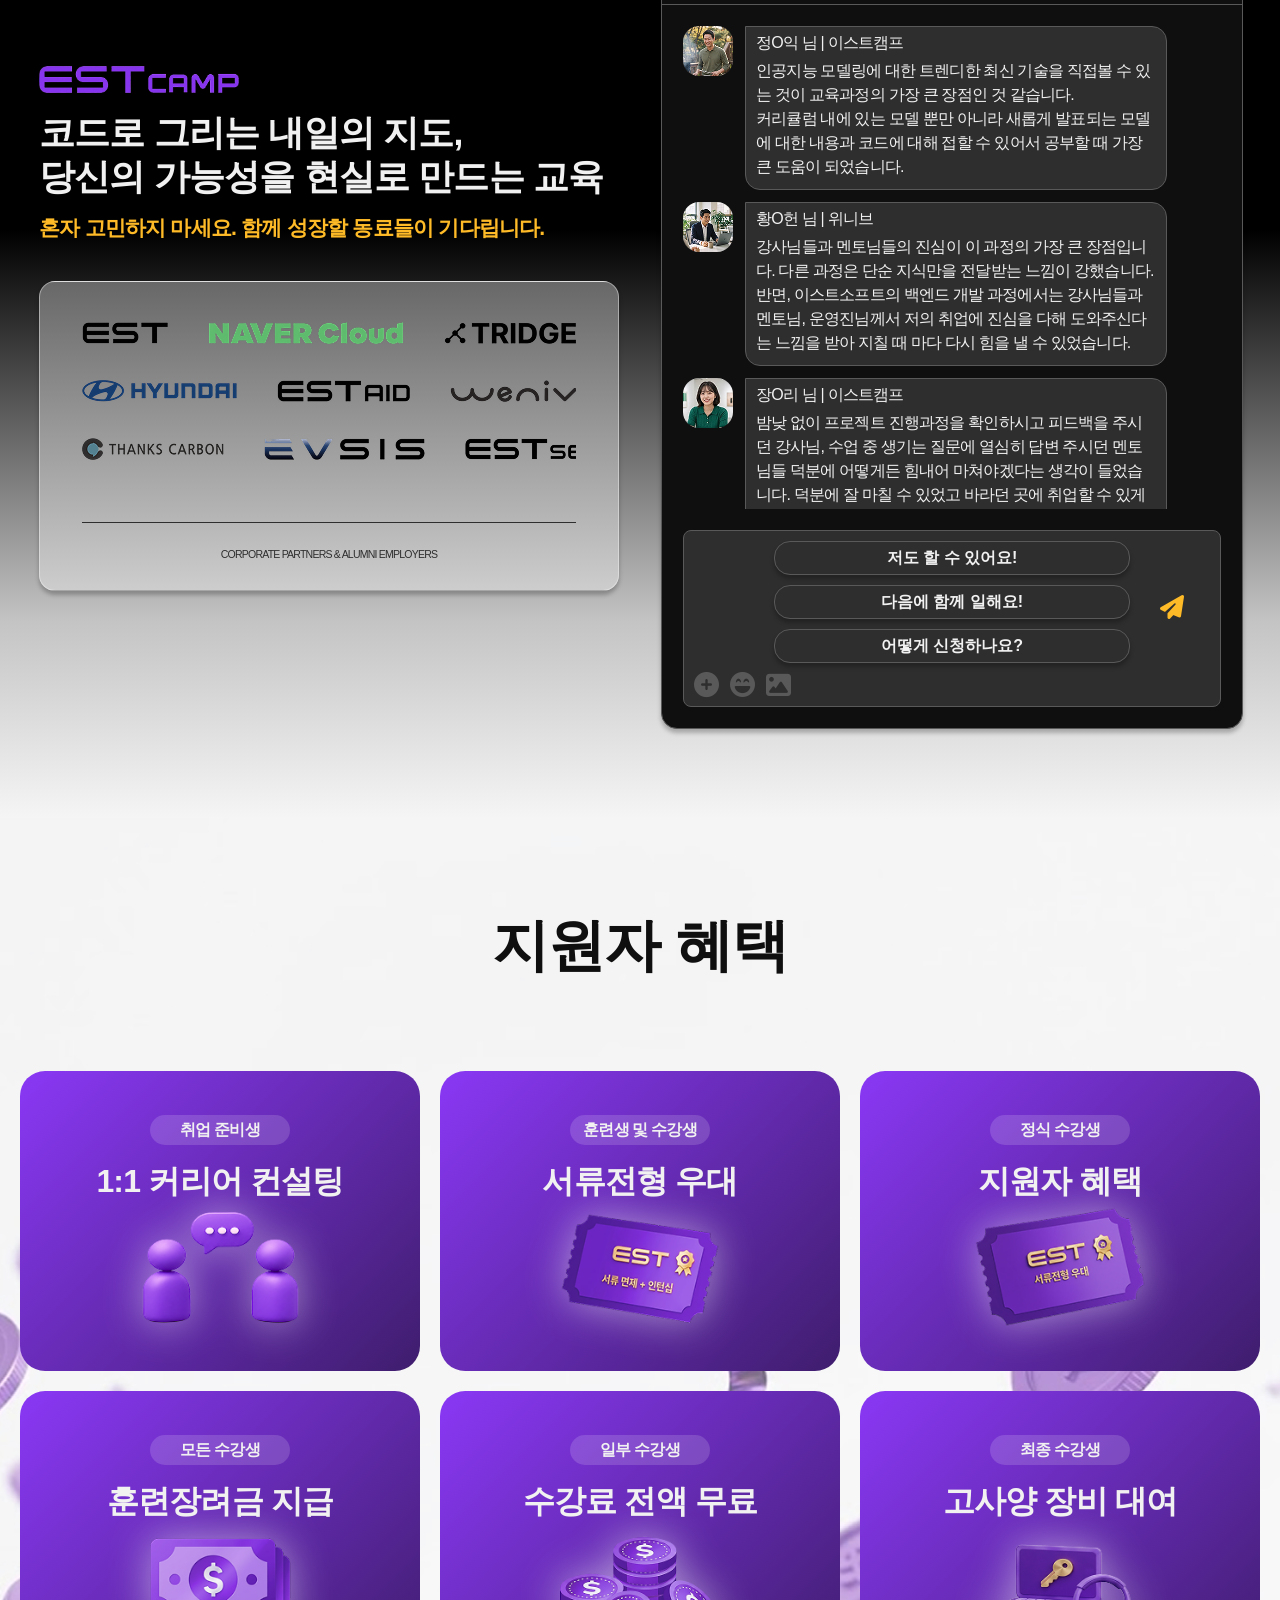
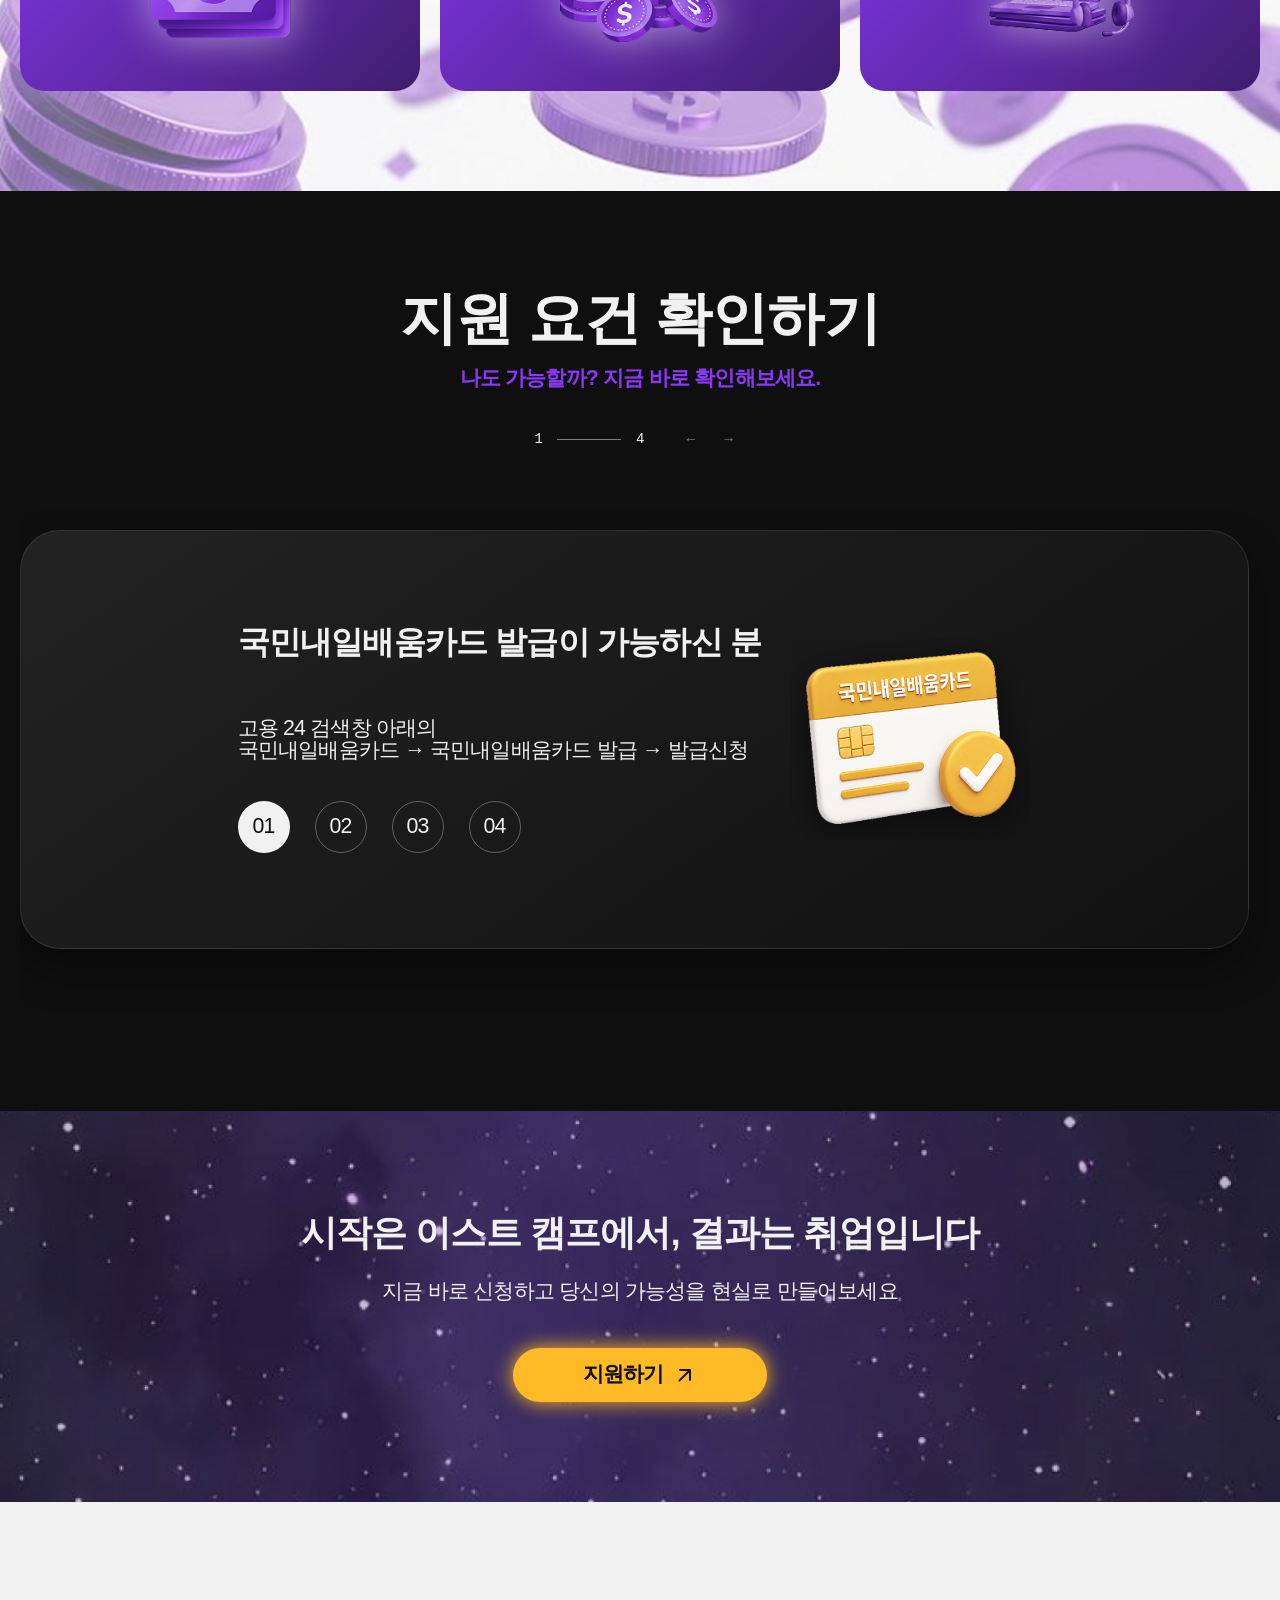
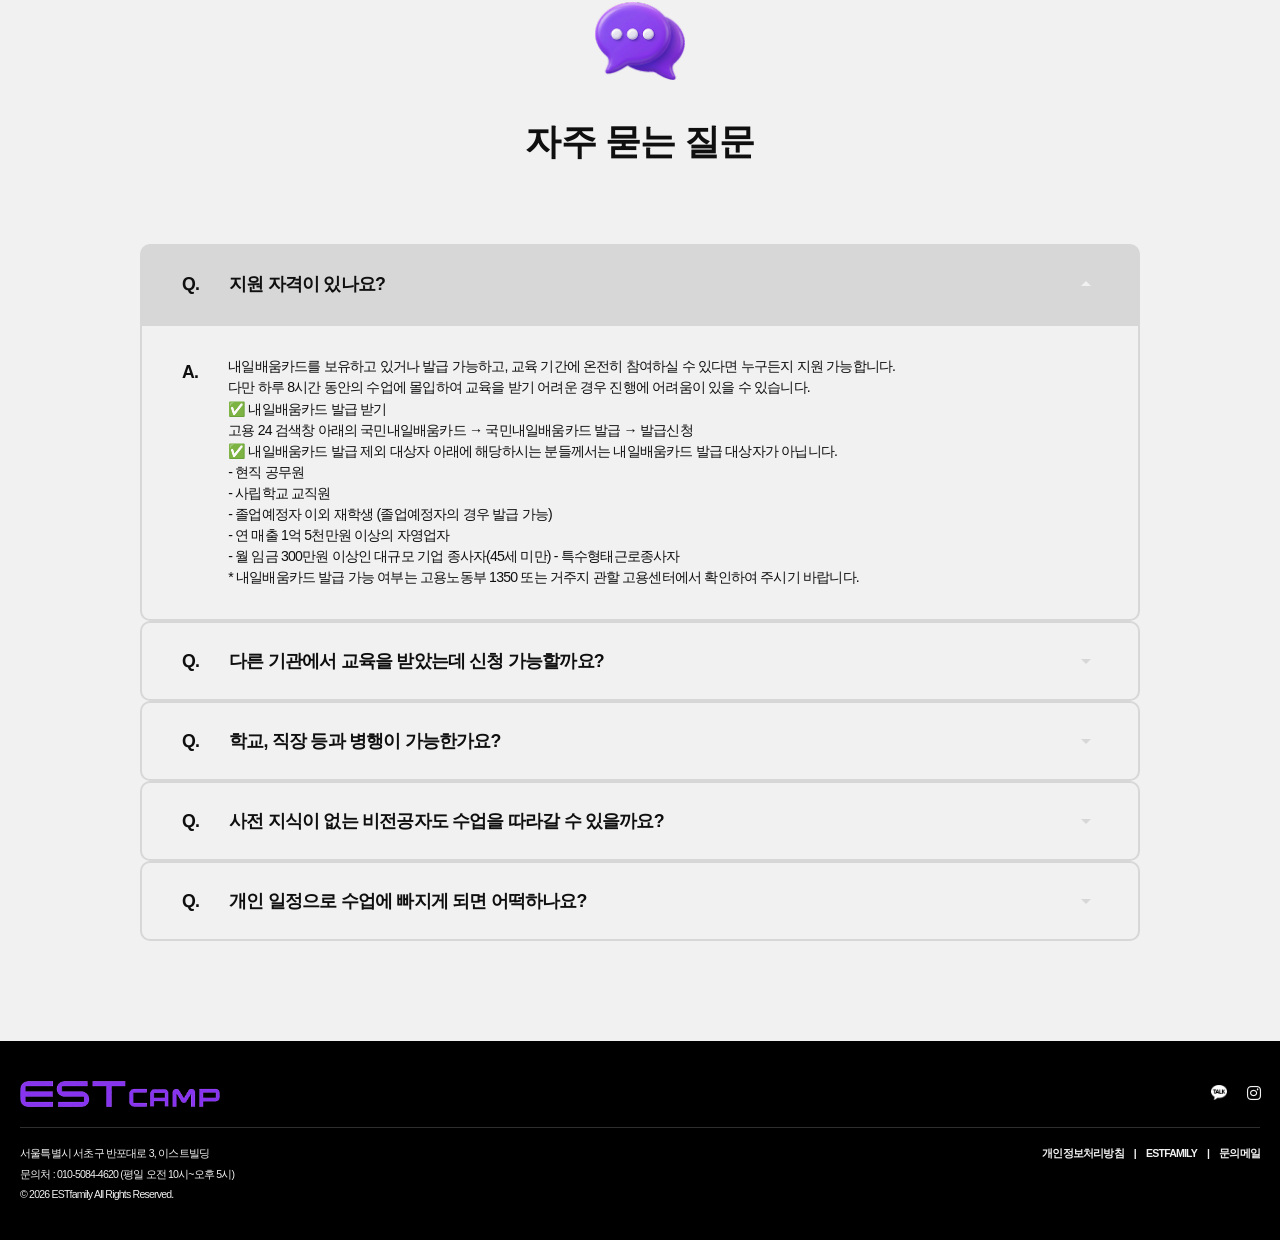
==== commit 4dac1246: "feat: 가상링크 추가 및 이미지 크기 변경" ====
--- a/index.html
+++ b/index.html
@@ -175,11 +175,11 @@
             <div class="chat_links d-flex align-items-center">
               <span class="chat_text">1:1 문의하기</span>
 
-              <a href="#" class="kakao_icon">
+              <a href="https://pf.kakao.com/_cEgsn/chat" class="kakao_icon">
                 <span class="hidden">카카오톡</span>
               </a>
 
-              <a href="#" class="insta_icon">
+              <a href="https://www.instagram.com/accounts/login/?next=https%3A%2F%2Fwww.instagram.com%2Festbootcamp%2F&is_from_rle" class="insta_icon">
                 <span class="hidden">인스타그램</span>
               </a>
             </div>
@@ -474,18 +474,18 @@
                 <li><img src="images/review_logo_estsecurity.png" alt="이스트시큐리티 기업 로고"></li>
                 <li><img src="images/review_logo_thankscarbon.png" alt="땡스카본 기업 로고"></li>
                 <li><img src="images/review_logo_estaid.png" alt="이스트에이드 기업 로고"></li>
-                <li><img src="images/review_logo_est.png" alt="이스트소프트 기업 로고"></li>
-                <li><img src="images/review_logo_navercloud.png" alt="네이버클라우드 기업 로고"></li>
-                <li><img src="images/review_logo_tridge.png" alt="트릿지 기업 로고"></li>
-                <li><img src="images/review_logo_weniv.png" alt="위니브 기업 로고"></li>
-                <li><img src="images/review_logo_inbody.png" alt="인바디 기업 로고"></li>
-                <li><img src="images/review_logo_evsis.png" alt="이브이시스 기업 로고"></li>
-                <li><img src="images/review_logo_hyundai.png" alt="현대 기업 로고"></li>
-                <li><img src="images/review_logo_estsecurity.png" alt="이스트시큐리티 기업 로고"></li>
-                <li><img src="images/review_logo_thankscarbon.png" alt="땡스카본 기업 로고"></li>
-                <li><img src="images/review_logo_estaid.png" alt="이스트에이드 기업 로고"></li>
+                <li aria-hidden="true"><img src="images/review_logo_est.png" alt="이스트소프트 기업 로고"></li>
+                <li aria-hidden="true"><img src="images/review_logo_navercloud.png" alt="네이버클라우드 기업 로고"></li>
+                <li aria-hidden="true"><img src="images/review_logo_tridge.png" alt="트릿지 기업 로고"></li>
+                <li aria-hidden="true"><img src="images/review_logo_weniv.png" alt="위니브 기업 로고"></li>
+                <li aria-hidden="true"><img src="images/review_logo_inbody.png" alt="인바디 기업 로고"></li>
+                <li aria-hidden="true"><img src="images/review_logo_evsis.png" alt="이브이시스 기업 로고"></li>
+                <li aria-hidden="true"><img src="images/review_logo_hyundai.png" alt="현대 기업 로고"></li>
+                <li aria-hidden="true"><img src="images/review_logo_estsecurity.png" alt="이스트시큐리티 기업 로고"></li>
+                <li aria-hidden="true"><img src="images/review_logo_thankscarbon.png" alt="땡스카본 기업 로고"></li>
+                <li aria-hidden="true"><img src="images/review_logo_estaid.png" alt="이스트에이드 기업 로고"></li>
               </ul>
-              <ul class="review_company_logo right d-flex">
+              <ul class="review_company_logo right d-flex" aria-hidden="true">
                 <li><img src="images/review_logo_hyundai.png" alt="현대 기업 로고"></li>
                 <li><img src="images/review_logo_estaid.png" alt="이스트에이드 기업 로고"></li>
                 <li><img src="images/review_logo_weniv.png" alt="위니브 기업 로고"></li>
@@ -507,7 +507,7 @@
                 <li><img src="images/review_logo_tridge.png" alt="트릿지 기업 로고"></li>
                 <li><img src="images/review_logo_evsis.png" alt="이브이시스 기업 로고"></li>
               </ul>
-              <ul class="review_company_logo left d-flex">
+              <ul class="review_company_logo left d-flex" aria-hidden="true">
                 <li><img src="images/review_logo_thankscarbon.png" alt="땡스카본 기업 로고"></li>
                 <li><img src="images/review_logo_evsis.png" alt="이브이시스 기업 로고"></li>
                 <li><img src="images/review_logo_estsecurity.png" alt="이스트시큐리티 기업 로고"></li>
--- a/css/index.css
+++ b/css/index.css
@@ -1202,13 +1202,13 @@
   bottom: 0;
 }
 
+/* 리뷰 채팅창 챗버블 아래서 위 방향 애니메이션 */
 .review_estchat_body ol {
   gap: 12px;
   padding-bottom: 12px;
   animation: scrollUp 35s linear infinite;
 }
 
-/* 리뷰 채팅창 챗버블 아래서 위 방향 애니메이션 */
 @keyframes scrollUp {
   from {
     transform: translateY(0);
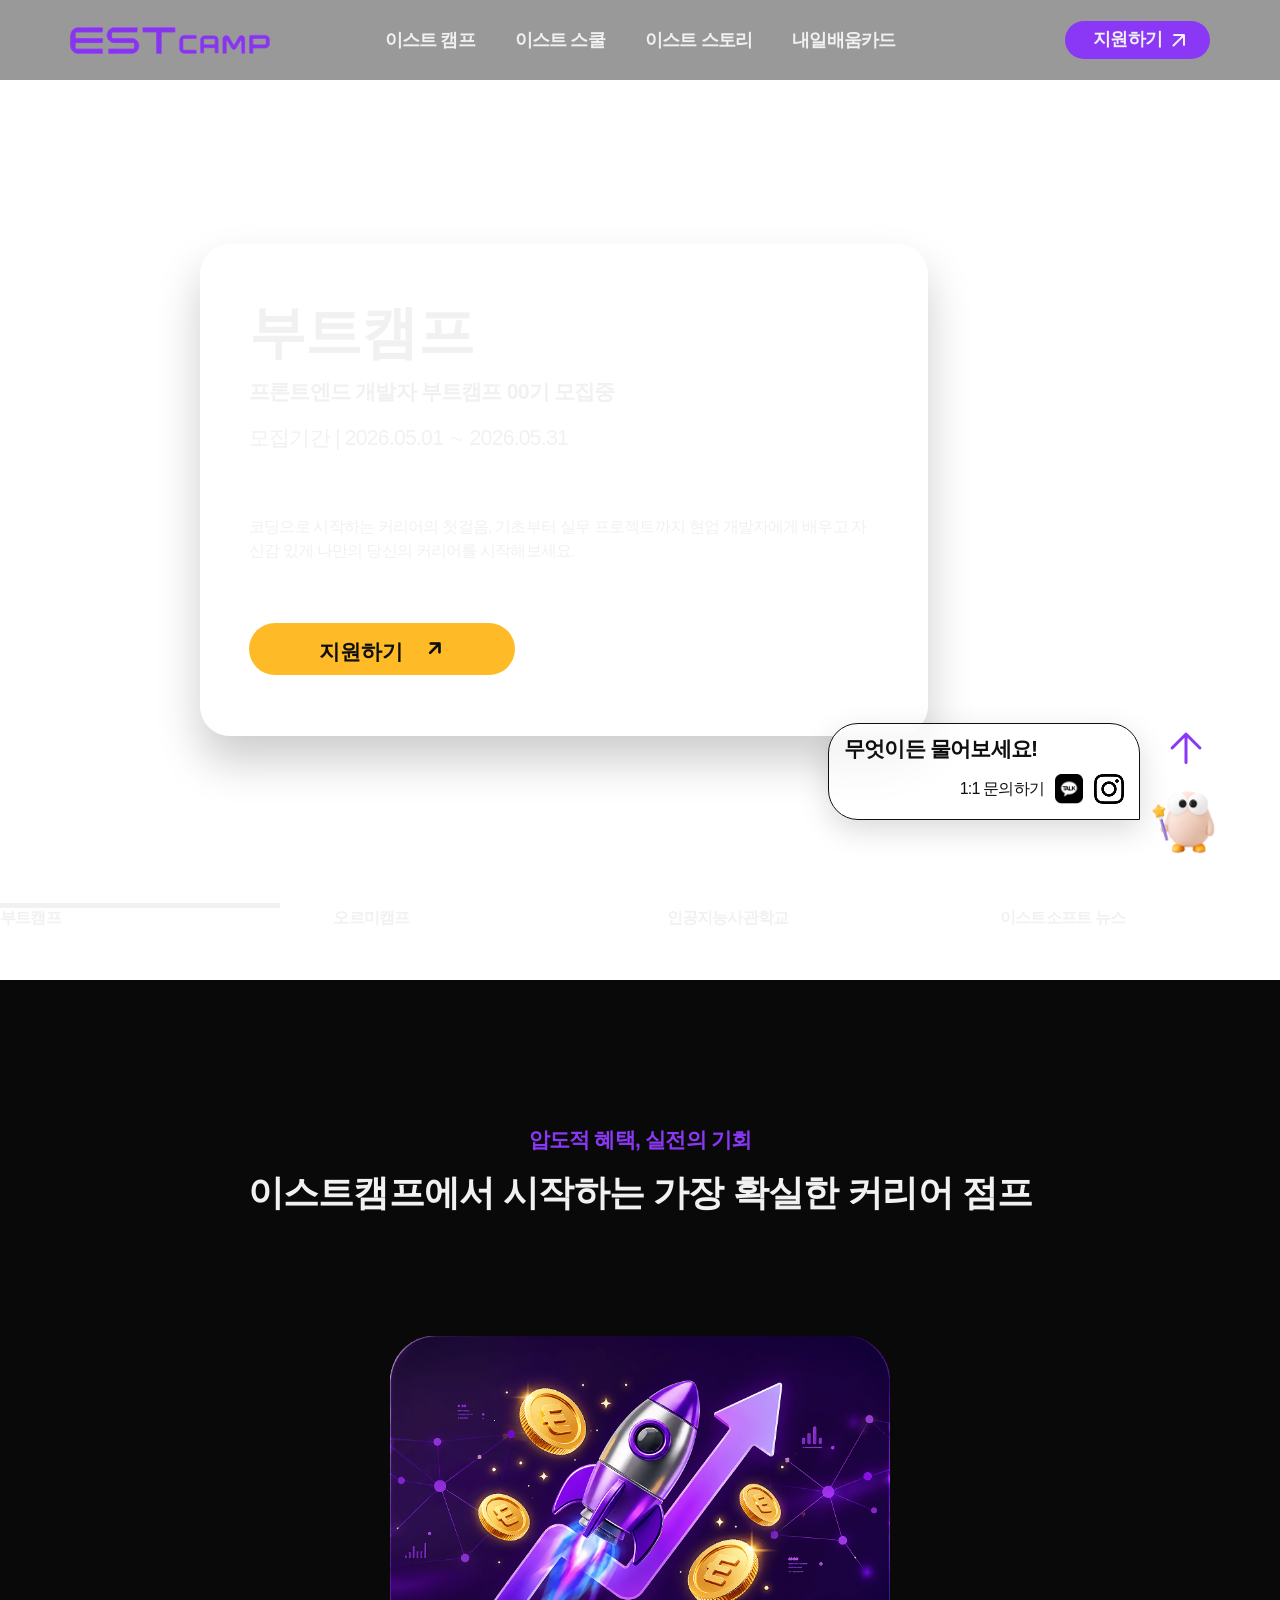
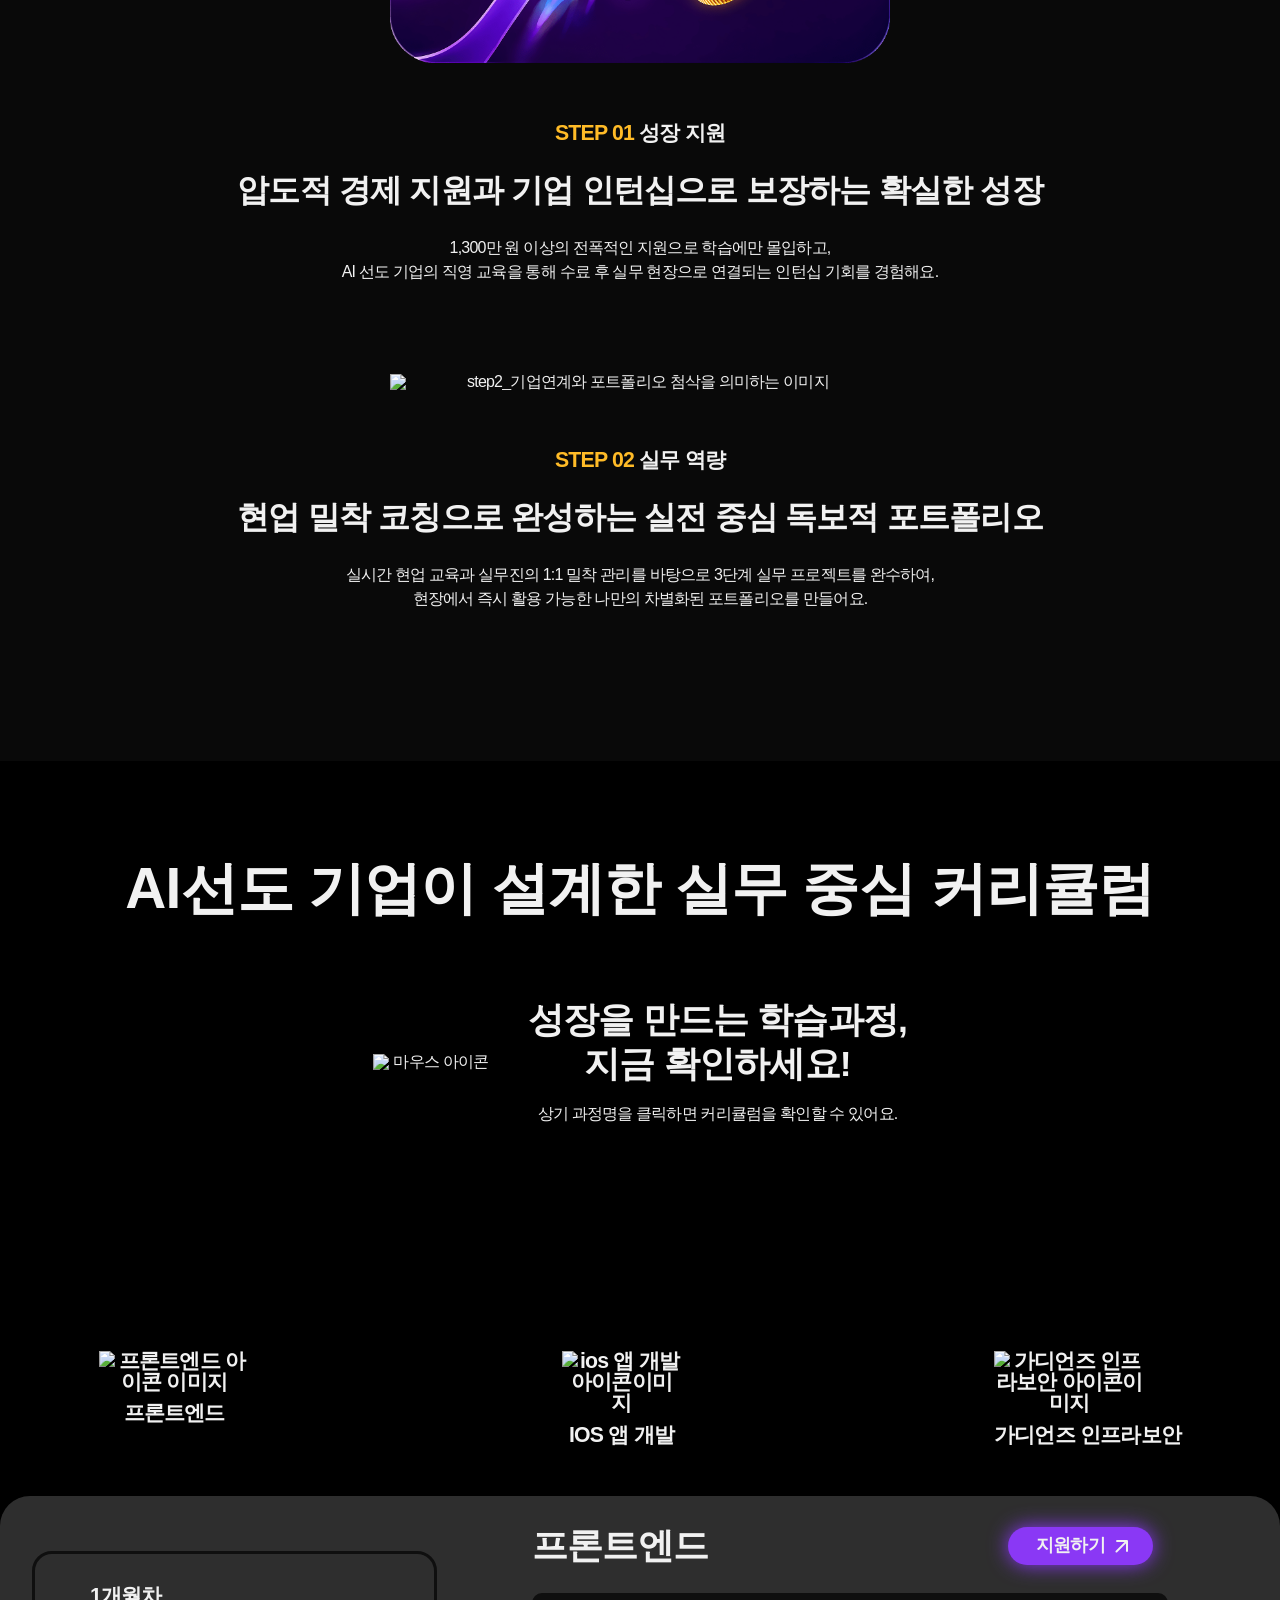
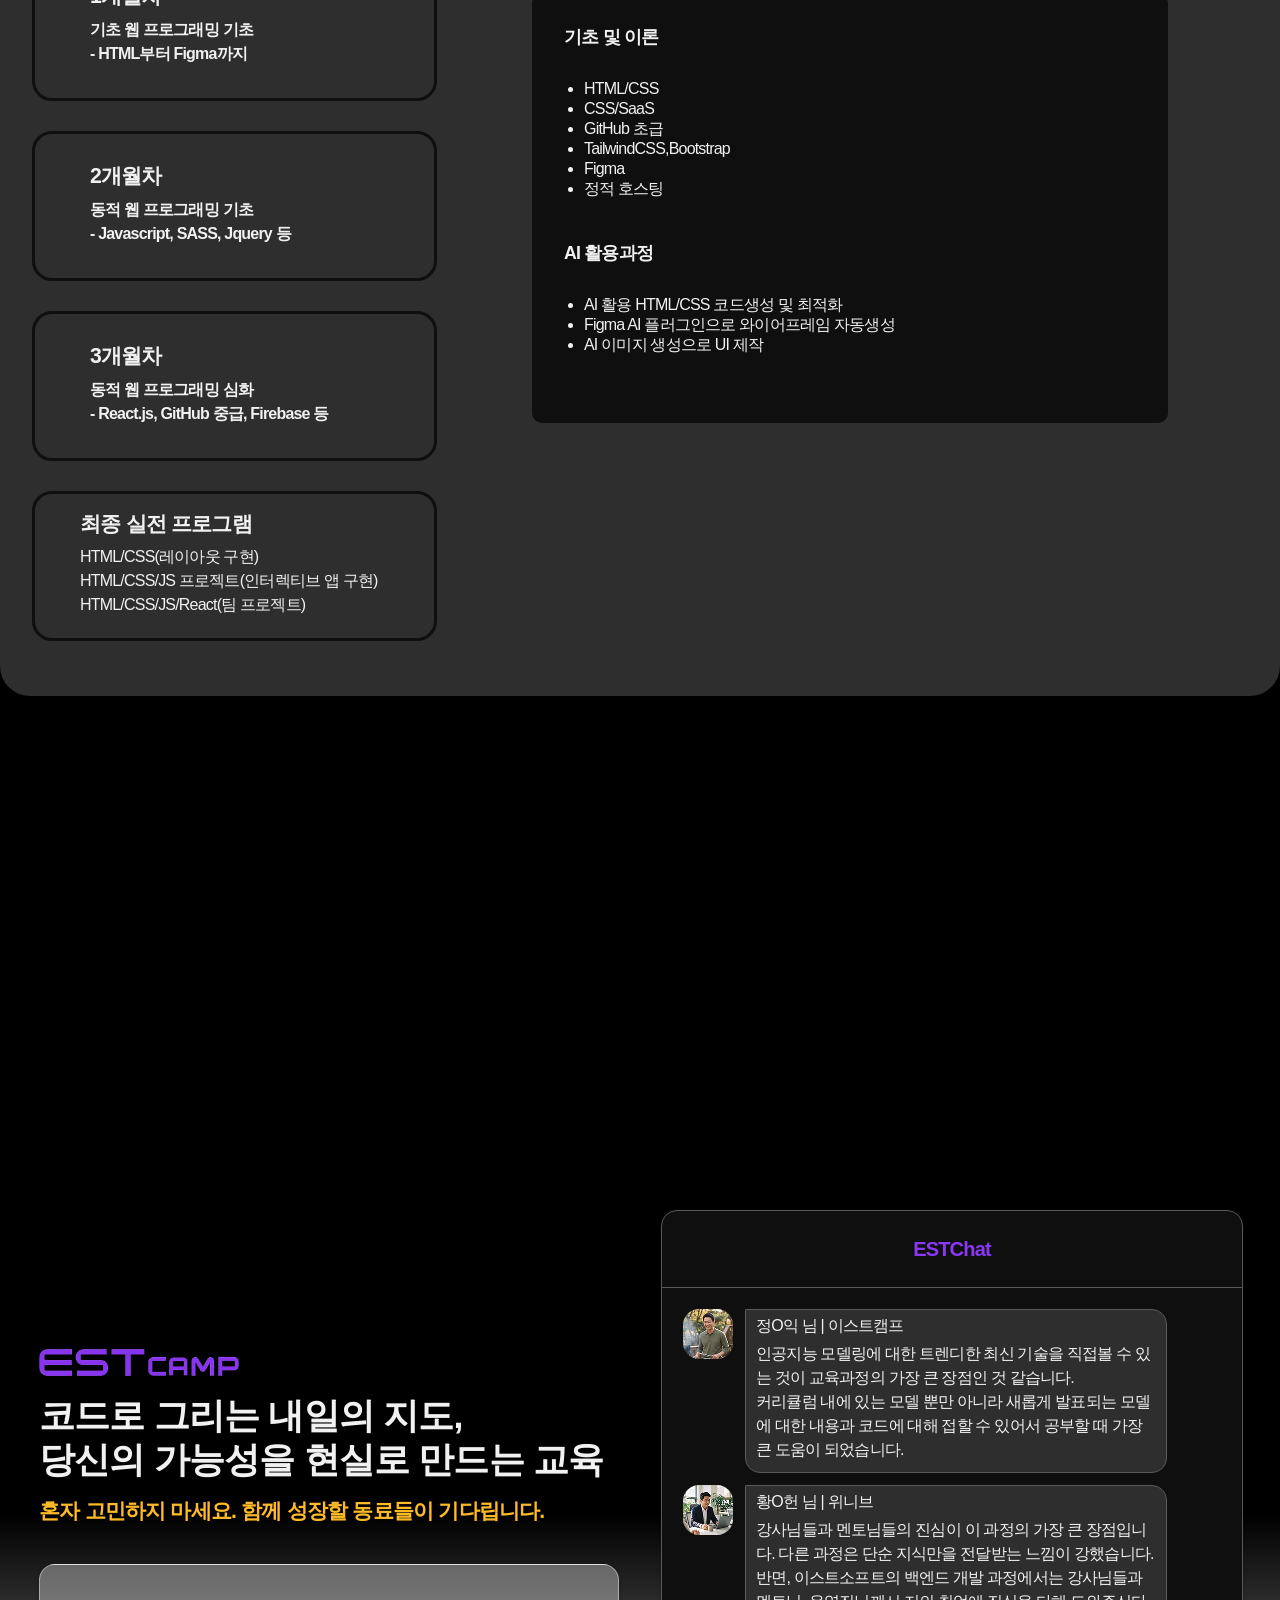
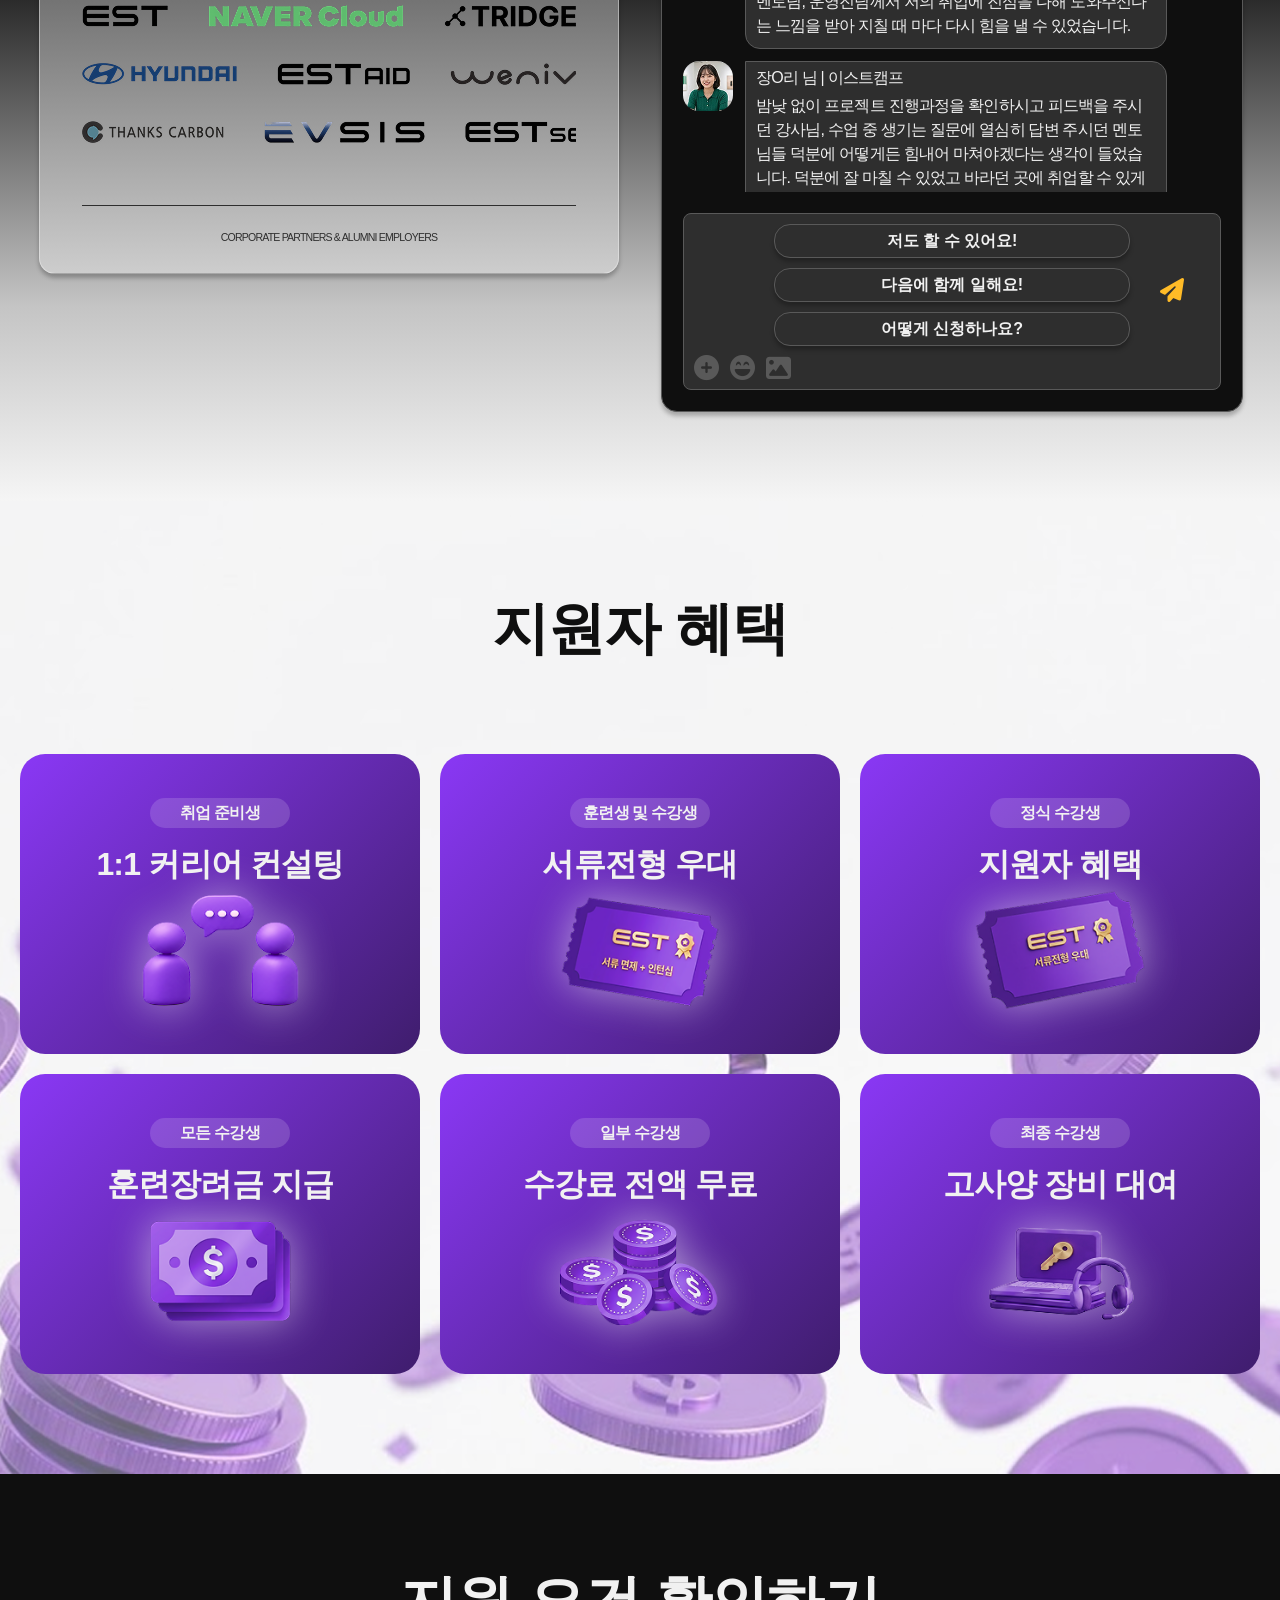
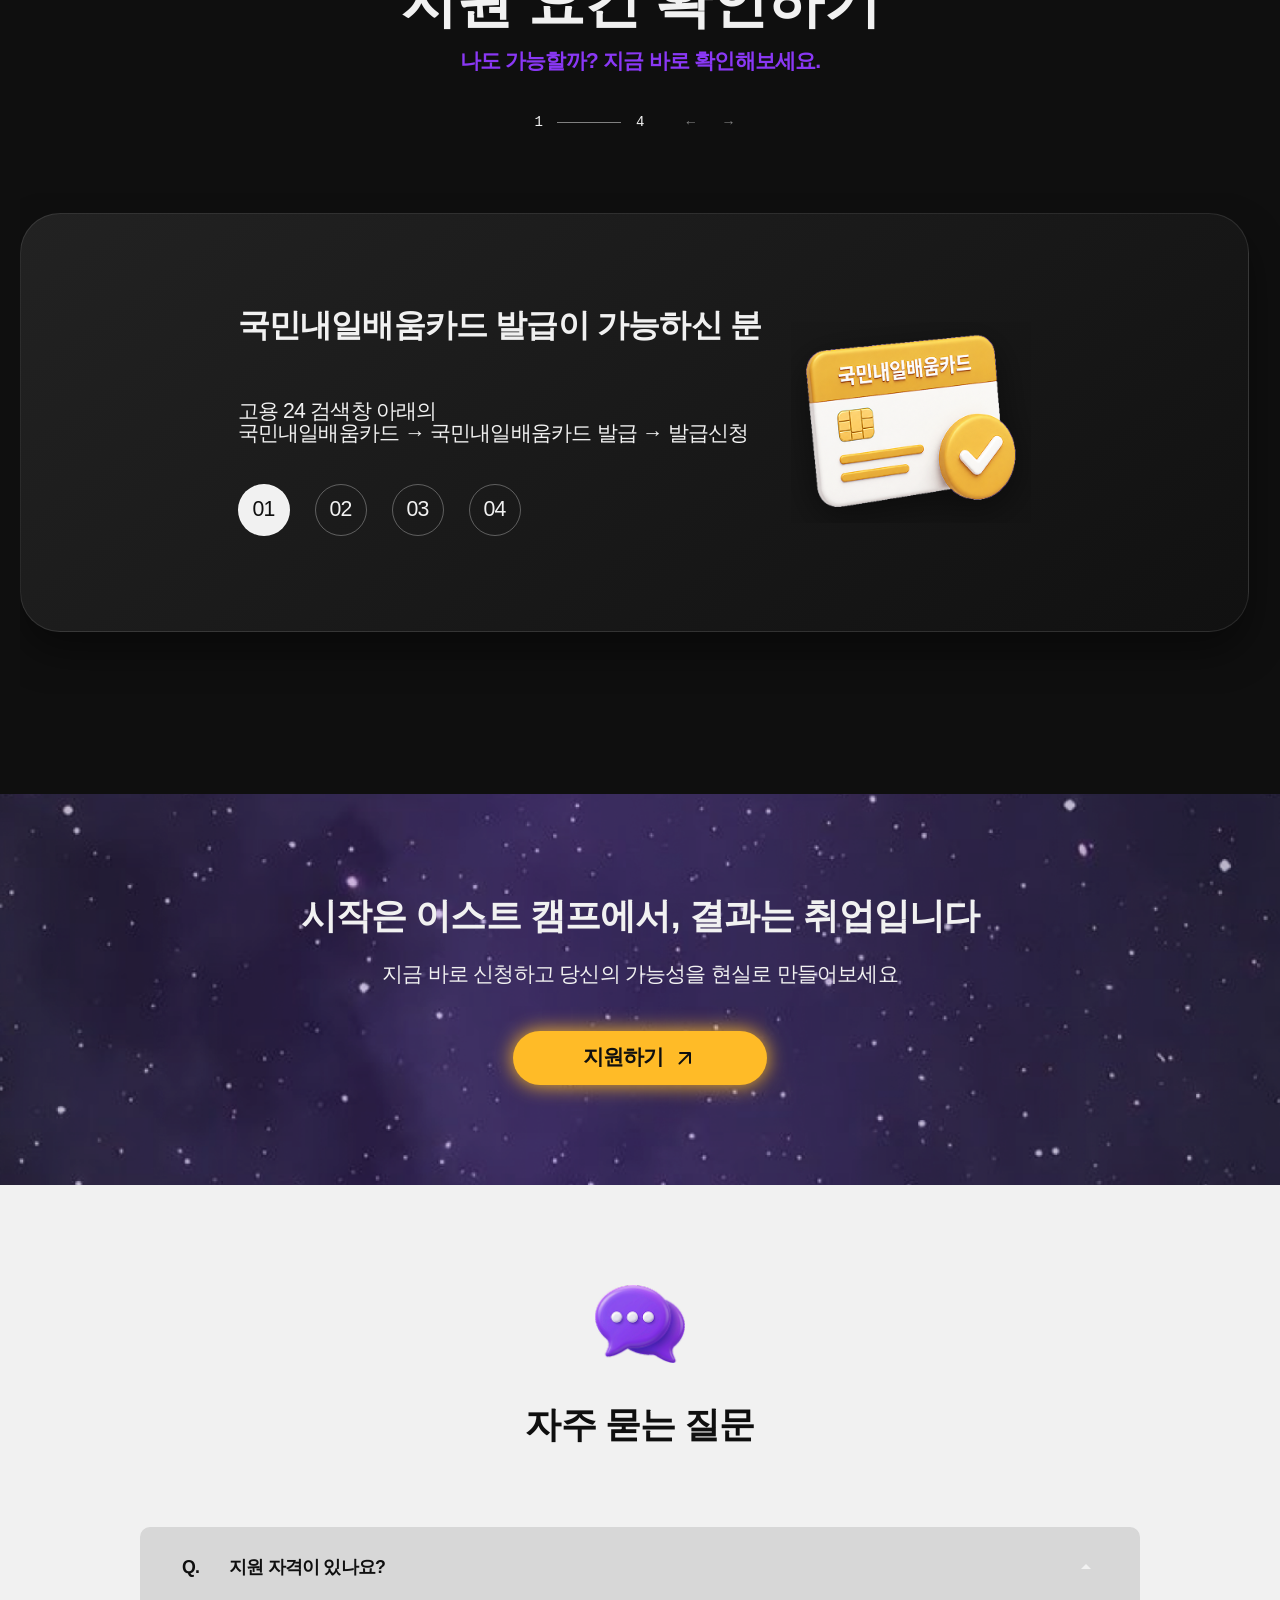
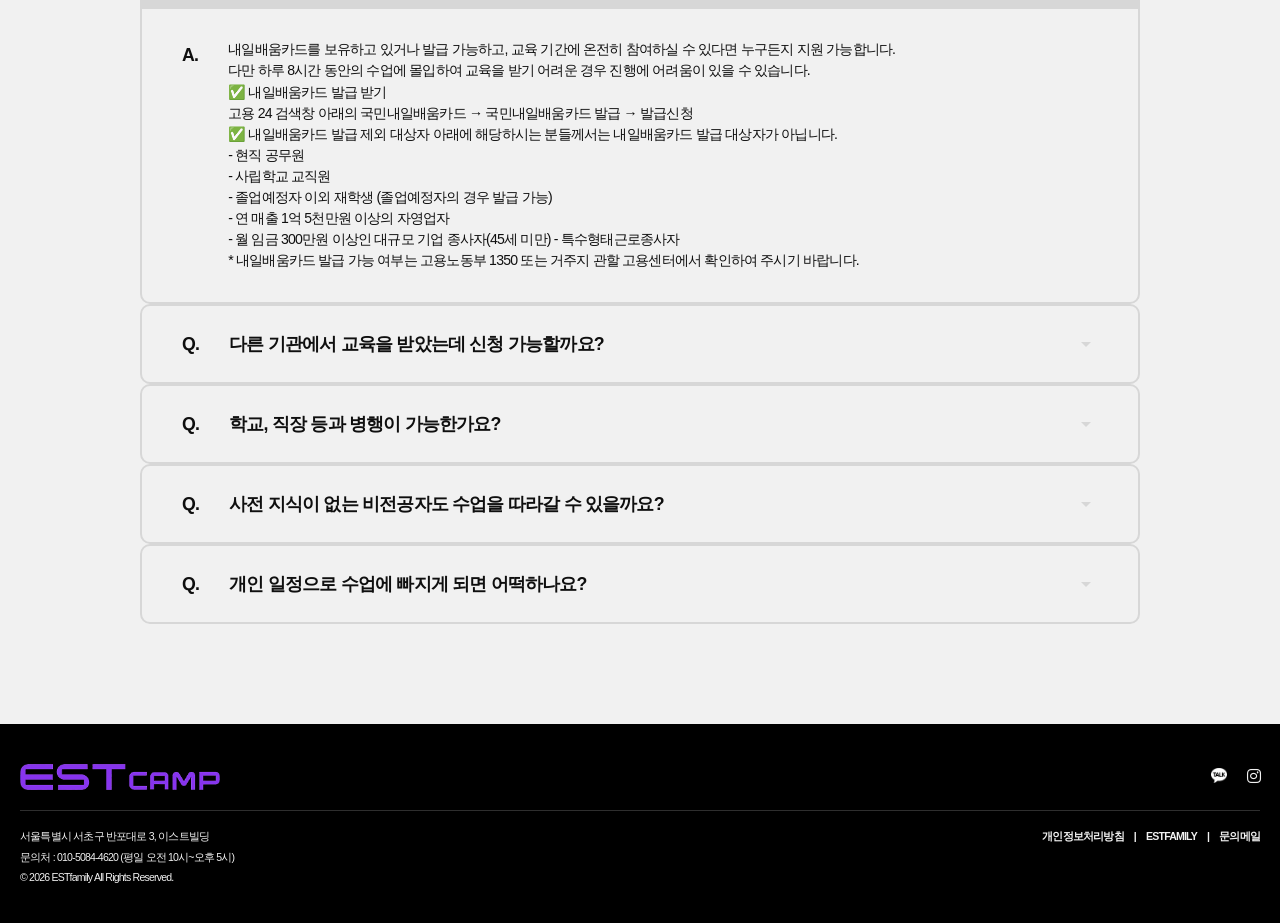
==== commit a76b3f87: "푸터 링크 추가, meta description 추가 푸터 링크 추가, meta description 추가" ====
--- a/index.html
+++ b/index.html
@@ -4,7 +4,7 @@
     <meta charset="UTF-8">
     <meta name="viewport" content="width=device-width, initial-scale=1.0">
     <title>버그잡이</title>
-
+    <meta name="description" content="이스트소프트 프론트엔드 과정 13기 1차 프로젝트 - 정적 웹사이트 구현">
     <link href="https://fonts.googleapis.com/icon?family=Material+Icons" rel="stylesheet">
     <link href="https://fonts.googleapis.com/icon?family=Material+Icons+Round" rel="stylesheet">
     <link rel="stylesheet" href="css/common.css">
@@ -1263,8 +1263,8 @@
             <img src="images/estcamp_logo.png" alt="이스트캠프 기업 로고" class="footer_logo">
           </div>
           <div class="footer_social d-flex g-1">
-            <a href="#"><img src="images/footer_kakako_logo.png" alt="카카오톡"></a>
-            <a href="#"><i class="fa-brands fa-instagram"></i></a>
+            <a href="http://pf.kakao.com/_cEgsn/chat" aria-label="카카오톡 채널로 이동"><img src="images/footer_kakako_logo.png" alt="이스트캠프카카오톡채널"></a>
+            <a href="https://www.instagram.com/estbootcamp/"><i class="fa-brands fa-instagram" aria-hidden="true"></i></a>
           </div>
         </div>
 
--- a/css/index.css
+++ b/css/index.css
@@ -423,7 +423,8 @@
 }
 /* PC에서 br 숨기기 */
 .join_slider_step1 h3 br,
-.join_slider_step2 h3 br, .join h2 br {
+.join_slider_step2 h3 br,
+.join h2 br {
   display: none;
 }
 .join::before {
@@ -1172,7 +1173,8 @@
 }
 
 .review_estchat_title {
-  color: var(--purple);
+    color: var(--purple);
+    font-size: 20px;
 }
 
 .review_estchat_body {
@@ -1977,7 +1979,6 @@
     width: 100%;
     padding-bottom: 60px;
   }
-
   /* 카드 높이 180px 가이드 */
   .benefit_card {
     width: 100%;
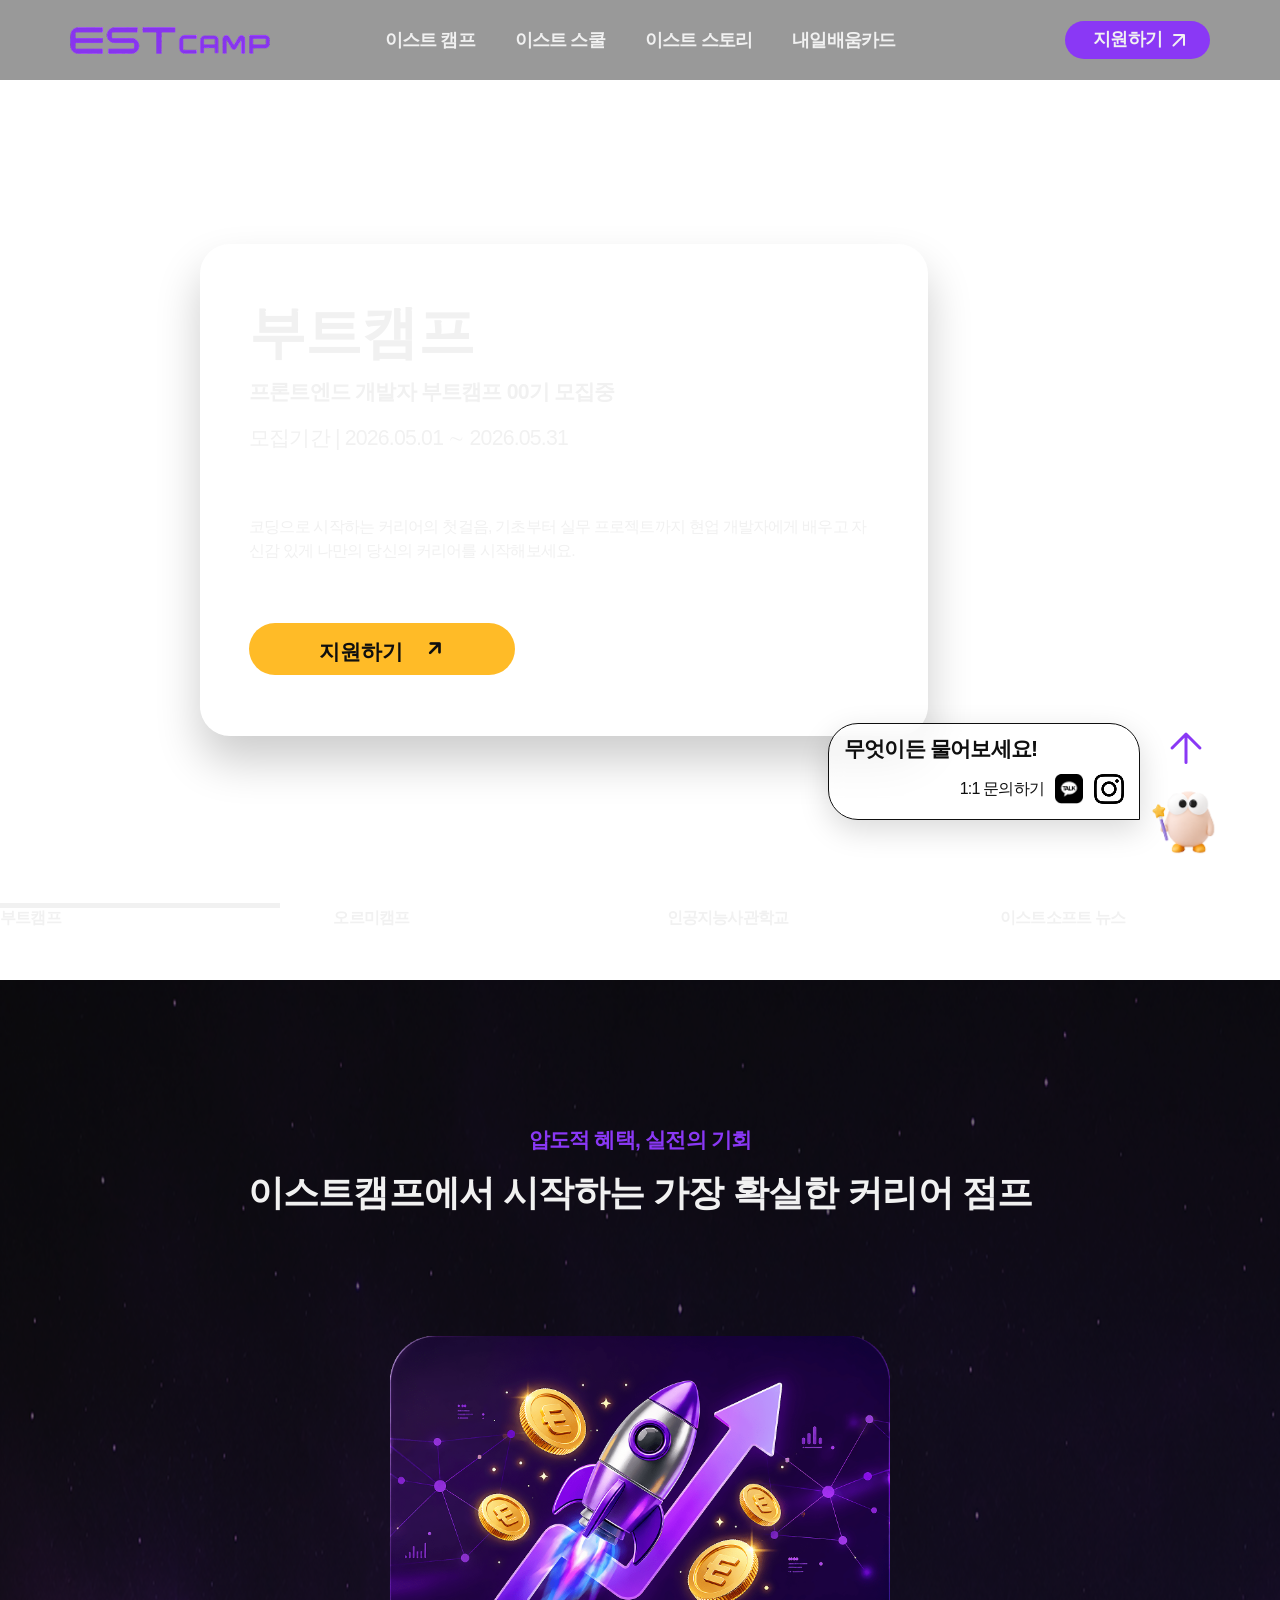
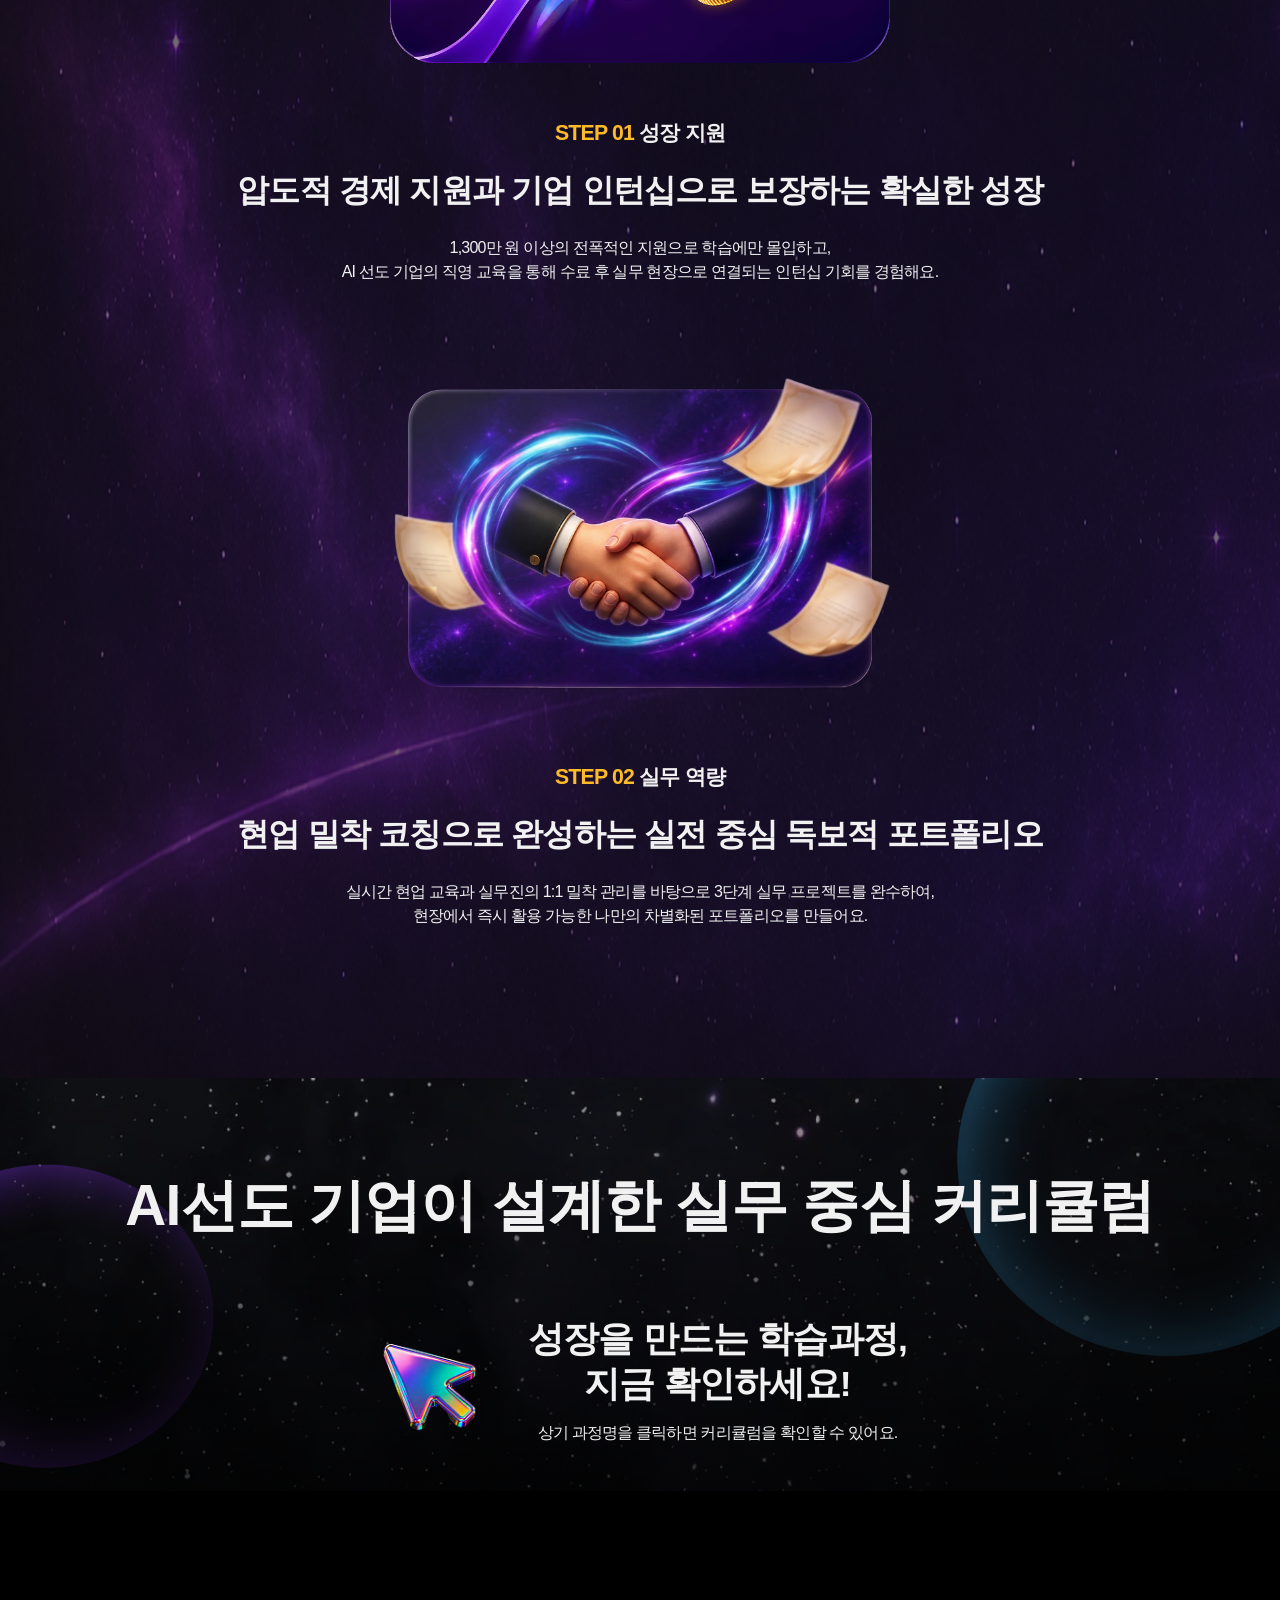
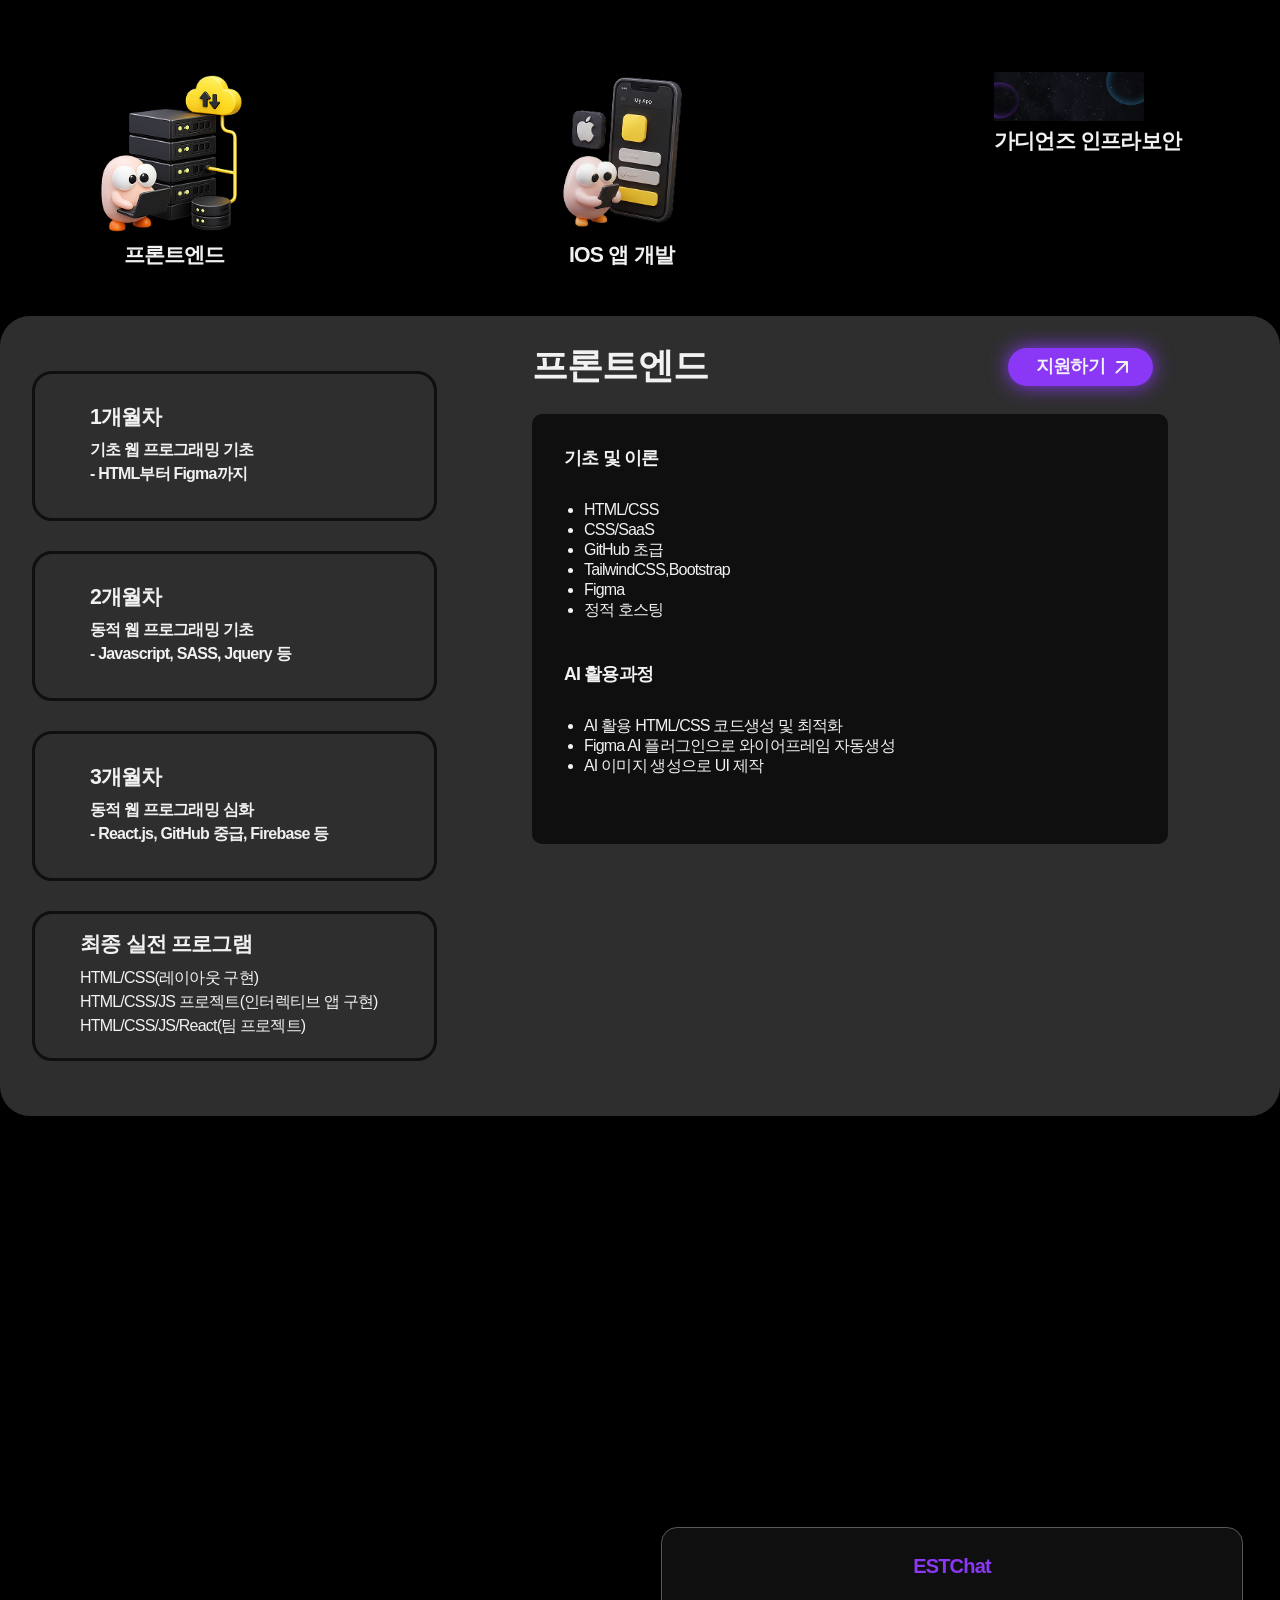
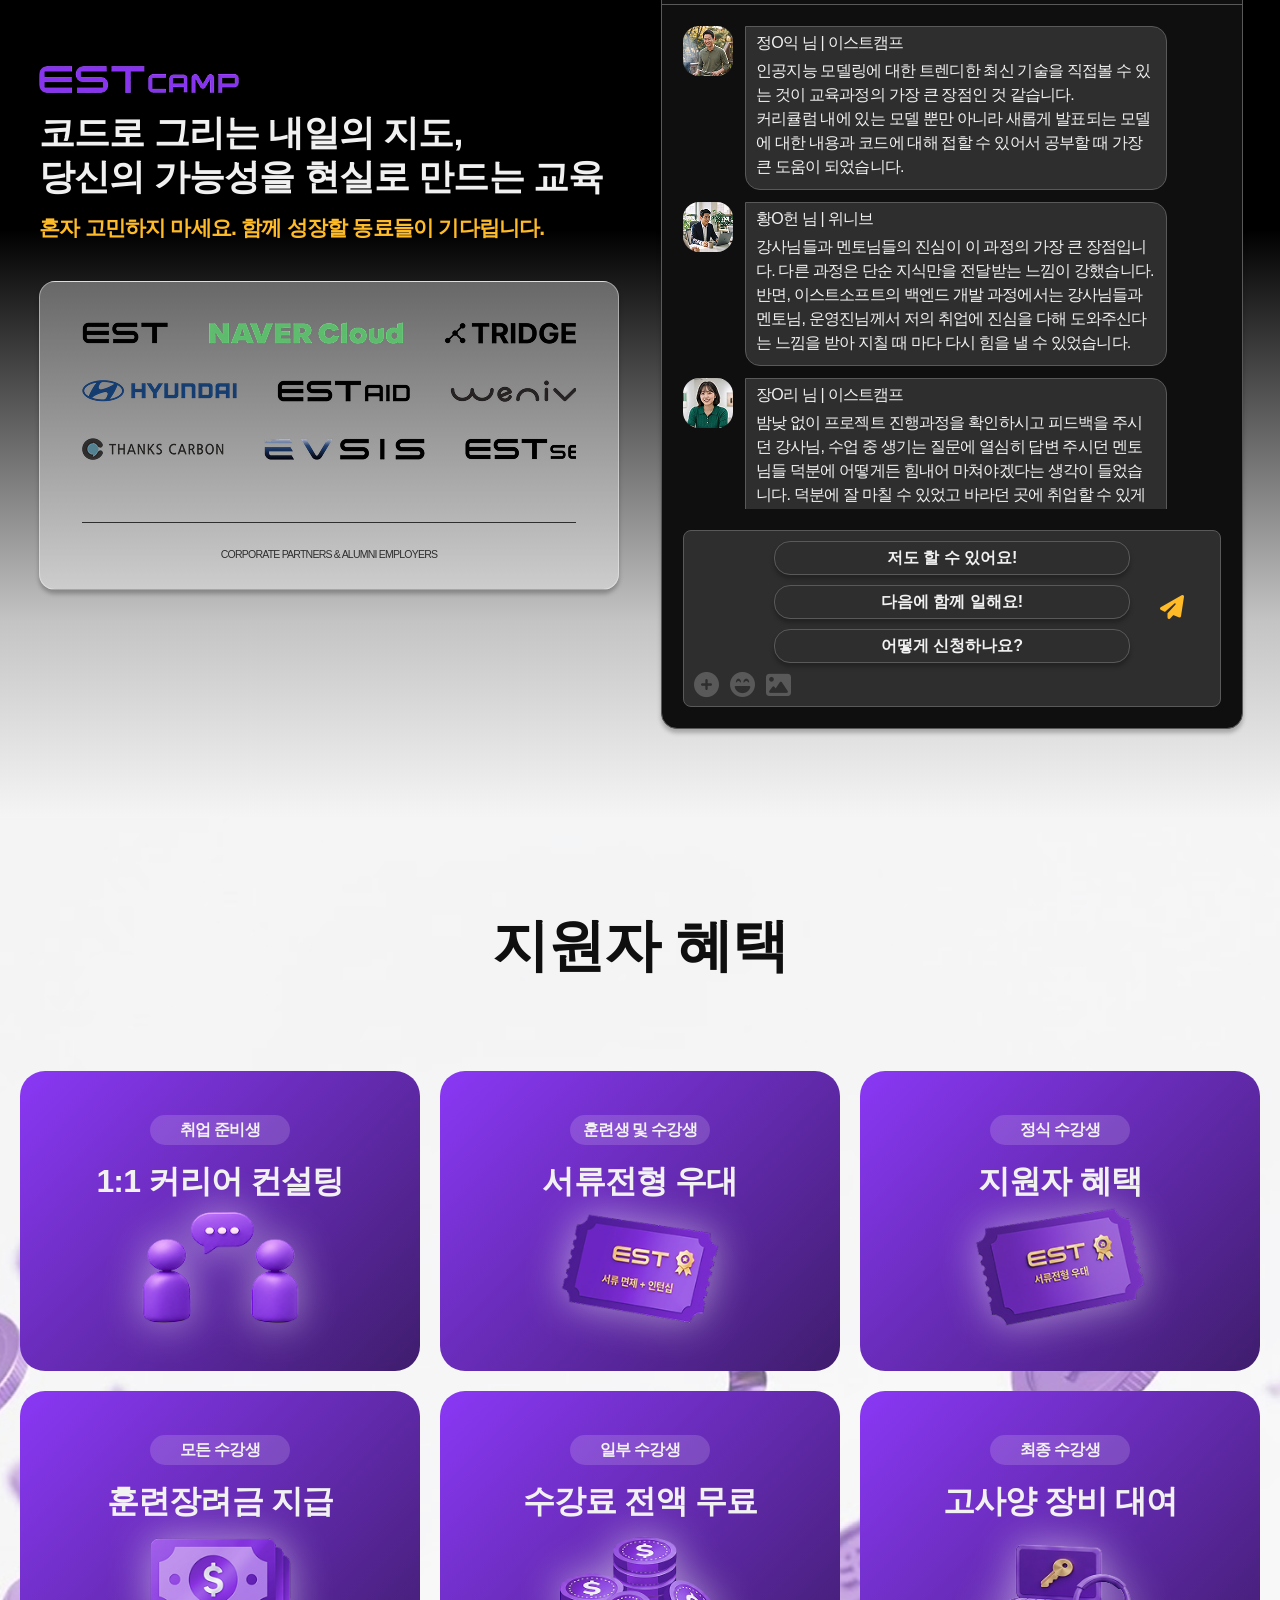
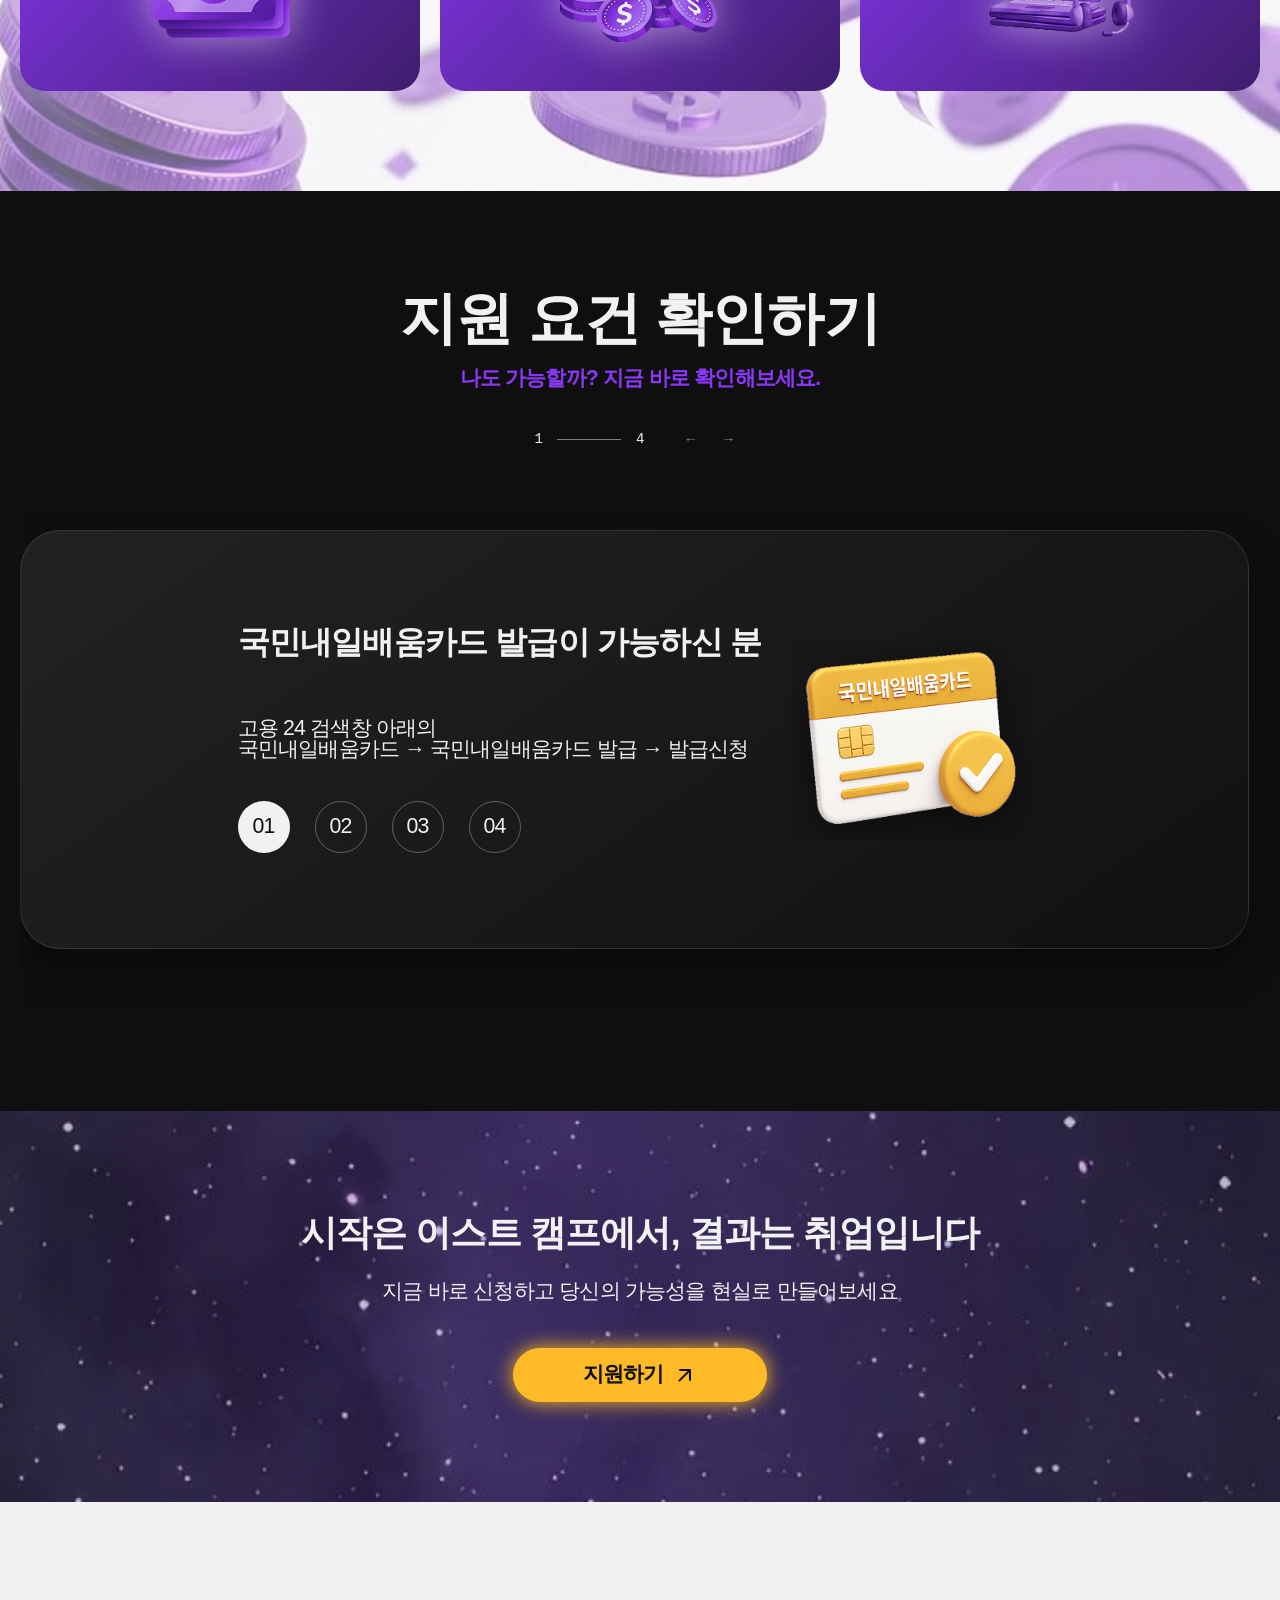
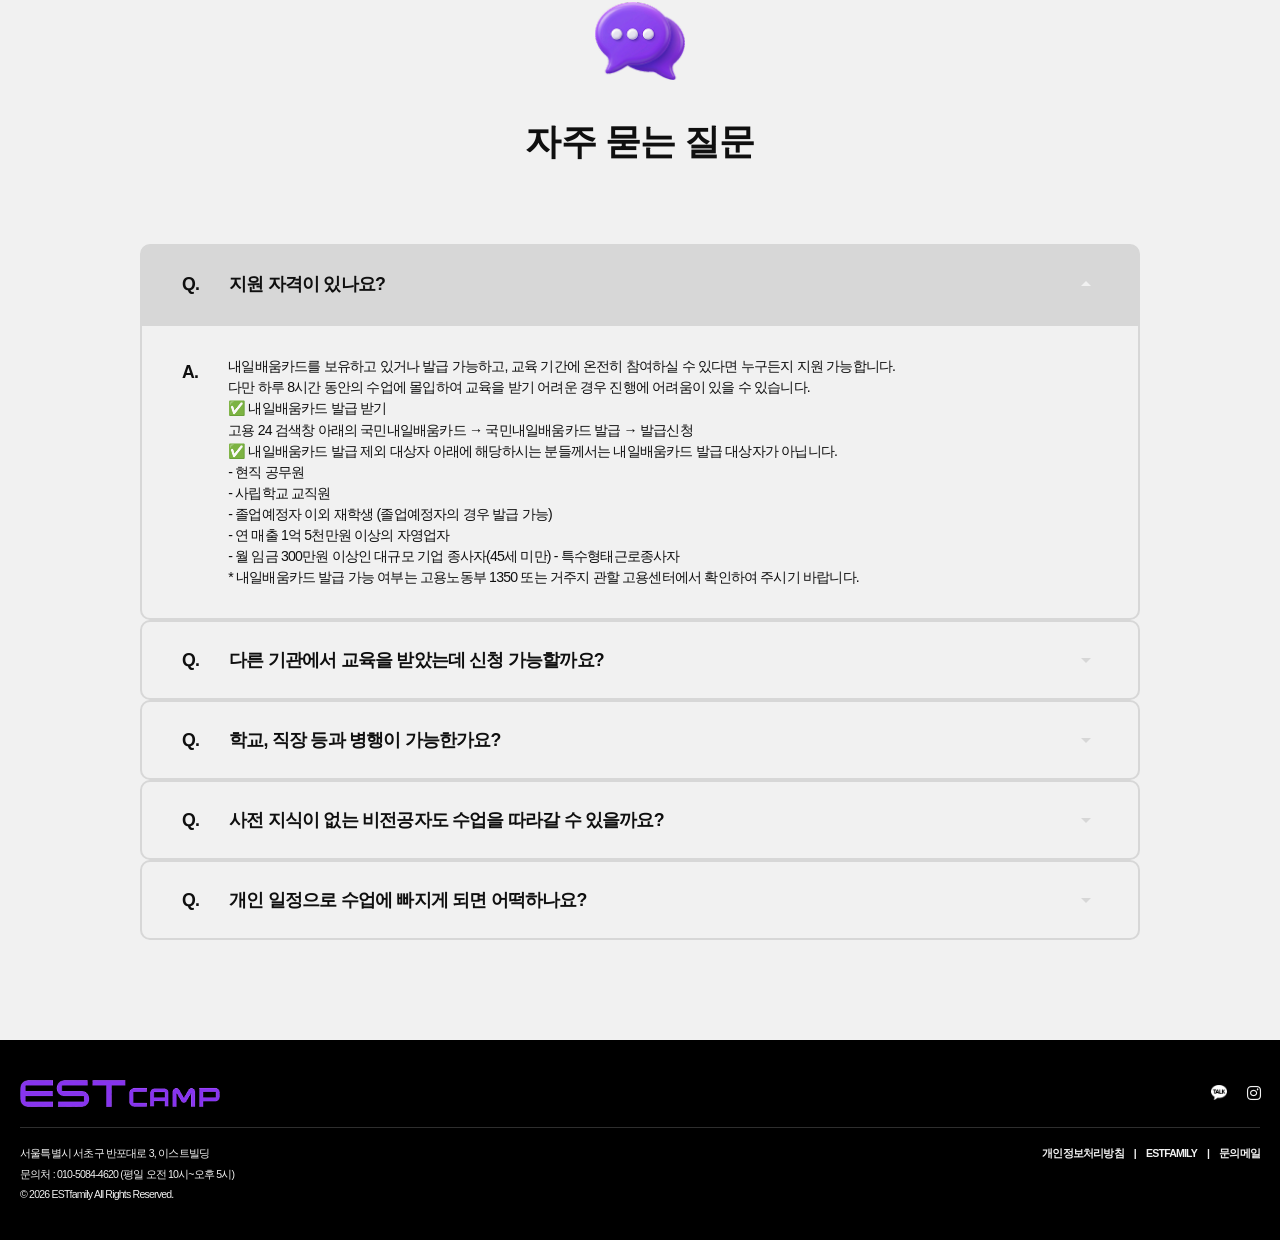
==== commit 13fe86fe: "feat: 이미지 경로 수정" ====
--- a/index.html
+++ b/index.html
@@ -253,7 +253,7 @@
 
             <div class="join_slider_step2">
               <img
-                src="images/section_join_step2.png"
+                src="images/section_join_step2.webp"
                 alt="step2_기업연계와 포트폴리오 첨삭을 의미하는 이미지"
              >
               <p class="text-h2-100">
@@ -282,7 +282,7 @@
         </p>
         <div class="curriculum_hero_guide d-flex justify-content-center align-items-center">
           <img
-            src="images/curriculum_mouse_icon.png"
+            src="images/curriculum_mouse_icon.webp"
             alt="마우스 아이콘"
             class="curriculum_mouse_icon"
          >
@@ -299,19 +299,19 @@
           <input type="radio" name="tab" id="tab1" checked>
           <label for="tab1" class="text-h2-100"
             ><img
-              src="images/curriculum_frontend.png"
+              src="images/curriculum_frontend.webp"
               alt="프론트엔드 아이콘 이미지"
            >프론트엔드</label
           >
           <input type="radio" name="tab" id="tab2">
           <label for="tab2" class="text-h2-100"
-            ><img src="images/curriculum_ios.png" alt="ios 앱 개발 아이콘이미지">IOS 앱
+            ><img src="images/curriculum_ios.webp" alt="ios 앱 개발 아이콘이미지">IOS 앱
             개발</label
           >
           <input type="radio" name="tab" id="tab3">
           <label for="tab3" class="text-h2-100"
             ><img
-              src="images/curriculum_inpra.png"
+              src="images/curriculum_bg.webp"
               alt="가디언즈 인프라보안 아이콘이미지"
            >가디언즈 인프라보안</label
           >
--- a/css/index.css
+++ b/css/index.css
@@ -417,7 +417,7 @@
 .join {
   width: 100%;
   min-height: 1000px;
-  background: var(--super-black) url(../images/section_join_BG.png) no-repeat top center;
+  background: var(--super-black) url(../images/section_join_BG.webp) no-repeat top center;
   background-size: 100% 100%;
   position: relative;
 }
@@ -577,7 +577,7 @@
 
 .curriculum {
   min-height: 1960px;
-  background: var(--super-black) url(../images/curriculum_bg.png) no-repeat top center;
+  background: var(--super-black) url(../images/curriculum_bg.webp) no-repeat top center;
   background-size: 100% auto;
   background-position: top center;
   position: relative;
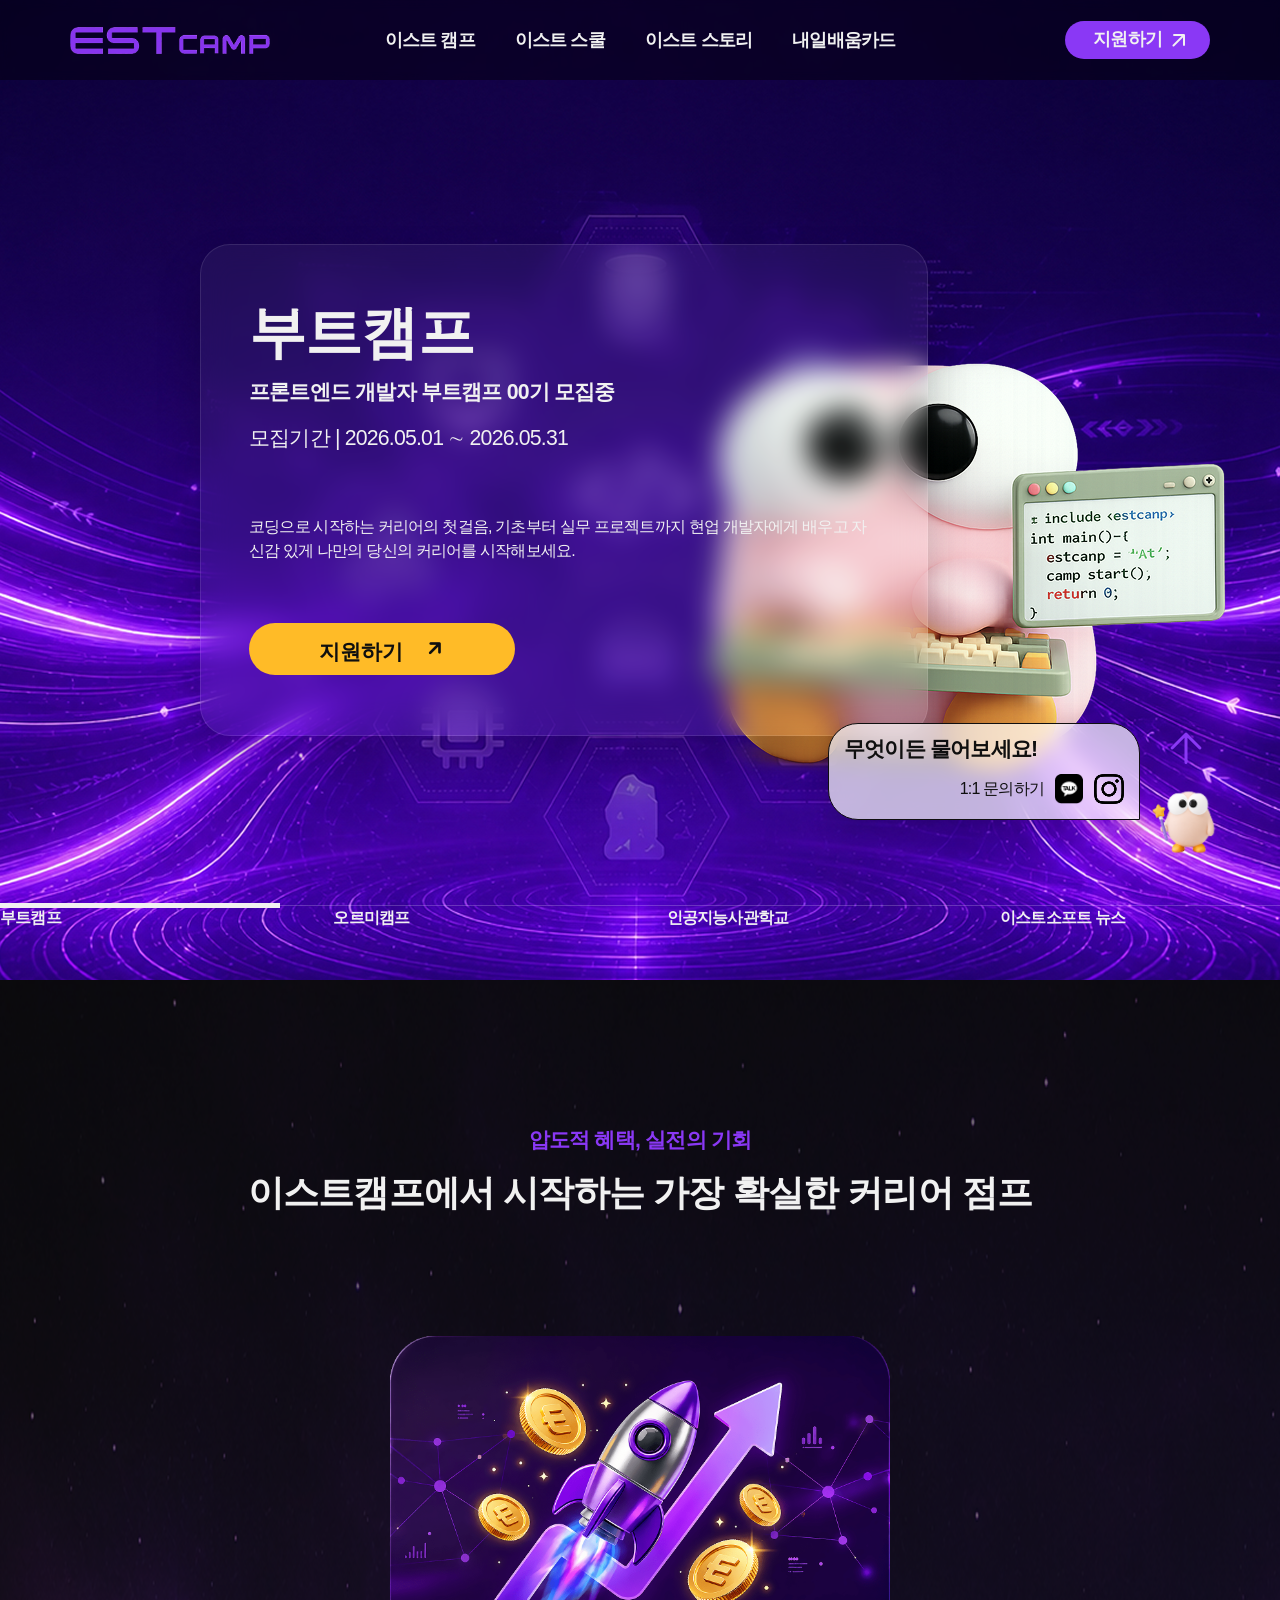
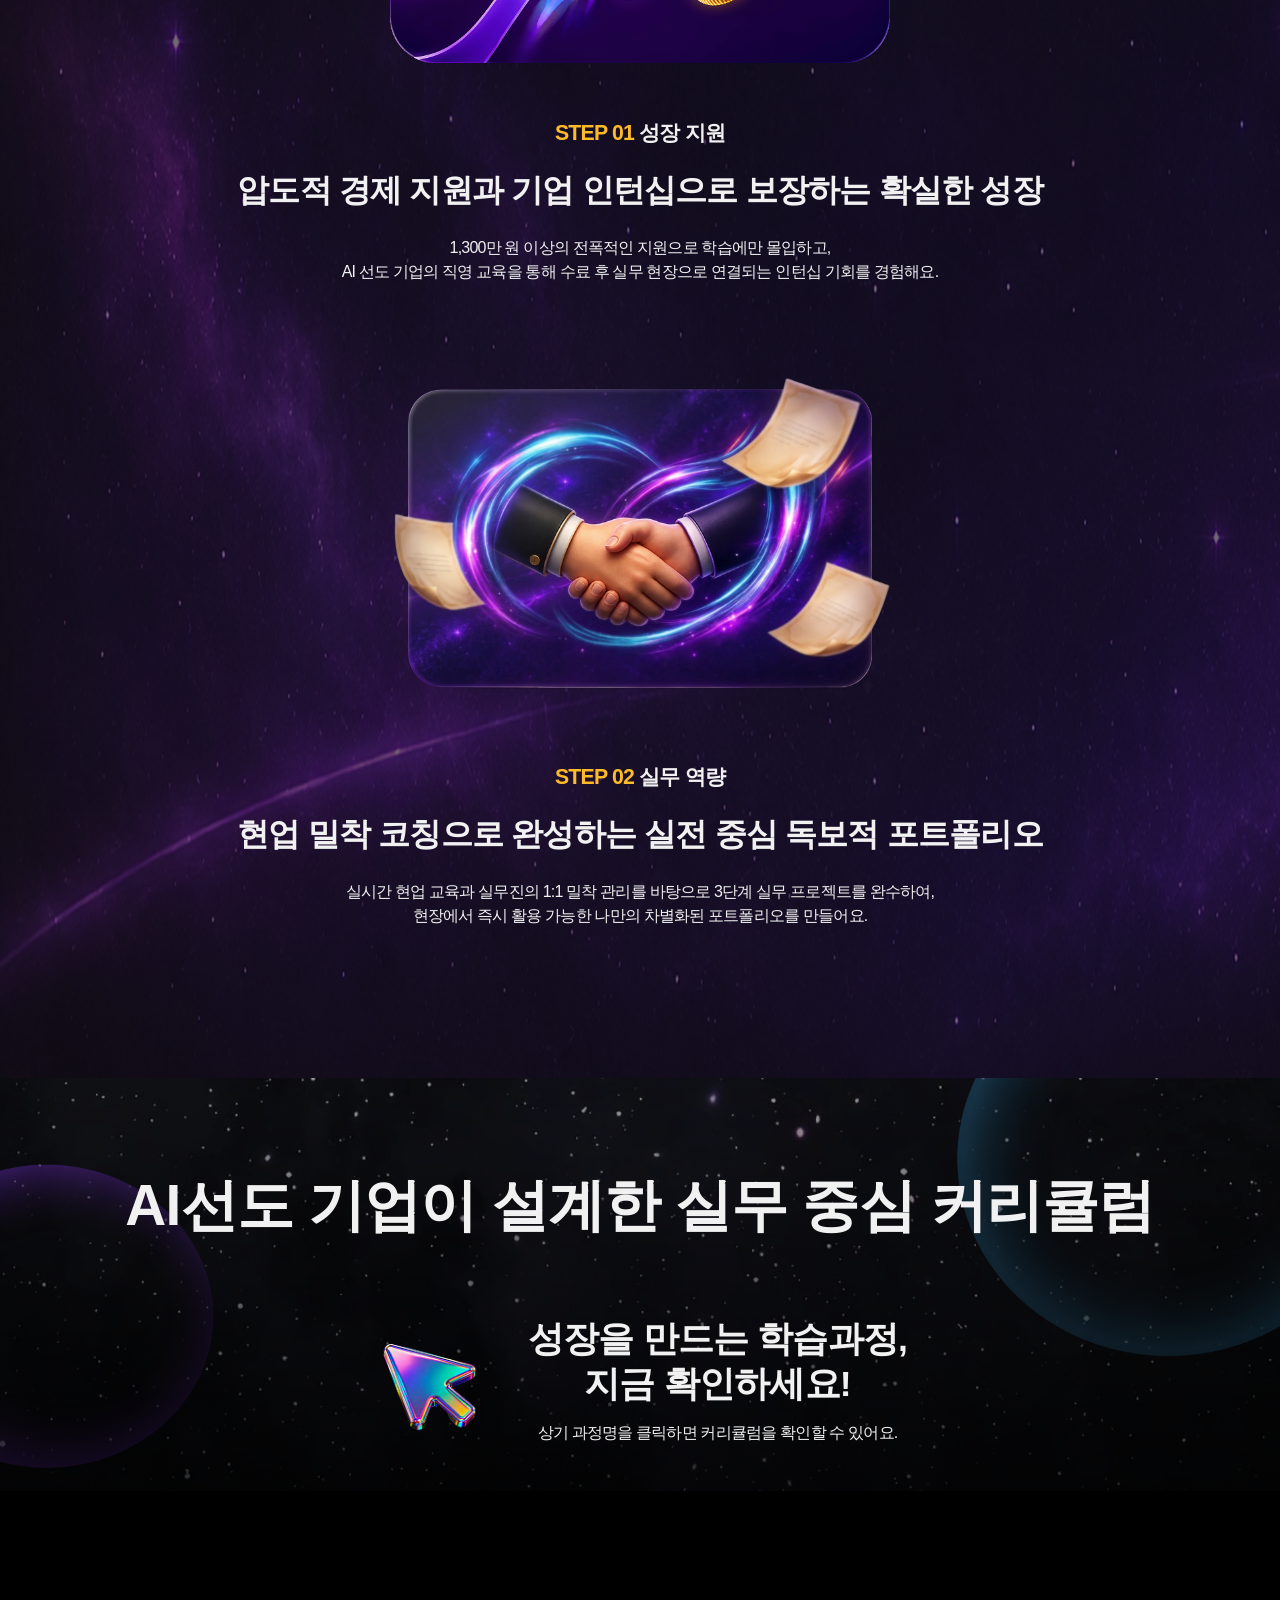
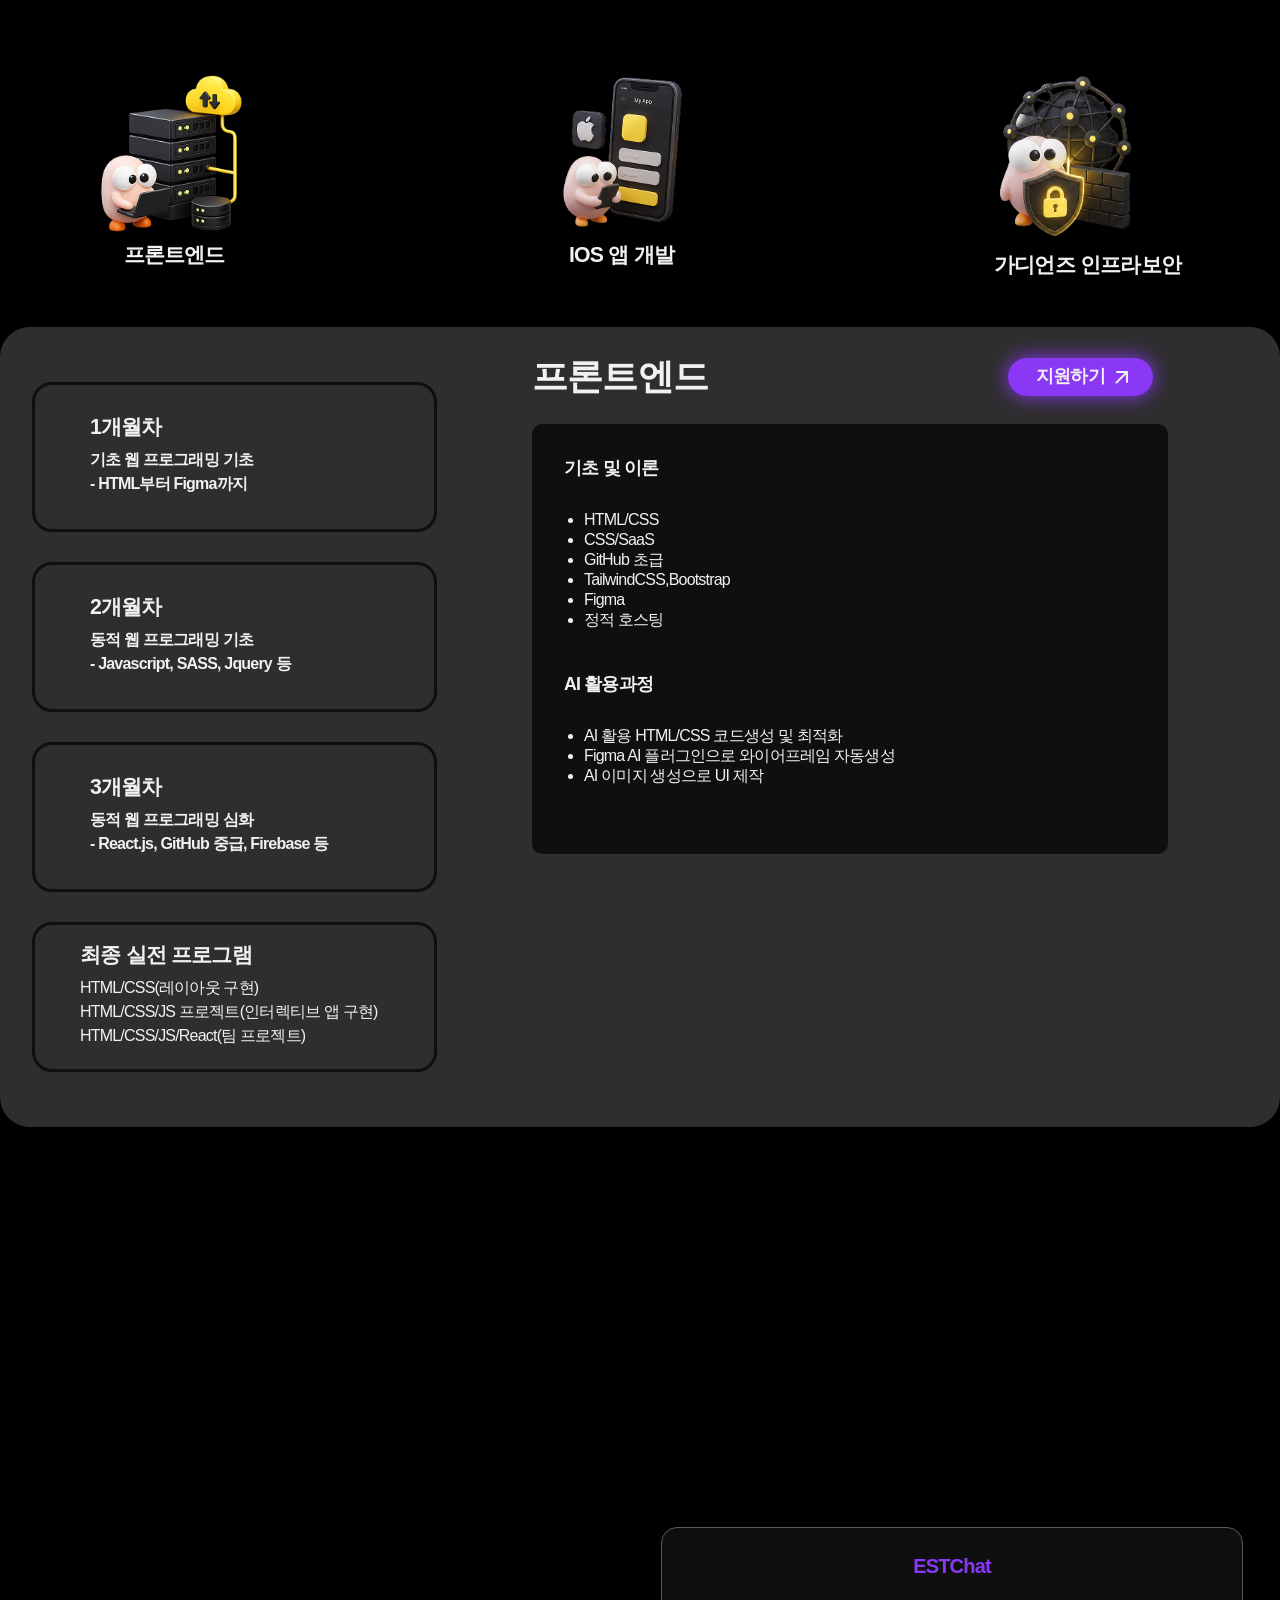
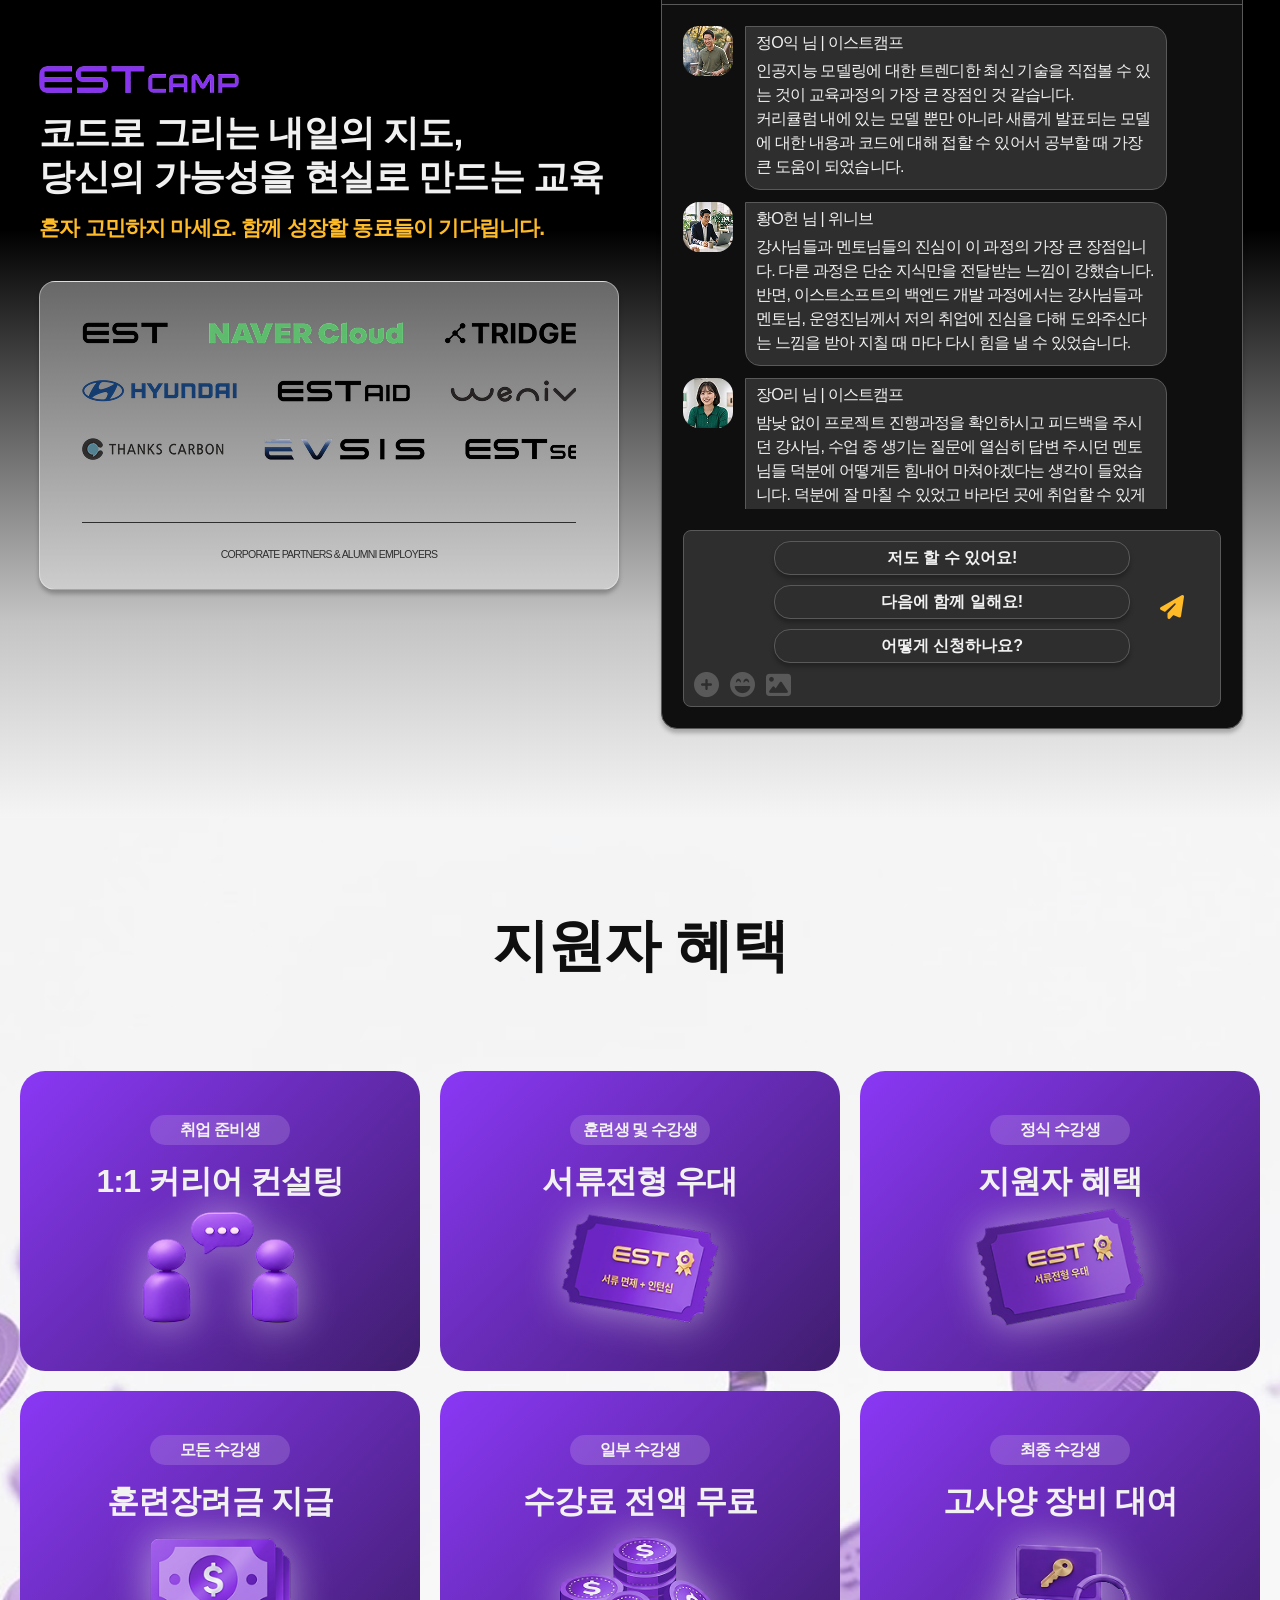
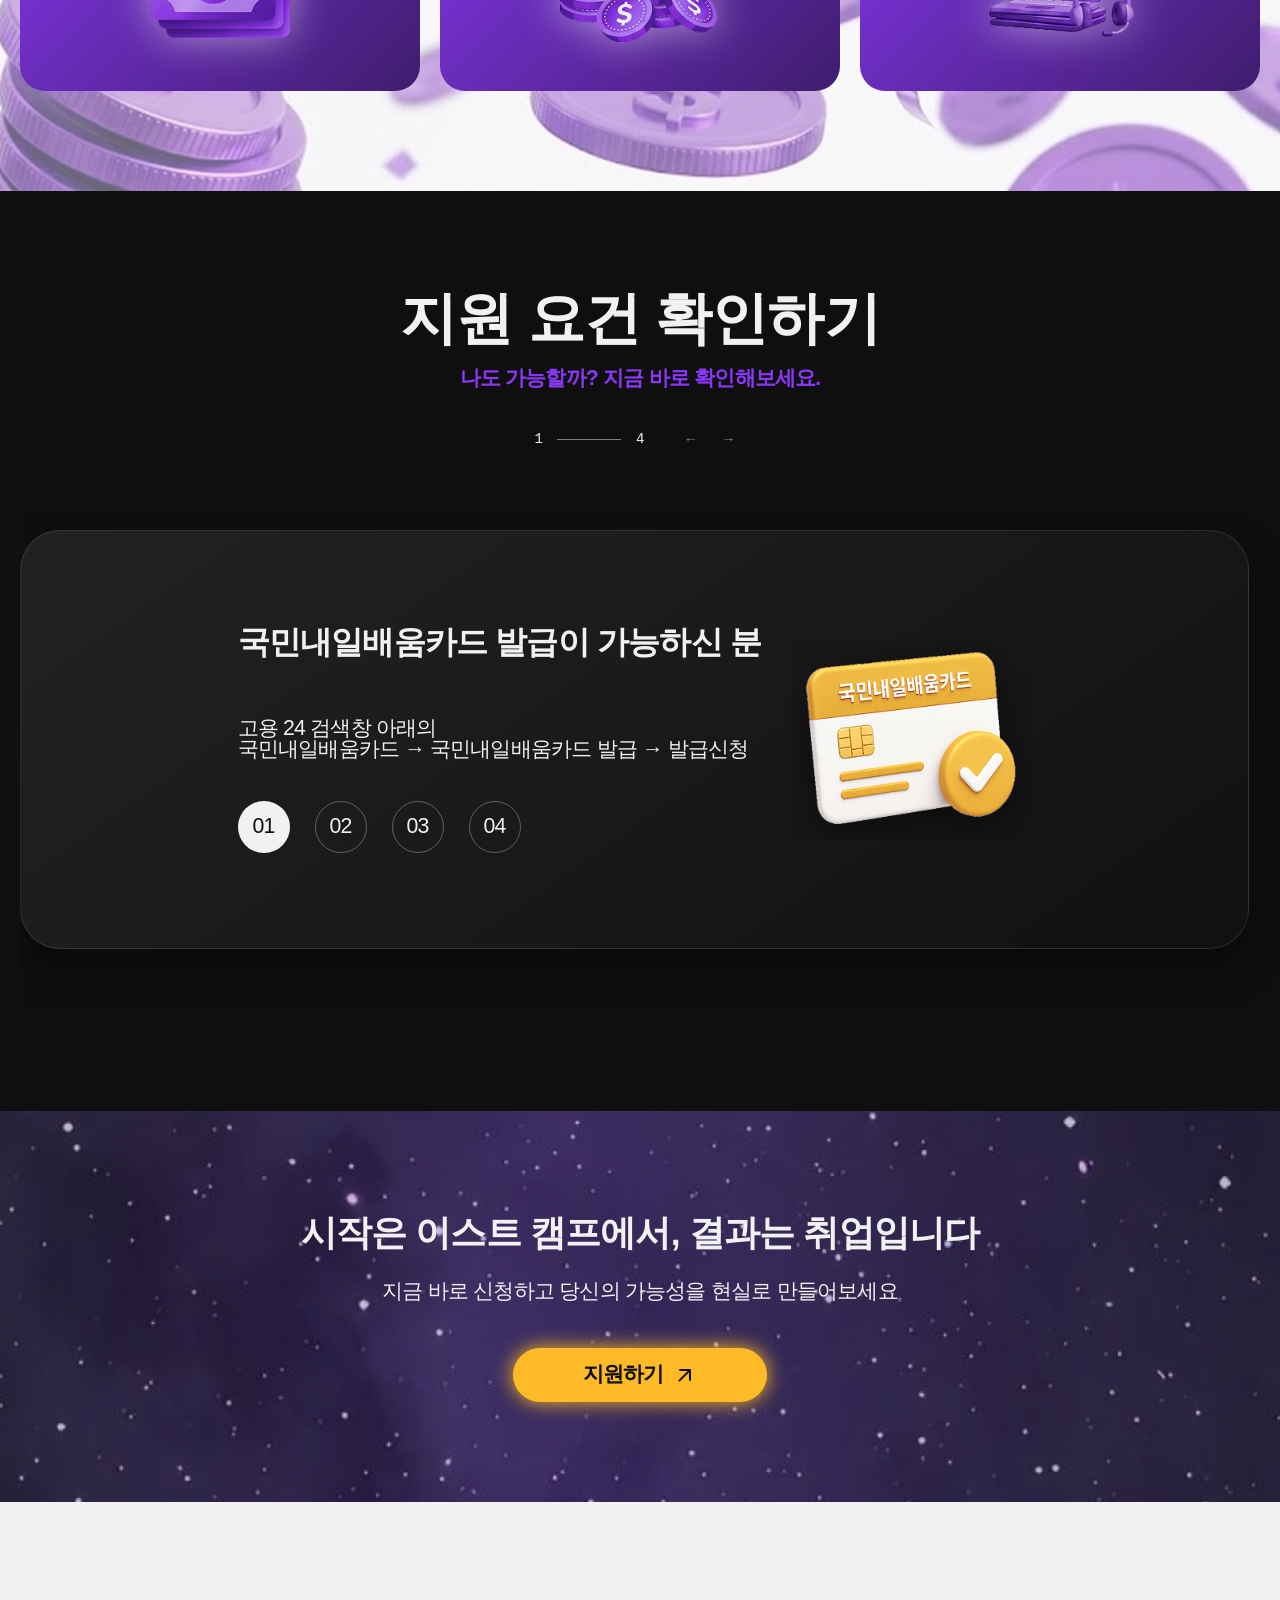
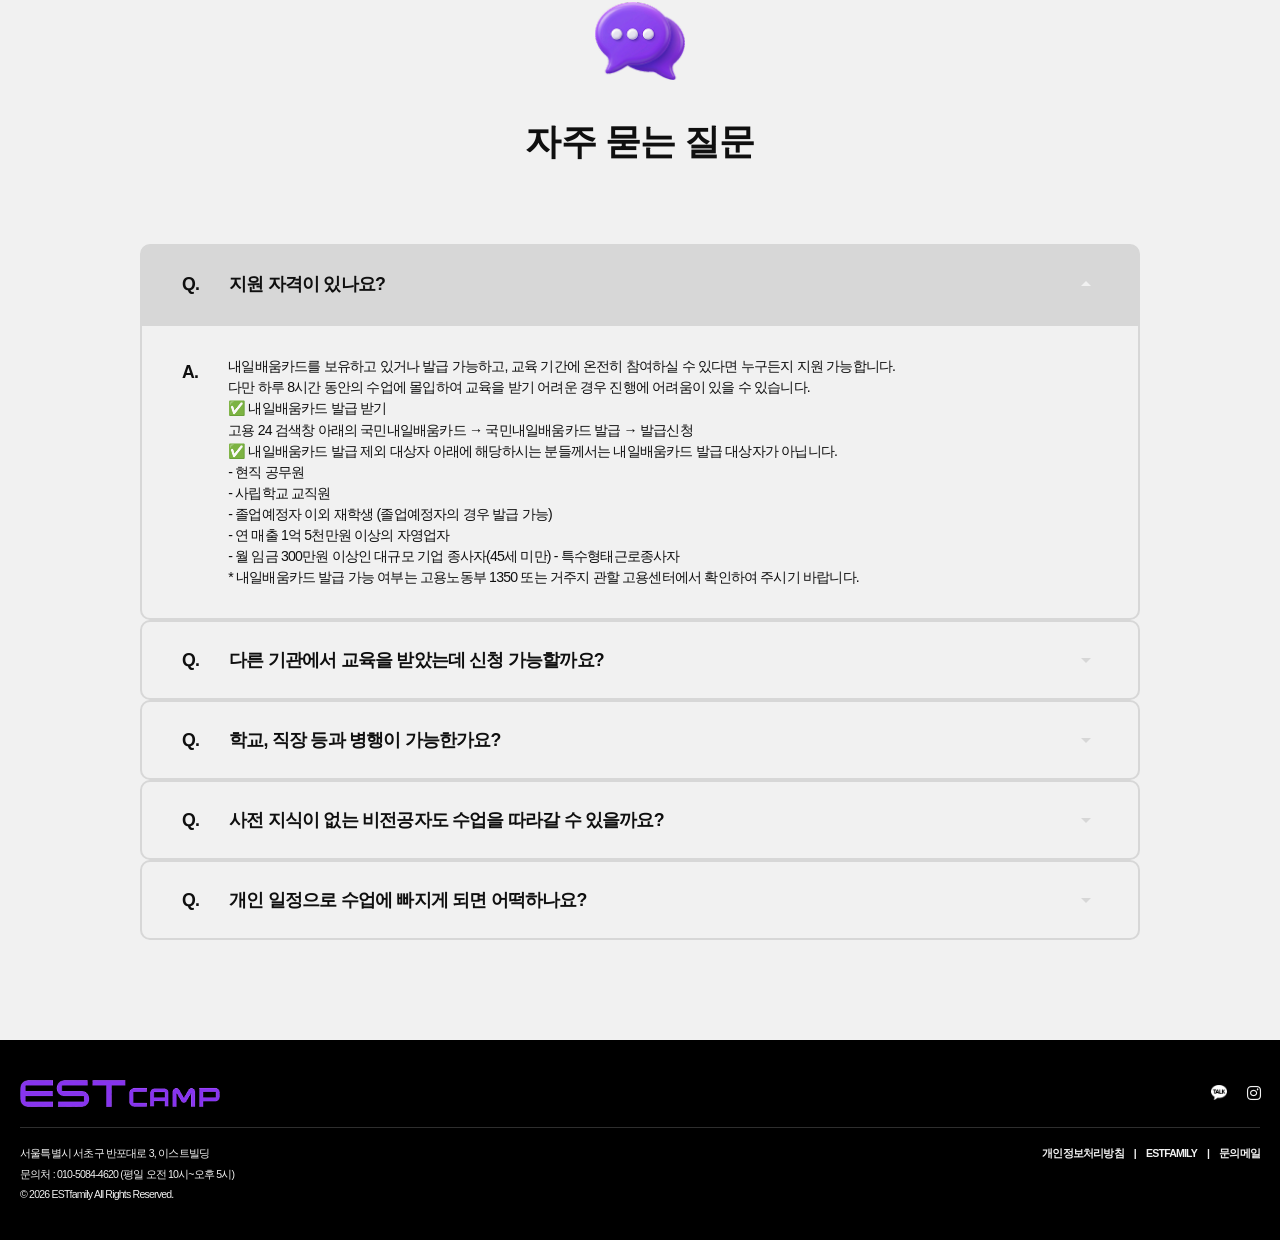
==== commit 00653b4c: "feat: 이미지 수정" ====
--- a/index.html
+++ b/index.html
@@ -311,7 +311,7 @@
           <input type="radio" name="tab" id="tab3">
           <label for="tab3" class="text-h2-100"
             ><img
-              src="images/curriculum_bg.webp"
+              src="images/curriculum_inpra.webp"
               alt="가디언즈 인프라보안 아이콘이미지"
            >가디언즈 인프라보안</label
           >
--- a/css/index.css
+++ b/css/index.css
@@ -41,16 +41,16 @@
 }
 /* 슬라이드 배경 이미지 */
 .item1 {
-  background-image: url(../images/hero_bg1.png);
+  background-image: url(../images/hero_bg1.webp);
 }
 .item2 {
-  background-image: url(../images/hero_bg2.png);
+  background-image: url(../images/hero_bg2.webp);
 }
 .item3 {
-  background-image: url(../images/hero_bg3.png);
+  background-image: url(../images/hero_bg3.webp);
 }
 .item4 {
-  background-image: url(../images/hero_bg4.png);
+  background-image: url(../images/hero_bg4.webp);
 }
 /* 자동 슬라이드 애니메이션 */
 @keyframes slide_auto {
